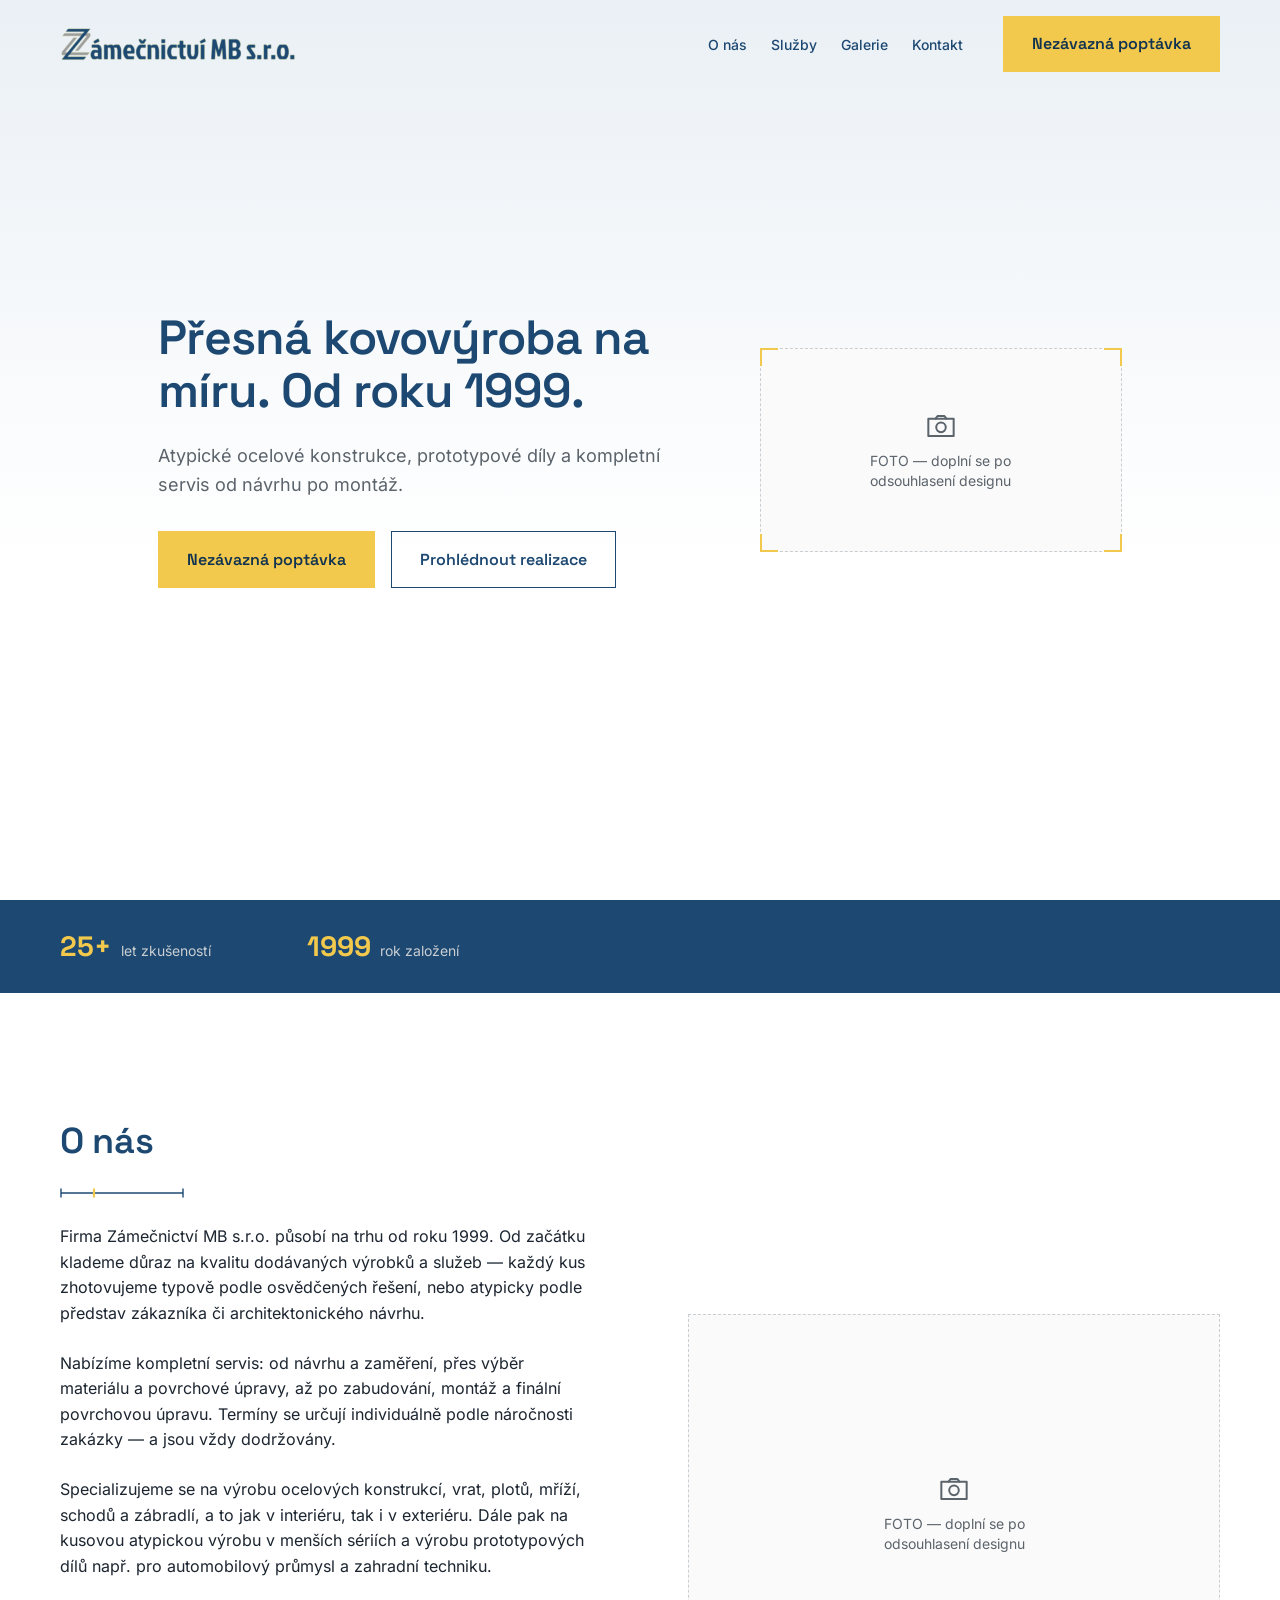
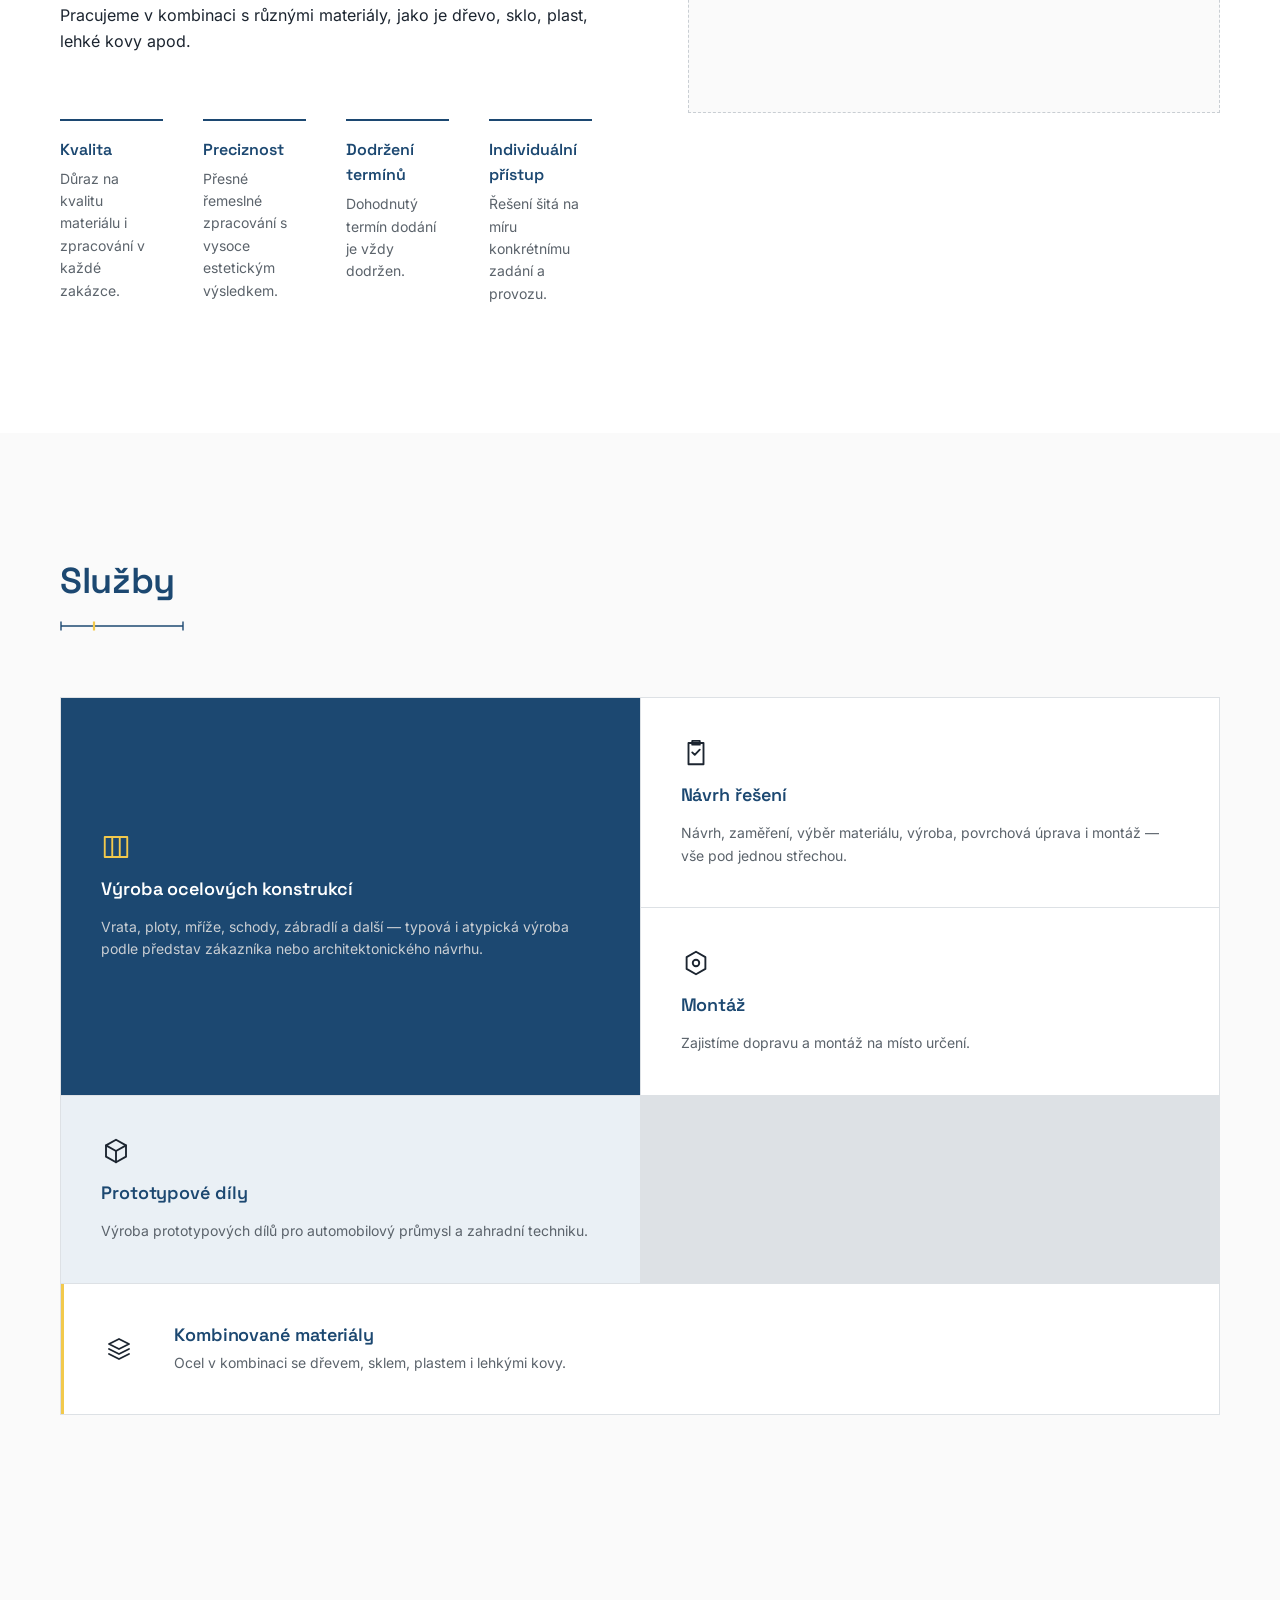
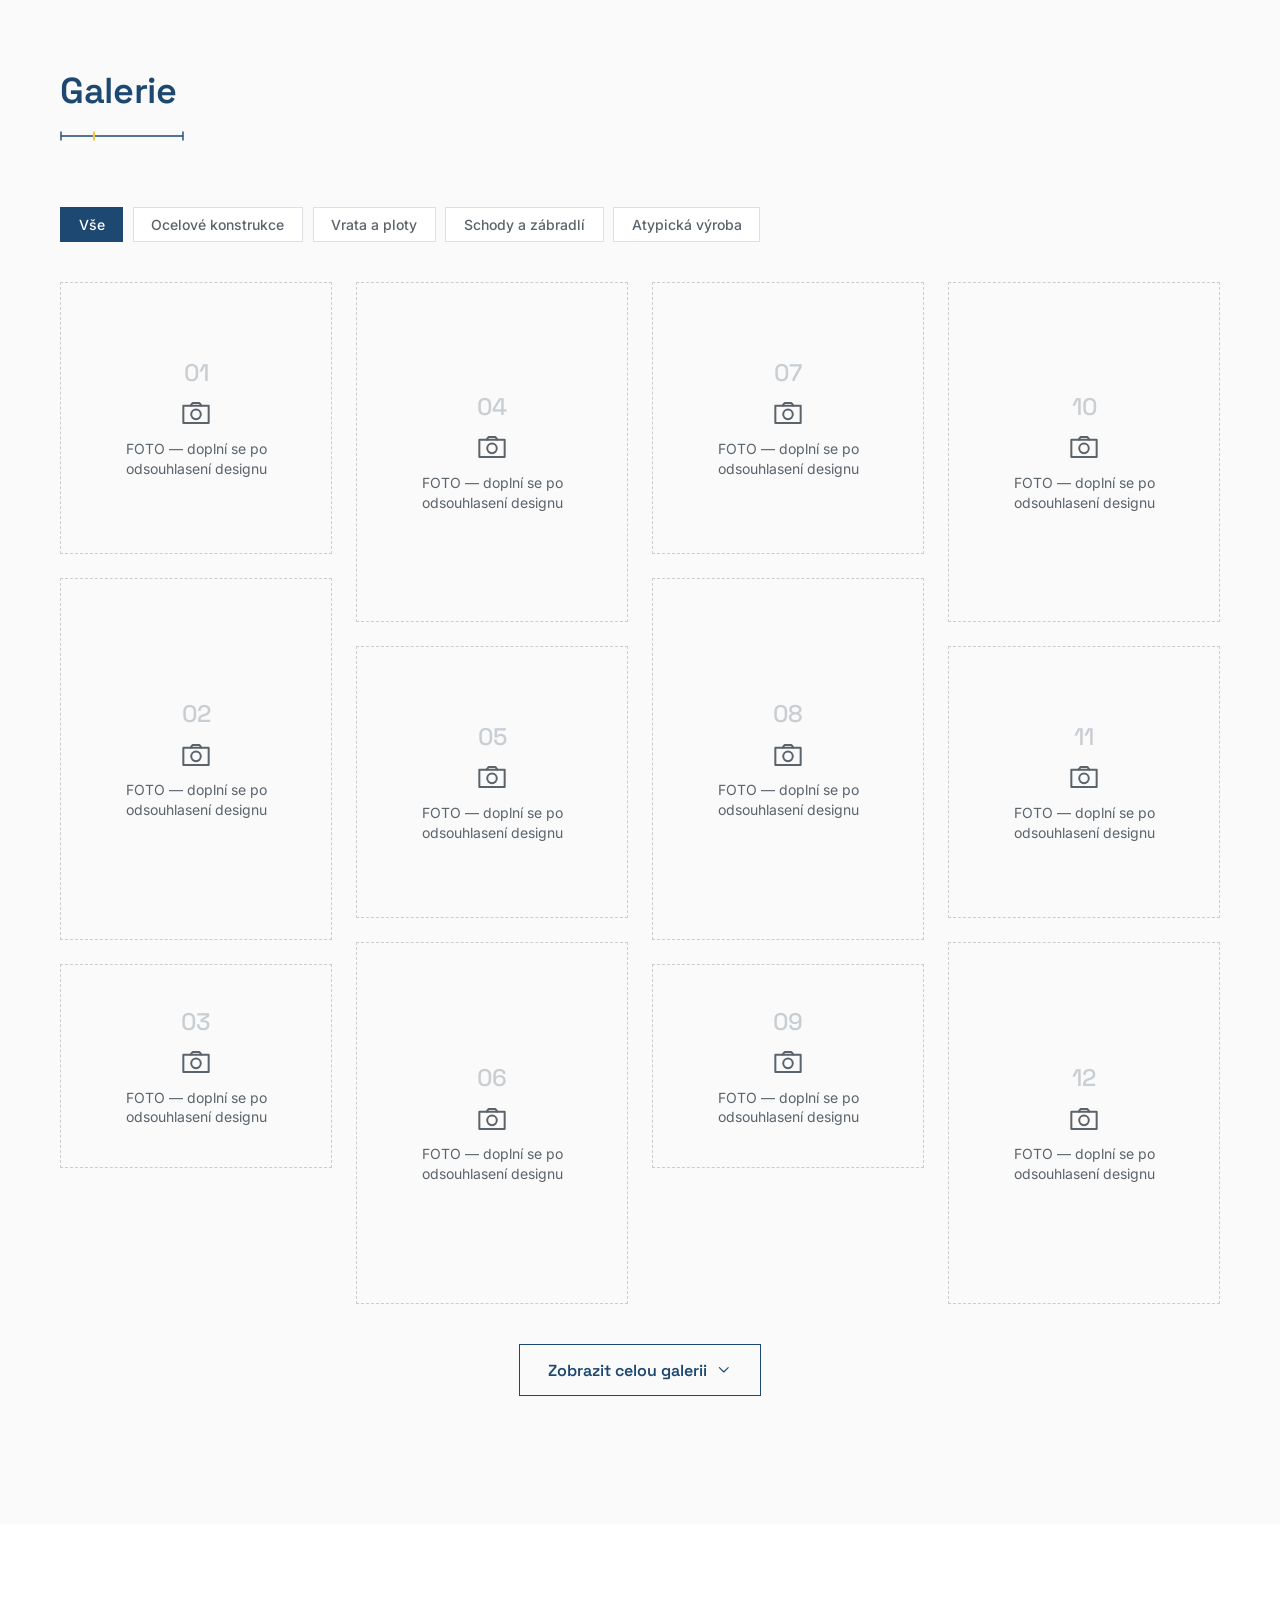
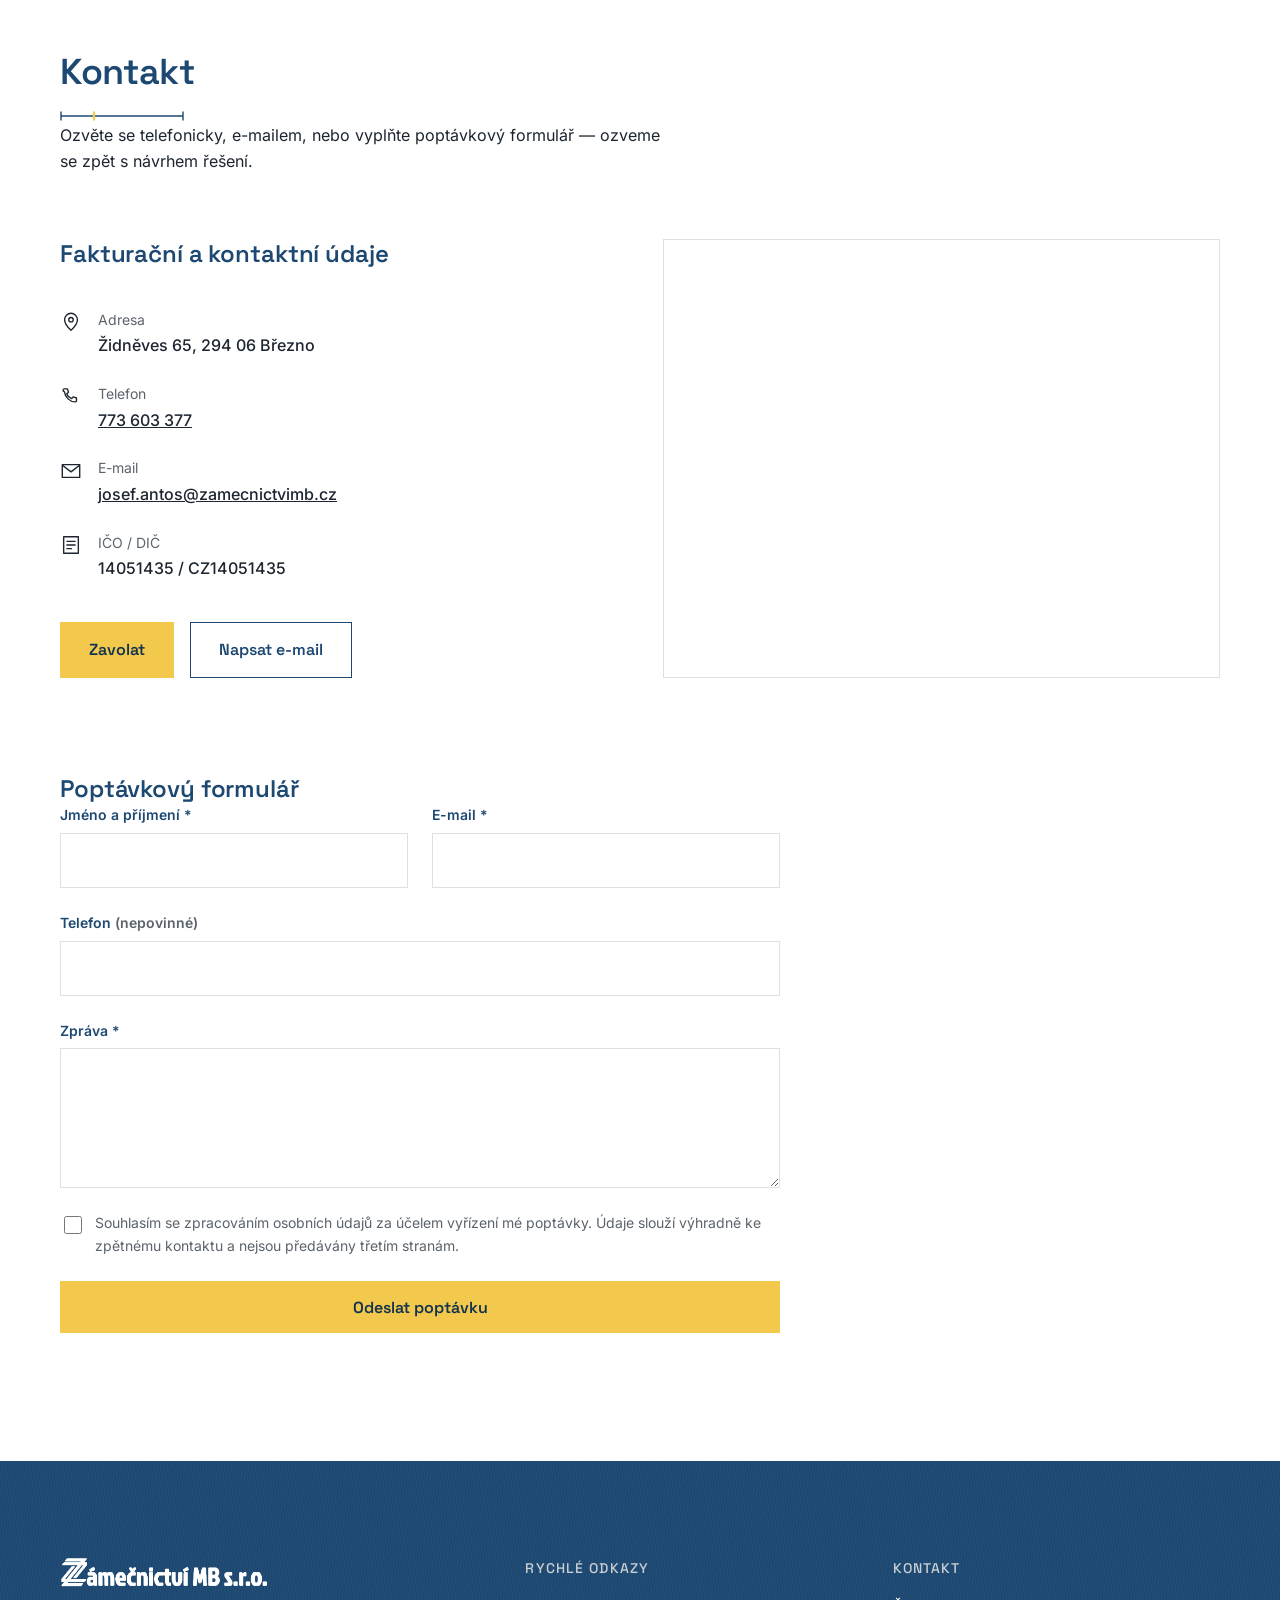
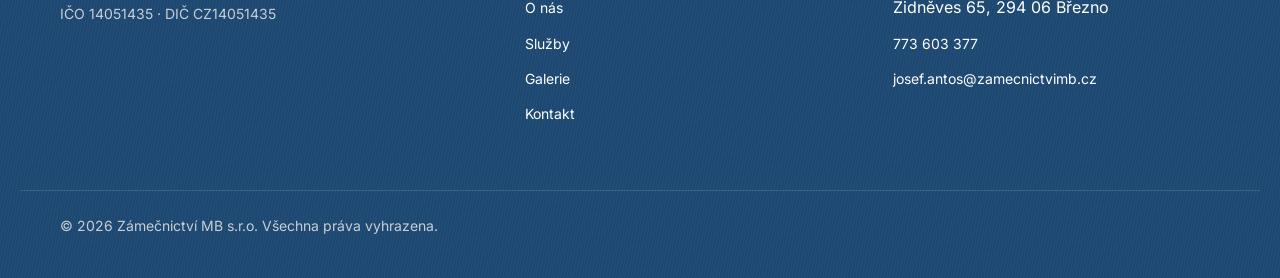
==== index.html @ 4f54739a "Sloučit Realizace do Galerie, zjednodušit kontaktní formulář, přeřadit Služby - Realizace jako samos" ====
<!DOCTYPE html>
<html lang="cs">
<head>
<meta charset="UTF-8" />
<meta name="viewport" content="width=device-width, initial-scale=1" />
<title>Zámečnictví MB s.r.o. — Přesná kovovýroba na míru od roku 1999</title>
<meta name="description" content="Zámečnictví MB s.r.o. — atypická kovovýroba, prototypové díly, ocelové konstrukce, vrata, ploty, schody a zábradlí. Kompletní servis od návrhu po montáž. Na trhu od roku 1999, Březno u Mladé Boleslavi." />
<link rel="canonical" href="https://www.zamecnictvimb.cz/" />

<meta property="og:type" content="website" />
<meta property="og:site_name" content="Zámečnictví MB s.r.o." />
<meta property="og:title" content="Zámečnictví MB s.r.o. — Přesná kovovýroba na míru od roku 1999" />
<meta property="og:description" content="Atypická kovovýroba, prototypové díly a ocelové konstrukce. Kompletní servis od návrhu po montáž — na trhu od roku 1999." />
<meta property="og:url" content="https://www.zamecnictvimb.cz/" />
<meta property="og:locale" content="cs_CZ" />
<meta name="twitter:card" content="summary" />

<link rel="icon" href="/favicon.ico" sizes="any" />
<link rel="icon" href="/favicon-32.png" type="image/png" sizes="32x32" />
<link rel="icon" href="/favicon-16.png" type="image/png" sizes="16x16" />
<link rel="apple-touch-icon" href="/apple-touch-icon.png" />

<link rel="stylesheet" href="/css/tokens.css" />
<link rel="stylesheet" href="/css/base.css" />
<link rel="stylesheet" href="/css/layout.css" />
<link rel="stylesheet" href="/css/components.css" />
<link rel="stylesheet" href="/css/sections.css" />

<script type="application/ld+json">
{
  "@context": "https://schema.org",
  "@type": "LocalBusiness",
  "name": "Zámečnictví MB s.r.o.",
  "image": "https://www.zamecnictvimb.cz/images/logo/logo-transparent.png",
  "telephone": "+420773603377",
  "email": "josef.antos@zamecnictvimb.cz",
  "foundingDate": "1999",
  "address": {
    "@type": "PostalAddress",
    "streetAddress": "Židněves 65",
    "postalCode": "294 06",
    "addressLocality": "Březno",
    "addressCountry": "CZ"
  },
  "vatID": "CZ14051435",
  "taxID": "14051435",
  "url": "https://www.zamecnictvimb.cz/"
}
</script>
</head>
<body>
<a class="skip-link" href="#hlavni-obsah">Přeskočit na obsah</a>

<!-- ==========================================================================
     SVG sprite — jednotný lineární ikonový set, definován jednou, použit přes <use>.
     Žádná ikonová knihovna není v no-build vanilla projektu dostupná, proto
     jednoduché ručně kreslené geometrické značky (odůvodněno v plánu).
     ========================================================================== -->
<svg xmlns="http://www.w3.org/2000/svg" style="display:none" aria-hidden="true">
  <symbol id="icon-camera" viewBox="0 0 24 24" fill="none" stroke="currentColor" stroke-width="1.5" stroke-linecap="round" stroke-linejoin="round">
    <rect x="2.5" y="6.5" width="19" height="13"/>
    <path d="M8 6.5l1.4-2h5.2l1.4 2"/>
    <circle cx="12" cy="13" r="3.6"/>
  </symbol>
  <symbol id="icon-phone" viewBox="0 0 24 24" fill="none" stroke="currentColor" stroke-width="1.5" stroke-linecap="round" stroke-linejoin="round">
    <path d="M5 4.2h3l1.3 3.6-2 1.7c1 2.6 2.8 4.4 5.4 5.4l1.7-2 3.6 1.3v3a1.2 1.2 0 0 1-1.3 1.2C10.8 18.6 5.4 13.2 4.8 7.3A1.2 1.2 0 0 1 5 4.2z"/>
  </symbol>
  <symbol id="icon-mail" viewBox="0 0 24 24" fill="none" stroke="currentColor" stroke-width="1.5" stroke-linecap="round" stroke-linejoin="round">
    <rect x="2.5" y="5" width="19" height="14"/>
    <path d="M3 6l9 7 9-7"/>
  </symbol>
  <symbol id="icon-pin" viewBox="0 0 24 24" fill="none" stroke="currentColor" stroke-width="1.5" stroke-linecap="round" stroke-linejoin="round">
    <path d="M12 21s7-6.3 7-11.5A7 7 0 0 0 5 9.5C5 14.7 12 21 12 21z"/>
    <circle cx="12" cy="9.5" r="2.4"/>
  </symbol>
  <symbol id="icon-doc" viewBox="0 0 24 24" fill="none" stroke="currentColor" stroke-width="1.5" stroke-linecap="round" stroke-linejoin="round">
    <rect x="4" y="3" width="16" height="18"/>
    <path d="M7.5 8h9M7.5 12h9M7.5 16h5"/>
  </symbol>
  <symbol id="icon-hex" viewBox="0 0 24 24" fill="none" stroke="currentColor" stroke-width="1.5" stroke-linecap="round" stroke-linejoin="round">
    <path d="M12 3l7.5 4.3v9.4L12 21l-7.5-4.3V7.3z"/>
    <circle cx="12" cy="12" r="2.6"/>
  </symbol>
  <symbol id="icon-cube" viewBox="0 0 24 24" fill="none" stroke="currentColor" stroke-width="1.5" stroke-linecap="round" stroke-linejoin="round">
    <path d="M12 3l8 4.5v9L12 21l-8-4.5v-9z"/>
    <path d="M4 7.5l8 4.5 8-4.5M12 12v9"/>
  </symbol>
  <symbol id="icon-gate" viewBox="0 0 24 24" fill="none" stroke="currentColor" stroke-width="1.5" stroke-linecap="round" stroke-linejoin="round">
    <rect x="3" y="4" width="18" height="16"/>
    <path d="M9 4v16M15 4v16"/>
  </symbol>
  <symbol id="icon-layers" viewBox="0 0 24 24" fill="none" stroke="currentColor" stroke-width="1.5" stroke-linecap="round" stroke-linejoin="round">
    <path d="M12 4l8 4-8 4-8-4z"/>
    <path d="M4 12l8 4 8-4"/>
    <path d="M4 16l8 4 8-4"/>
  </symbol>
  <symbol id="icon-clipboard" viewBox="0 0 24 24" fill="none" stroke="currentColor" stroke-width="1.5" stroke-linecap="round" stroke-linejoin="round">
    <rect x="6" y="4" width="12" height="17"/>
    <rect x="9" y="2.3" width="6" height="3"/>
    <path d="M9 11.5l2 2 4-4.2"/>
  </symbol>
  <symbol id="icon-close" viewBox="0 0 24 24" fill="none" stroke="currentColor" stroke-width="1.5" stroke-linecap="round">
    <path d="M5 5l14 14M19 5L5 19"/>
  </symbol>
  <symbol id="icon-chevron-down" viewBox="0 0 24 24" fill="none" stroke="currentColor" stroke-width="1.5" stroke-linecap="round" stroke-linejoin="round">
    <path d="M6 9l6 6 6-6"/>
  </symbol>
  <symbol id="motif-dim-rule" viewBox="0 0 124 14" fill="none">
    <line x1="1" y1="7" x2="123" y2="7" stroke="currentColor" stroke-width="1.4"/>
    <line x1="1" y1="2.5" x2="1" y2="11.5" stroke="currentColor" stroke-width="1.4"/>
    <line x1="123" y1="2.5" x2="123" y2="11.5" stroke="currentColor" stroke-width="1.4"/>
    <line x1="34" y1="2.5" x2="34" y2="11.5" style="stroke:var(--color-yellow)" stroke-width="2.2"/>
  </symbol>
</svg>

<!-- ============================== HEADER ============================== -->
<header class="header" id="header" data-header>
  <div class="container header__inner">
    <a class="header__logo" href="#hero" aria-label="Zámečnictví MB s.r.o. — úvod">
      <img src="/images/logo/logo-transparent.png" alt="Zámečnictví MB s.r.o." width="238" height="34" />
    </a>

    <nav class="header__nav" aria-label="Hlavní navigace">
      <ul class="header__nav-list">
        <li><a class="header__nav-link" data-nav-link href="#o-nas">O nás</a></li>
        <li><a class="header__nav-link" data-nav-link href="#sluzby">Služby</a></li>
        <li><a class="header__nav-link" data-nav-link href="#galerie">Galerie</a></li>
        <li><a class="header__nav-link" data-nav-link href="#kontakt">Kontakt</a></li>
      </ul>
      <a class="btn btn--primary header__cta" href="#kontakt">Nezávazná poptávka</a>
    </nav>

    <button class="header__burger" id="burger" aria-expanded="false" aria-controls="mobile-nav" aria-label="Otevřít menu">
      <span class="header__burger-bars"><span></span><span></span><span></span></span>
    </button>
  </div>
</header>

<div class="mobile-nav" id="mobile-nav">
  <ul class="mobile-nav__list">
    <li><a class="mobile-nav__link" data-nav-link href="#o-nas">O nás</a></li>
    <li><a class="mobile-nav__link" data-nav-link href="#sluzby">Služby</a></li>
    <li><a class="mobile-nav__link" data-nav-link href="#galerie">Galerie</a></li>
    <li><a class="mobile-nav__link" data-nav-link href="#kontakt">Kontakt</a></li>
  </ul>
  <a class="btn btn--primary mobile-nav__cta" href="#kontakt">Nezávazná poptávka</a>
</div>

<main id="hlavni-obsah">

<!-- ==============================================================
     HERO
     Alternativní varianty hlavního nadpisu pro schválení klientem:
     B: "Atypická kovovýroba. Přesně podle zadání."
        "Navrhneme, vyrobíme a namontujeme ocelové konstrukce i
        prototypové díly na míru vašemu provozu."
     C: "Ocel na míru. Termíny podle plánu."
        "Atypická výroba, prototypové díly a ocelové konstrukce —
        kompletní servis od návrhu po montáž."
     ============================================================== -->
<section class="hero" id="hero">
  <div class="container hero__inner">
    <div class="hero__content">
      <h1 class="hero__headline">Přesná kovovýroba na míru. Od roku 1999.</h1>
      <p class="hero__sub">Atypické ocelové konstrukce, prototypové díly a kompletní servis od návrhu po montáž.</p>
      <div class="hero__ctas">
        <a class="btn btn--primary" href="#kontakt">Nezávazná poptávka</a>
        <a class="btn btn--secondary" href="#galerie">Prohlédnout realizace</a>
      </div>
    </div>

    <div class="hero__visual reg-frame">
      <figure class="photo-frame" style="--ar:16/9">
        <div class="photo-frame__inner">
          <svg class="photo-frame__icon"><use href="#icon-camera"/></svg>
          <p class="photo-frame__label">FOTO — doplní se po odsouhlasení designu</p>
        </div>
      </figure>
    </div>
  </div>
</section>

<div class="stat-strip">
  <div class="container stat-strip__inner">
    <div class="stat">
      <span class="stat__value">25+</span>
      <span class="stat__label">let zkušeností</span>
    </div>
    <div class="stat">
      <span class="stat__value">1999</span>
      <span class="stat__label">rok založení</span>
    </div>
  </div>
</div>

<!-- ============================== O NÁS ============================== -->
<section class="section" id="o-nas">
  <div class="container about__grid">
    <div class="about__text" data-reveal>
      <h2>O nás</h2>
      <svg class="dim-rule"><use href="#motif-dim-rule"/></svg>
      <p>Firma Zámečnictví MB s.r.o. působí na trhu od roku 1999. Od začátku klademe důraz na kvalitu dodávaných výrobků a služeb — každý kus zhotovujeme typově podle osvědčených řešení, nebo atypicky podle představ zákazníka či architektonického návrhu.</p>
      <p>Nabízíme kompletní servis: od návrhu a zaměření, přes výběr materiálu a povrchové úpravy, až po zabudování, montáž a finální povrchovou úpravu. Termíny se určují individuálně podle náročnosti zakázky — a jsou vždy dodržovány.</p>
      <p>Specializujeme se na výrobu ocelových konstrukcí, vrat, plotů, mříží, schodů a zábradlí, a to jak v interiéru, tak i v exteriéru. Dále pak na kusovou atypickou výrobu v menších sériích a výrobu prototypových dílů např. pro automobilový průmysl a zahradní techniku.</p>
      <p>Pracujeme v kombinaci s různými materiály, jako je dřevo, sklo, plast, lehké kovy apod.</p>

      <div class="about__values">
        <div class="value-block">
          <p class="value-block__title">Kvalita</p>
          <p class="value-block__text">Důraz na kvalitu materiálu i zpracování v každé zakázce.</p>
        </div>
        <div class="value-block">
          <p class="value-block__title">Preciznost</p>
          <p class="value-block__text">Přesné řemeslné zpracování s vysoce estetickým výsledkem.</p>
        </div>
        <div class="value-block">
          <p class="value-block__title">Dodržení termínů</p>
          <p class="value-block__text">Dohodnutý termín dodání je vždy dodržen.</p>
        </div>
        <div class="value-block">
          <p class="value-block__title">Individuální přístup</p>
          <p class="value-block__text">Řešení šitá na míru konkrétnímu zadání a provozu.</p>
        </div>
      </div>
    </div>

    <div class="about__visual">
      <figure class="photo-frame" style="--ar:4/3">
        <div class="photo-frame__inner">
          <svg class="photo-frame__icon"><use href="#icon-camera"/></svg>
          <p class="photo-frame__label">FOTO — doplní se po odsouhlasení designu</p>
        </div>
      </figure>
    </div>
  </div>
</section>

<!-- ============================== SLUŽBY ============================== -->
<section class="section section--offwhite" id="sluzby">
  <div class="container">
    <div class="section__head" data-reveal>
      <h2>Služby</h2>
      <svg class="dim-rule"><use href="#motif-dim-rule"/></svg>
    </div>

    <div class="services__grid">
      <article class="service-tile service-tile--anchor" data-reveal>
        <svg class="service-tile__icon"><use href="#icon-gate"/></svg>
        <h3 class="service-tile__title">Výroba ocelových konstrukcí</h3>
        <p class="service-tile__text">Vrata, ploty, mříže, schody, zábradlí a další — typová i atypická výroba podle představ zákazníka nebo architektonického návrhu.</p>
      </article>

      <article class="service-tile" data-reveal>
        <svg class="service-tile__icon"><use href="#icon-clipboard"/></svg>
        <h3 class="service-tile__title">Návrh řešení</h3>
        <p class="service-tile__text">Návrh, zaměření, výběr materiálu, výroba, povrchová úprava i montáž — vše pod jednou střechou.</p>
      </article>

      <article class="service-tile" data-reveal>
        <svg class="service-tile__icon"><use href="#icon-hex"/></svg>
        <h3 class="service-tile__title">Montáž</h3>
        <p class="service-tile__text">Zajistíme dopravu a montáž na místo určení.</p>
      </article>

      <article class="service-tile service-tile--tint" data-reveal>
        <svg class="service-tile__icon"><use href="#icon-cube"/></svg>
        <h3 class="service-tile__title">Prototypové díly</h3>
        <p class="service-tile__text">Výroba prototypových dílů pro automobilový průmysl a zahradní techniku.</p>
      </article>

      <article class="service-tile service-tile--wide" data-reveal>
        <svg class="service-tile__icon"><use href="#icon-layers"/></svg>
        <div class="service-tile__body">
          <h3 class="service-tile__title">Kombinované materiály</h3>
          <p class="service-tile__text">Ocel v kombinaci se dřevem, sklem, plastem i lehkými kovy.</p>
        </div>
      </article>
    </div>
  </div>
</section>

<!-- ============================== GALERIE ============================== -->
<section class="section section--offwhite" id="galerie">
  <div class="container">
    <div class="section__head section__head--wide">
      <h2>Galerie</h2>
      <svg class="dim-rule"><use href="#motif-dim-rule"/></svg>
    </div>

    <div class="gallery__filters" role="group" aria-label="Filtr kategorií galerie">
      <button class="gallery__filter is-active" data-filter="vse">Vše</button>
      <button class="gallery__filter" data-filter="ocelove-konstrukce">Ocelové konstrukce</button>
      <button class="gallery__filter" data-filter="vrata-a-ploty">Vrata a ploty</button>
      <button class="gallery__filter" data-filter="schody-a-zabradli">Schody a zábradlí</button>
      <button class="gallery__filter" data-filter="atypicka-vyroba">Atypická výroba</button>
    </div>

    <div class="gallery__grid" id="gallery-grid">
      <!-- 20 očíslovaných placeholderů, rozdělených do 4 kategorií, smíšené poměry stran pro masonry rytmus -->
    </div>

    <div class="gallery__toggle-wrap">
      <button type="button" class="btn btn--secondary gallery__toggle" id="gallery-toggle" aria-expanded="false" aria-controls="gallery-grid">
        <span class="gallery__toggle-label">Zobrazit celou galerii</span>
        <svg class="gallery__toggle-icon"><use href="#icon-chevron-down"/></svg>
      </button>
    </div>
  </div>
</section>

<!-- ============================== KONTAKT ============================== -->
<section class="section" id="kontakt">
  <div class="container">
    <div class="section__head">
      <h2>Kontakt</h2>
      <svg class="dim-rule"><use href="#motif-dim-rule"/></svg>
      <p>Ozvěte se telefonicky, e-mailem, nebo vyplňte poptávkový formulář — ozveme se zpět s návrhem řešení.</p>
    </div>

    <div class="contact__top">
      <div class="contact-info">
        <h3>Fakturační a kontaktní údaje</h3>
        <div class="contact-info__list">
          <div class="contact-info__row">
            <svg class="contact-info__icon"><use href="#icon-pin"/></svg>
            <div>
              <p class="contact-info__label">Adresa</p>
              <p class="contact-info__value">Židněves 65, 294 06 Březno</p>
            </div>
          </div>
          <div class="contact-info__row">
            <svg class="contact-info__icon"><use href="#icon-phone"/></svg>
            <div>
              <p class="contact-info__label">Telefon</p>
              <p class="contact-info__value"><a href="tel:+420773603377">773 603 377</a></p>
            </div>
          </div>
          <div class="contact-info__row">
            <svg class="contact-info__icon"><use href="#icon-mail"/></svg>
            <div>
              <p class="contact-info__label">E-mail</p>
              <p class="contact-info__value"><a href="mailto:josef.antos@zamecnictvimb.cz">josef.antos@zamecnictvimb.cz</a></p>
            </div>
          </div>
          <div class="contact-info__row">
            <svg class="contact-info__icon"><use href="#icon-doc"/></svg>
            <div>
              <p class="contact-info__label">IČO / DIČ</p>
              <p class="contact-info__value">14051435 / CZ14051435</p>
            </div>
          </div>
        </div>

        <div class="contact-info__actions">
          <a class="btn btn--primary" href="tel:+420773603377">Zavolat</a>
          <a class="btn btn--secondary" href="mailto:josef.antos@zamecnictvimb.cz">Napsat e-mail</a>
        </div>
      </div>

      <div class="contact-map">
        <iframe
          src="https://www.google.com/maps?q=%C5%BDidn%C4%9Bves+65%2C+294+06+B%C5%99ezno&output=embed"
          title="Mapa — Zámečnictví MB s.r.o., Židněves 65, 294 06 Březno"
          loading="lazy"
          referrerpolicy="no-referrer-when-downgrade"
        ></iframe>
      </div>
    </div>

    <form class="contact-form" id="contact-form" novalidate>
      <h3>Poptávkový formulář</h3>

      <div class="contact-form__row contact-form__row--split">
        <div class="form-field">
          <label for="cf-name">Jméno a příjmení *</label>
          <input type="text" id="cf-name" name="name" autocomplete="name" required minlength="2" maxlength="100" />
          <span class="form-field__error">Zadejte prosím jméno (alespoň 2 znaky).</span>
        </div>
        <div class="form-field">
          <label for="cf-email">E-mail *</label>
          <input type="email" id="cf-email" name="email" autocomplete="email" required />
          <span class="form-field__error">Zadejte platnou e-mailovou adresu.</span>
        </div>
      </div>

      <div class="form-field">
        <label for="cf-phone">Telefon <span class="form-hint">(nepovinné)</span></label>
        <input type="tel" id="cf-phone" name="phone" autocomplete="tel" />
      </div>

      <div class="form-field">
        <label for="cf-message">Zpráva *</label>
        <textarea id="cf-message" name="message" required minlength="10" maxlength="5000"></textarea>
        <span class="form-field__error">Popište prosím vaši poptávku (alespoň 10 znaků).</span>
      </div>

      <!-- Honeypot — skryté pole proti spamu, reálný uživatel jej nikdy nevyplní -->
      <div class="form-honeypot" aria-hidden="true">
        <label for="cf-website">Nevyplňujte toto pole</label>
        <input type="text" id="cf-website" name="website" tabindex="-1" autocomplete="off" />
      </div>

      <label class="form-checkbox">
        <input type="checkbox" name="gdprConsent" required />
        <span>Souhlasím se zpracováním osobních údajů za účelem vyřízení mé poptávky. Údaje slouží výhradně ke zpětnému kontaktu a nejsou předávány třetím stranám.</span>
      </label>

      <button class="btn btn--primary btn--block" type="submit" id="cf-submit" style="margin-top: var(--space-md)">
        Odeslat poptávku
      </button>
      <div class="form-progress"><span></span></div>

      <div class="form-status" id="cf-status" role="status" aria-live="polite"></div>
    </form>
  </div>
</section>

</main>

<!-- ============================== FOOTER ============================== -->
<footer class="footer">
  <div class="container footer__grid">
    <div class="footer__logo">
      <img src="/images/logo/logo-transparent.png" alt="Zámečnictví MB s.r.o." width="180" height="26" />
      <p class="footer__ico">IČO 14051435 · DIČ CZ14051435</p>
    </div>

    <div>
      <p class="footer__heading">Rychlé odkazy</p>
      <ul class="footer__list">
        <li><a href="#o-nas">O nás</a></li>
        <li><a href="#sluzby">Služby</a></li>
        <li><a href="#galerie">Galerie</a></li>
        <li><a href="#kontakt">Kontakt</a></li>
      </ul>
    </div>

    <div>
      <p class="footer__heading">Kontakt</p>
      <ul class="footer__list">
        <li>Židněves 65, 294 06 Březno</li>
        <li><a href="tel:+420773603377">773 603 377</a></li>
        <li><a href="mailto:josef.antos@zamecnictvimb.cz">josef.antos@zamecnictvimb.cz</a></li>
      </ul>
    </div>
  </div>

  <div class="container footer__bottom">
    <span>© <span id="footer-year">2026</span> Zámečnictví MB s.r.o. Všechna práva vyhrazena.</span>
  </div>
</footer>

<!-- ============================== LIGHTBOX ============================== -->
<dialog class="lightbox" id="lightbox" aria-label="Náhled fotografie">
  <div class="lightbox__frame">
    <figure class="photo-frame reg-frame" id="lightbox-frame" style="--ar:4/3">
      <div class="photo-frame__inner">
        <svg class="photo-frame__icon"><use href="#icon-camera"/></svg>
        <p class="photo-frame__label" id="lightbox-label">FOTO — doplní se po odsouhlasení designu</p>
      </div>
    </figure>
  </div>
  <div class="lightbox__meta">
    <span id="lightbox-caption" class="form-hint"></span>
    <button class="lightbox__close" id="lightbox-close" aria-label="Zavřít náhled">
      <svg width="18" height="18"><use href="#icon-close"/></svg>
    </button>
  </div>
</dialog>

<script defer src="/js/nav.js"></script>
<script defer src="/js/reveal.js"></script>
<script defer src="/js/gallery.js"></script>
<script defer src="/js/contact-form.js"></script>
</body>
</html>
---- css/tokens.css ----
/* ==========================================================================
   Design tokens — Zámečnictví MB s.r.o.
   Barvy měřeny z reálného loga firmy (navy #1C4871, šedá #9B9D9F).
   Jeden akcent (žlutá), jeden radius systém (0 — ostré hrany), jedno téma.
   ========================================================================== */

:root {
  /* Brand */
  --color-navy: #1c4871;
  --color-navy-dark: #123350;
  --color-navy-tint: #eaf0f5;

  --color-grey: #8b939b;
  --color-grey-light: #c9ced3;
  --color-grey-dark: #5b636b;

  --color-yellow: #f2c94c;
  --color-yellow-dark: #d6ae33;

  --color-white: #ffffff;
  --color-offwhite: #fafafa;
  --color-ink: #1c2530;
  --color-border: #dde1e5;

  --color-success: #2e7d46;
  --color-success-bg: #eaf6ee;
  --color-error: #c1352b;
  --color-error-bg: #fceceb;

  /* Shape — jeden radius systém napříč celým webem */
  --radius: 0px;

  /* Typografie */
  --font-heading: "Space Grotesk", -apple-system, "Segoe UI", sans-serif;
  --font-body: "Inter", -apple-system, "Segoe UI", Roboto, Helvetica, Arial, sans-serif;

  --text-h1: clamp(2rem, 4vw + 1rem, 3rem);
  --text-h2: clamp(1.75rem, 2.5vw + 1rem, 2.25rem);
  --text-h3: 1.5rem;
  --text-body-lg: 1.125rem;
  --text-body: 1rem;
  --text-small: 0.875rem;
  --text-label: 0.8125rem;

  /* Rozestupy */
  --space-xs: 0.5rem;
  --space-sm: 1rem;
  --space-md: 1.5rem;
  --space-lg: 2.5rem;
  --space-xl: 4rem;
  --space-2xl: 6rem;
  --space-3xl: 8rem;

  /* Layout */
  --container-max: 1240px;
  --container-pad: clamp(1.25rem, 4vw, 2.5rem);

  /* Stíny — jemné, laděné do navy, nikdy čistě černé */
  --shadow-sm: 0 1px 2px rgba(28, 72, 113, 0.08);
  --shadow-md: 0 8px 24px rgba(28, 72, 113, 0.12);
  --shadow-header: 0 2px 12px rgba(28, 72, 113, 0.08);

  /* Motion — restrained, jeden rytmus */
  --ease-standard: cubic-bezier(0.16, 1, 0.3, 1);
  --duration-fast: 180ms;
  --duration-base: 420ms;
}
---- css/base.css ----
/* ==========================================================================
   Base — reset, fonty, typografie, přístupnost
   ========================================================================== */

@font-face {
  font-family: "Space Grotesk";
  font-style: normal;
  font-weight: 500 700;
  font-display: swap;
  src: url("/fonts/space-grotesk/space-grotesk-latin.woff2") format("woff2");
  unicode-range: U+0000-00FF, U+0131, U+0152-0153, U+2000-206F, U+20AC, U+2122;
}
@font-face {
  font-family: "Space Grotesk";
  font-style: normal;
  font-weight: 500 700;
  font-display: swap;
  src: url("/fonts/space-grotesk/space-grotesk-latin-ext.woff2") format("woff2");
  unicode-range: U+0100-024F, U+0300-0304, U+0308, U+1E00-1EFF;
}
@font-face {
  font-family: "Inter";
  font-style: normal;
  font-weight: 400 600;
  font-display: swap;
  src: url("/fonts/inter/inter-latin.woff2") format("woff2");
  unicode-range: U+0000-00FF, U+0131, U+0152-0153, U+2000-206F, U+20AC, U+2122;
}
@font-face {
  font-family: "Inter";
  font-style: normal;
  font-weight: 400 600;
  font-display: swap;
  src: url("/fonts/inter/inter-latin-ext.woff2") format("woff2");
  unicode-range: U+0100-024F, U+0300-0304, U+0308, U+1E00-1EFF;
}

*,
*::before,
*::after {
  box-sizing: border-box;
}

html {
  scroll-behavior: smooth;
  scroll-padding-top: 84px;
}

body {
  margin: 0;
  font-family: var(--font-body);
  font-size: var(--text-body);
  line-height: 1.6;
  color: var(--color-ink);
  background: var(--color-white);
  -webkit-font-smoothing: antialiased;
}

h1,
h2,
h3,
h4 {
  font-family: var(--font-heading);
  color: var(--color-navy);
  margin: 0;
  font-weight: 600;
}

h1 {
  font-size: var(--text-h1);
  line-height: 1.1;
  letter-spacing: -0.02em;
}

h2 {
  font-size: var(--text-h2);
  line-height: 1.15;
  letter-spacing: -0.01em;
}

h3 {
  font-size: var(--text-h3);
  line-height: 1.25;
  letter-spacing: -0.005em;
}

p {
  margin: 0;
  max-width: 65ch;
}

a {
  color: inherit;
}

img,
svg {
  max-width: 100%;
  display: block;
}

ul {
  margin: 0;
  padding: 0;
  list-style: none;
}

button {
  font-family: inherit;
  cursor: pointer;
}

.container {
  max-width: var(--container-max);
  margin-inline: auto;
  padding-inline: var(--container-pad);
}

:focus-visible {
  outline: 2px solid var(--color-yellow-dark);
  outline-offset: 2px;
}

.visually-hidden {
  position: absolute;
  width: 1px;
  height: 1px;
  padding: 0;
  margin: -1px;
  overflow: hidden;
  clip: rect(0, 0, 0, 0);
  white-space: nowrap;
  border: 0;
}

.skip-link {
  position: absolute;
  left: var(--space-sm);
  top: -100px;
  background: var(--color-navy);
  color: var(--color-white);
  padding: 0.75rem 1.25rem;
  z-index: 200;
  transition: top var(--duration-fast) var(--ease-standard);
}

.skip-link:focus {
  top: var(--space-sm);
}

@media (prefers-reduced-motion: reduce) {
  html {
    scroll-behavior: auto;
  }

  *,
  *::before,
  *::after {
    animation-duration: 0.001ms !important;
    animation-iteration-count: 1 !important;
    transition-duration: 0.001ms !important;
    scroll-behavior: auto !important;
  }
}
---- css/layout.css ----
/* ==========================================================================
   Layout — header, navigace, footer
   ========================================================================== */

/* ---- Header ---- */
.header {
  position: fixed;
  top: 0;
  left: 0;
  right: 0;
  z-index: 100;
  padding-block: var(--space-sm);
  background: transparent;
  transition: background var(--duration-base) var(--ease-standard),
    box-shadow var(--duration-base) var(--ease-standard),
    padding-block var(--duration-base) var(--ease-standard);
}

.header.is-scrolled {
  background: var(--color-white);
  box-shadow: var(--shadow-header);
  padding-block: 0.625rem;
}

.header__inner {
  display: flex;
  align-items: center;
  justify-content: space-between;
  gap: var(--space-md);
}

.header__logo {
  display: flex;
  align-items: center;
}

.header__logo img {
  height: 34px;
  width: auto;
  transition: filter var(--duration-fast) var(--ease-standard);
}

/* Mobilní overlay je na stejné navy ploše jako logo — invertovat, aby zůstalo čitelné */
.header.is-nav-open .header__logo img {
  filter: brightness(0) invert(1);
}

.header.is-nav-open .header__burger {
  border-color: var(--color-white);
}

.header.is-nav-open .header__burger-bars span {
  background: var(--color-white);
}

.header__nav {
  display: none;
}

@media (min-width: 900px) {
  .header__nav {
    display: flex;
    align-items: center;
    gap: var(--space-lg);
  }

  .header__nav-list {
    display: flex;
    gap: var(--space-md);
  }

  .header__nav-link {
    font-size: var(--text-small);
    font-weight: 500;
    text-decoration: none;
    color: var(--color-navy);
    position: relative;
    padding-block: 0.35rem;
  }

  .header__nav-link::after {
    content: "";
    position: absolute;
    left: 0;
    right: 100%;
    bottom: 0;
    height: 2px;
    background: var(--color-yellow);
    transition: right var(--duration-fast) var(--ease-standard);
  }

  .header__nav-link:hover::after,
  .header__nav-link.is-active::after {
    right: 0;
  }
}

.header__cta {
  display: none;
}

@media (min-width: 900px) {
  .header__cta {
    display: inline-flex;
  }
}

.header__burger {
  display: inline-flex;
  align-items: center;
  justify-content: center;
  width: 44px;
  height: 44px;
  border: 1px solid var(--color-navy);
  background: none;
  padding: 0;
}

@media (min-width: 900px) {
  .header__burger {
    display: none;
  }
}

.header__burger-bars {
  position: relative;
  width: 20px;
  height: 14px;
}

.header__burger-bars span {
  position: absolute;
  left: 0;
  right: 0;
  height: 2px;
  background: var(--color-navy);
  transition: transform var(--duration-fast) var(--ease-standard),
    opacity var(--duration-fast) var(--ease-standard);
}

.header__burger-bars span:nth-child(1) {
  top: 0;
}

.header__burger-bars span:nth-child(2) {
  top: 6px;
}

.header__burger-bars span:nth-child(3) {
  top: 12px;
}

.header__burger[aria-expanded="true"] .header__burger-bars span:nth-child(1) {
  transform: translateY(6px) rotate(45deg);
}

.header__burger[aria-expanded="true"] .header__burger-bars span:nth-child(2) {
  opacity: 0;
}

.header__burger[aria-expanded="true"] .header__burger-bars span:nth-child(3) {
  transform: translateY(-6px) rotate(-45deg);
}

/* ---- Mobile overlay ---- */
.mobile-nav {
  position: fixed;
  inset: 0;
  z-index: 90;
  background: var(--color-navy);
  display: flex;
  flex-direction: column;
  align-items: flex-start;
  justify-content: center;
  gap: var(--space-lg);
  padding: var(--container-pad);
  transform: translateY(-100%);
  transition: transform var(--duration-base) var(--ease-standard);
}

.mobile-nav.is-open {
  transform: translateY(0);
}

.mobile-nav__list {
  display: flex;
  flex-direction: column;
  gap: var(--space-md);
}

.mobile-nav__link {
  font-family: var(--font-heading);
  font-size: 1.75rem;
  color: var(--color-white);
  text-decoration: none;
}

.mobile-nav__cta {
  margin-top: var(--space-sm);
}

@media (min-width: 900px) {
  .mobile-nav {
    display: none;
  }
}

/* ---- Footer ---- */
.footer {
  background-color: var(--color-navy);
  background-image: repeating-linear-gradient(
    100deg,
    rgba(255, 255, 255, 0.035) 0 1px,
    transparent 1px 3px
  );
  color: var(--color-white);
  padding-block: var(--space-2xl) var(--space-lg);
}

.footer__grid {
  display: grid;
  gap: var(--space-lg);
  grid-template-columns: 1fr;
}

@media (min-width: 700px) {
  .footer__grid {
    grid-template-columns: 1.3fr 1fr 1fr;
  }
}

.footer__logo img {
  height: 30px;
  width: auto;
  filter: brightness(0) invert(1);
}

.footer__ico {
  margin-top: var(--space-sm);
  font-size: var(--text-small);
  color: var(--color-grey-light);
}

.footer__heading {
  font-family: var(--font-heading);
  font-size: var(--text-small);
  text-transform: uppercase;
  letter-spacing: 0.08em;
  color: var(--color-grey-light);
  margin-bottom: var(--space-sm);
}

.footer__list {
  display: flex;
  flex-direction: column;
  gap: 0.6rem;
}

.footer__list a {
  color: var(--color-white);
  text-decoration: none;
  font-size: var(--text-small);
}

.footer__list a:hover {
  color: var(--color-yellow);
}

.footer__bottom {
  margin-top: var(--space-xl);
  padding-top: var(--space-md);
  border-top: 1px solid rgba(255, 255, 255, 0.12);
  display: flex;
  flex-wrap: wrap;
  gap: var(--space-sm);
  justify-content: space-between;
  font-size: var(--text-small);
  color: var(--color-grey-light);
}
---- css/components.css ----
/* ==========================================================================
   Komponenty — tlačítka, formulář, placeholder fotky, signature motiv
   ========================================================================== */

/* ---- Tlačítka ---- */
.btn {
  display: inline-flex;
  align-items: center;
  justify-content: center;
  gap: 0.5rem;
  padding: 0.9rem 1.75rem;
  font-family: var(--font-heading);
  font-size: var(--text-body);
  font-weight: 600;
  text-decoration: none;
  border: 1.5px solid transparent;
  border-radius: var(--radius);
  white-space: nowrap;
  transition: transform var(--duration-fast) var(--ease-standard),
    background var(--duration-fast) var(--ease-standard),
    border-color var(--duration-fast) var(--ease-standard),
    box-shadow var(--duration-fast) var(--ease-standard);
}

.btn:active {
  transform: translateY(1px);
}

.btn--primary {
  background: var(--color-yellow);
  color: var(--color-navy-dark);
  border-color: var(--color-yellow);
}

.btn--primary:hover {
  background: var(--color-yellow-dark);
  border-color: var(--color-yellow-dark);
}

.btn--secondary {
  background: transparent;
  color: var(--color-navy);
  border-color: var(--color-navy);
}

.btn--secondary:hover {
  background: var(--color-navy);
  color: var(--color-white);
}

.btn--on-dark {
  color: var(--color-white);
  border-color: rgba(255, 255, 255, 0.5);
}

.btn--on-dark:hover {
  background: rgba(255, 255, 255, 0.1);
  border-color: var(--color-white);
}

.btn--block {
  width: 100%;
}

.btn[disabled] {
  opacity: 0.6;
  cursor: not-allowed;
  transform: none;
}

/* ---- Rohové registrační značky (signature motiv A) ---- */
.reg-frame {
  position: relative;
}

.reg-frame::before {
  content: "";
  position: absolute;
  inset: 0;
  pointer-events: none;
  --m: 18px;
  --mw: 2px;
  background-image: linear-gradient(var(--color-yellow), var(--color-yellow)),
    linear-gradient(var(--color-yellow), var(--color-yellow)),
    linear-gradient(var(--color-yellow), var(--color-yellow)),
    linear-gradient(var(--color-yellow), var(--color-yellow)),
    linear-gradient(var(--color-yellow), var(--color-yellow)),
    linear-gradient(var(--color-yellow), var(--color-yellow)),
    linear-gradient(var(--color-yellow), var(--color-yellow)),
    linear-gradient(var(--color-yellow), var(--color-yellow));
  background-repeat: no-repeat;
  background-size: var(--m) var(--mw), var(--mw) var(--m), var(--m) var(--mw),
    var(--mw) var(--m), var(--m) var(--mw), var(--mw) var(--m), var(--m) var(--mw),
    var(--mw) var(--m);
  background-position: top 0 left 0, top 0 left 0, top 0 right 0, top 0 right 0,
    bottom 0 left 0, bottom 0 left 0, bottom 0 right 0, bottom 0 right 0;
  opacity: 1;
}

.reg-frame--hover::before {
  opacity: 0;
  transition: opacity var(--duration-fast) var(--ease-standard);
}

.reg-frame--hover:hover::before,
.reg-frame--hover:focus-within::before {
  opacity: 1;
}

/* ---- Kótovací linka (signature motiv B) ---- */
.dim-rule {
  display: block;
  width: 124px;
  height: 14px;
  margin-block: var(--space-sm) 0;
  color: var(--color-navy);
}

.dim-rule--light {
  color: var(--color-white);
}

/* ---- Placeholder fotky ---- */
.photo-frame {
  aspect-ratio: var(--ar, 4/3);
  border: 1px dashed var(--color-grey-light);
  background: var(--color-offwhite);
  display: grid;
  place-items: center;
  margin: 0;
}

.photo-frame__inner {
  display: flex;
  flex-direction: column;
  align-items: center;
  gap: 0.6rem;
  color: var(--color-grey-dark);
  text-align: center;
  padding: 1rem;
}

.photo-frame__icon {
  width: 32px;
  height: 32px;
  fill: none;
  stroke: currentColor;
  stroke-width: 1.5;
}

.photo-frame__label {
  font-size: var(--text-small);
  max-width: 22ch;
  line-height: 1.4;
}

/* ---- Formulář ---- */
.form-field {
  display: flex;
  flex-direction: column;
  gap: 0.4rem;
  margin-bottom: var(--space-md);
}

.form-field label {
  font-size: var(--text-small);
  font-weight: 600;
  color: var(--color-navy);
}

.form-field .form-hint {
  font-size: var(--text-small);
  color: var(--color-grey-dark);
}

.form-field input,
.form-field select,
.form-field textarea {
  font: inherit;
  font-size: var(--text-body);
  padding: 0.85rem 1rem;
  border: 1.5px solid var(--color-border);
  border-radius: var(--radius);
  background: var(--color-white);
  color: var(--color-ink);
}

.form-field input::placeholder,
.form-field textarea::placeholder {
  color: var(--color-grey-dark);
}

.form-field input:focus,
.form-field select:focus,
.form-field textarea:focus {
  border-color: var(--color-navy);
  outline: none;
  box-shadow: 0 0 0 3px var(--color-navy-tint);
}

.form-field textarea {
  resize: vertical;
  min-height: 140px;
}

.form-field.has-error input,
.form-field.has-error select,
.form-field.has-error textarea {
  border-color: var(--color-error);
}

.form-field__error {
  font-size: var(--text-small);
  color: var(--color-error);
  display: none;
}

.form-field.has-error .form-field__error {
  display: block;
}

.form-checkbox {
  display: flex;
  align-items: flex-start;
  gap: 0.65rem;
  font-size: var(--text-small);
  color: var(--color-grey-dark);
}

.form-checkbox input {
  margin-top: 0.2rem;
  width: 18px;
  height: 18px;
  accent-color: var(--color-navy);
  flex-shrink: 0;
}

.form-checkbox a {
  color: var(--color-navy);
  font-weight: 600;
}

/* honeypot — skryté vizuálně i pro AT, reálný uživatel se k němu nikdy nedostane */
.form-honeypot {
  position: absolute;
  left: -9999px;
  width: 1px;
  height: 1px;
  overflow: hidden;
}

.form-status {
  margin-top: var(--space-sm);
  padding: 0.9rem 1.1rem;
  font-size: var(--text-small);
  display: none;
}

.form-status--success {
  display: block;
  background: var(--color-success-bg);
  color: var(--color-success);
  border: 1px solid var(--color-success);
}

.form-status--error {
  display: block;
  background: var(--color-error-bg);
  color: var(--color-error);
  border: 1px solid var(--color-error);
}

.form-progress {
  height: 2px;
  background: var(--color-border);
  overflow: hidden;
  margin-top: var(--space-xs);
  display: none;
}

.form-progress span {
  display: block;
  height: 100%;
  width: 40%;
  background: var(--color-yellow-dark);
  animation: form-progress-slide 1.1s ease-in-out infinite;
}

.is-submitting .form-progress {
  display: block;
}

@keyframes form-progress-slide {
  0% {
    transform: translateX(-100%);
  }
  100% {
    transform: translateX(350%);
  }
}

/* ---- Scroll reveal ---- */
[data-reveal] {
  opacity: 0;
  transform: translateY(24px);
  transition: opacity var(--duration-base) var(--ease-standard),
    transform var(--duration-base) var(--ease-standard);
}

[data-reveal].is-visible {
  opacity: 1;
  transform: translateY(0);
}

@media (prefers-reduced-motion: reduce) {
  [data-reveal] {
    opacity: 1;
    transform: none;
  }
}
---- css/sections.css ----
/* ==========================================================================
   Sekce — každá s vlastní kompoziční logikou (viz plán)
   ========================================================================== */

.section {
  padding-block: var(--space-3xl);
}

.section--offwhite {
  background: var(--color-offwhite);
}

.section__head {
  margin-bottom: var(--space-xl);
  max-width: 60ch;
}

.section__head--wide {
  max-width: 80ch;
}

/* ---- Hero ---- */
.hero {
  position: relative;
  padding-block: 6rem var(--space-2xl);
  min-height: 100dvh;
  display: flex;
  align-items: center;
  background: linear-gradient(180deg, var(--color-navy-tint) 0%, var(--color-white) 62%);
}

.hero__inner {
  display: grid;
  gap: var(--space-xl);
  align-items: center;
  grid-template-columns: 1fr;
}

@media (min-width: 900px) {
  .hero__inner {
    grid-template-columns: 1.4fr 1fr;
    gap: var(--space-2xl);
  }
}

.hero__content {
  display: flex;
  flex-direction: column;
  align-items: flex-start;
  gap: var(--space-md);
}

.hero__headline {
  max-width: 16ch;
}

.hero__sub {
  font-size: var(--text-body-lg);
  color: var(--color-grey-dark);
  max-width: 46ch;
}

.hero__ctas {
  display: flex;
  flex-wrap: wrap;
  gap: var(--space-sm);
  margin-top: var(--space-xs);
}

.hero__visual {
  width: 100%;
}

/* ---- Číselný pruh (fakta, jen reálná čísla) ---- */
.stat-strip {
  background: var(--color-navy);
  color: var(--color-white);
}

.stat-strip__inner {
  display: flex;
  flex-wrap: wrap;
  gap: var(--space-lg) var(--space-2xl);
  padding-block: var(--space-md);
}

.stat {
  display: flex;
  align-items: baseline;
  gap: 0.6rem;
}

.stat__value {
  font-family: var(--font-heading);
  font-size: 1.75rem;
  font-weight: 700;
  color: var(--color-yellow);
}

.stat__label {
  font-size: var(--text-small);
  color: var(--color-grey-light);
}

/* ---- O nás — zigzag (jediné použití tohoto layoutu) ---- */
.about__grid {
  display: grid;
  gap: var(--space-xl);
  align-items: center;
  grid-template-columns: 1fr;
}

@media (min-width: 860px) {
  .about__grid {
    grid-template-columns: 1fr 1fr;
    gap: var(--space-2xl);
  }
}

.about__text > * + * {
  margin-top: var(--space-md);
}

.about__values {
  margin-top: var(--space-xl);
  display: grid;
  grid-template-columns: repeat(2, 1fr);
  gap: var(--space-md) var(--space-lg);
}

@media (min-width: 700px) {
  .about__values {
    grid-template-columns: repeat(4, 1fr);
  }
}

.value-block {
  padding-top: var(--space-sm);
  border-top: 2px solid var(--color-navy);
}

.value-block__title {
  font-family: var(--font-heading);
  font-weight: 600;
  color: var(--color-navy);
  margin-bottom: 0.35rem;
}

.value-block__text {
  font-size: var(--text-small);
  color: var(--color-grey-dark);
}

/* ---- Služby — asymetrický bento (5 dlaždic, žádná prázdná) ---- */
.services__grid {
  display: grid;
  grid-template-columns: repeat(4, 1fr);
  gap: 1px;
  background: var(--color-border);
  border: 1px solid var(--color-border);
}

.service-tile {
  padding: var(--space-lg);
  background: var(--color-white);
  display: flex;
  flex-direction: column;
  gap: var(--space-sm);
  grid-column: span 4;
}

@media (min-width: 700px) {
  .service-tile {
    grid-column: span 2;
  }

  .service-tile--anchor {
    grid-column: 1 / 3;
    grid-row: span 2;
  }

  .service-tile--wide {
    grid-column: 1 / 5;
  }
}

@media (min-width: 700px) and (max-width: 899px) {
  .service-tile--03,
  .service-tile--04 {
    grid-column: span 2;
  }
}

@media (min-width: 900px) {
  .service-tile--03,
  .service-tile--04 {
    grid-column: span 1;
  }
}

.service-tile--anchor {
  background: var(--color-navy);
  color: var(--color-white);
  justify-content: center;
}

.service-tile--anchor .service-tile__title {
  color: var(--color-white);
}

.service-tile--anchor .service-tile__text {
  color: var(--color-grey-light);
}

.service-tile--anchor .service-tile__icon {
  color: var(--color-yellow);
}

.service-tile--tint {
  background: var(--color-navy-tint);
}

.service-tile--wide {
  flex-direction: row;
  align-items: center;
  gap: var(--space-lg);
  border-left: 3px solid var(--color-yellow);
}

.service-tile--wide .service-tile__body {
  display: flex;
  flex-direction: column;
  gap: 0.35rem;
}

.service-tile__icon {
  width: 30px;
  height: 30px;
  stroke: var(--color-navy);
  fill: none;
  stroke-width: 1.5;
  flex-shrink: 0;
}

.service-tile__title {
  font-family: var(--font-heading);
  font-weight: 600;
  font-size: 1.125rem;
  color: var(--color-navy);
}

.service-tile__text {
  font-size: var(--text-small);
  color: var(--color-grey-dark);
}

/* ---- Galerie — masonry + filtr ---- */
.gallery__filters {
  display: flex;
  flex-wrap: wrap;
  gap: 0.6rem;
  margin-bottom: var(--space-lg);
}

.gallery__filter {
  padding: 0.5rem 1.1rem;
  font-size: var(--text-small);
  font-weight: 500;
  border: 1.5px solid var(--color-border);
  background: var(--color-white);
  color: var(--color-grey-dark);
  border-radius: var(--radius);
  transition: border-color var(--duration-fast) var(--ease-standard),
    color var(--duration-fast) var(--ease-standard),
    background var(--duration-fast) var(--ease-standard);
}

.gallery__filter:hover {
  border-color: var(--color-navy);
  color: var(--color-navy);
}

.gallery__filter.is-active {
  background: var(--color-navy);
  border-color: var(--color-navy);
  color: var(--color-white);
}

.gallery__grid {
  columns: 2;
  column-gap: var(--space-md);
}

@media (min-width: 700px) {
  .gallery__grid {
    columns: 3;
  }
}

@media (min-width: 1100px) {
  .gallery__grid {
    columns: 4;
  }
}

.gallery__item {
  break-inside: avoid;
  margin-bottom: var(--space-md);
  border: 0;
  background: none;
  padding: 0;
  width: 100%;
  display: block;
  transition: opacity var(--duration-fast) var(--ease-standard);
}

.gallery__item .photo-frame {
  transition: box-shadow var(--duration-fast) var(--ease-standard);
}

.gallery__item:hover .photo-frame {
  box-shadow: 0 0 0 2px var(--color-navy);
}

.gallery__item.is-hidden,
.gallery__item.is-collapsed {
  display: none;
}

.gallery__item-number {
  font-family: var(--font-heading);
  font-size: 1.5rem;
  color: var(--color-grey-light);
}

.gallery__toggle-wrap {
  display: flex;
  justify-content: center;
  margin-top: var(--space-lg);
}

.gallery__toggle-icon {
  width: 1.1rem;
  height: 1.1rem;
  transition: transform var(--duration-fast) var(--ease-standard);
}

.gallery__toggle.is-expanded .gallery__toggle-icon {
  transform: rotate(180deg);
}

/* ---- Lightbox ---- */
.lightbox {
  border: none;
  padding: 0;
  max-width: min(90vw, 900px);
  width: 100%;
  background: var(--color-white);
}

.lightbox::backdrop {
  background: rgba(28, 37, 48, 0.82);
}

.lightbox__frame {
  padding: var(--space-md);
}

.lightbox__meta {
  display: flex;
  align-items: center;
  justify-content: space-between;
  padding: 0 var(--space-md) var(--space-md);
}

.lightbox__close {
  background: none;
  border: 1.5px solid var(--color-border);
  width: 40px;
  height: 40px;
  display: inline-flex;
  align-items: center;
  justify-content: center;
  color: var(--color-navy);
}

.lightbox__close:hover {
  border-color: var(--color-navy);
}

/* ---- Kontakt — dva sloupce + formulář na celou šířku ---- */
.contact__top {
  display: grid;
  gap: var(--space-xl);
  grid-template-columns: 1fr;
  margin-bottom: var(--space-2xl);
}

@media (min-width: 860px) {
  .contact__top {
    grid-template-columns: 1fr 1.1fr;
    gap: var(--space-2xl);
  }
}

.contact-info__list {
  margin-top: var(--space-lg);
  display: flex;
  flex-direction: column;
  gap: var(--space-md);
}

.contact-info__row {
  display: flex;
  gap: var(--space-sm);
  align-items: flex-start;
}

.contact-info__icon {
  width: 22px;
  height: 22px;
  stroke: var(--color-navy);
  fill: none;
  stroke-width: 1.5;
  flex-shrink: 0;
  margin-top: 0.15rem;
}

.contact-info__label {
  font-size: var(--text-small);
  color: var(--color-grey-dark);
  margin-bottom: 0.15rem;
}

.contact-info__value {
  font-weight: 500;
}

.contact-info__actions {
  display: flex;
  flex-wrap: wrap;
  gap: var(--space-sm);
  margin-top: var(--space-lg);
}

.contact-map {
  min-height: 320px;
  border: 1px solid var(--color-border);
}

.contact-map iframe {
  width: 100%;
  height: 100%;
  min-height: 320px;
  border: 0;
  display: block;
}

.contact-form {
  max-width: 720px;
}

.contact-form__row {
  display: grid;
  gap: var(--space-md);
}

@media (min-width: 600px) {
  .contact-form__row--split {
    grid-template-columns: 1fr 1fr;
  }
}

/* ---- GDPR poznámka ---- */
.gdpr-note {
  font-size: var(--text-small);
  color: var(--color-grey-dark);
  margin-top: var(--space-lg);
  max-width: 60ch;
}
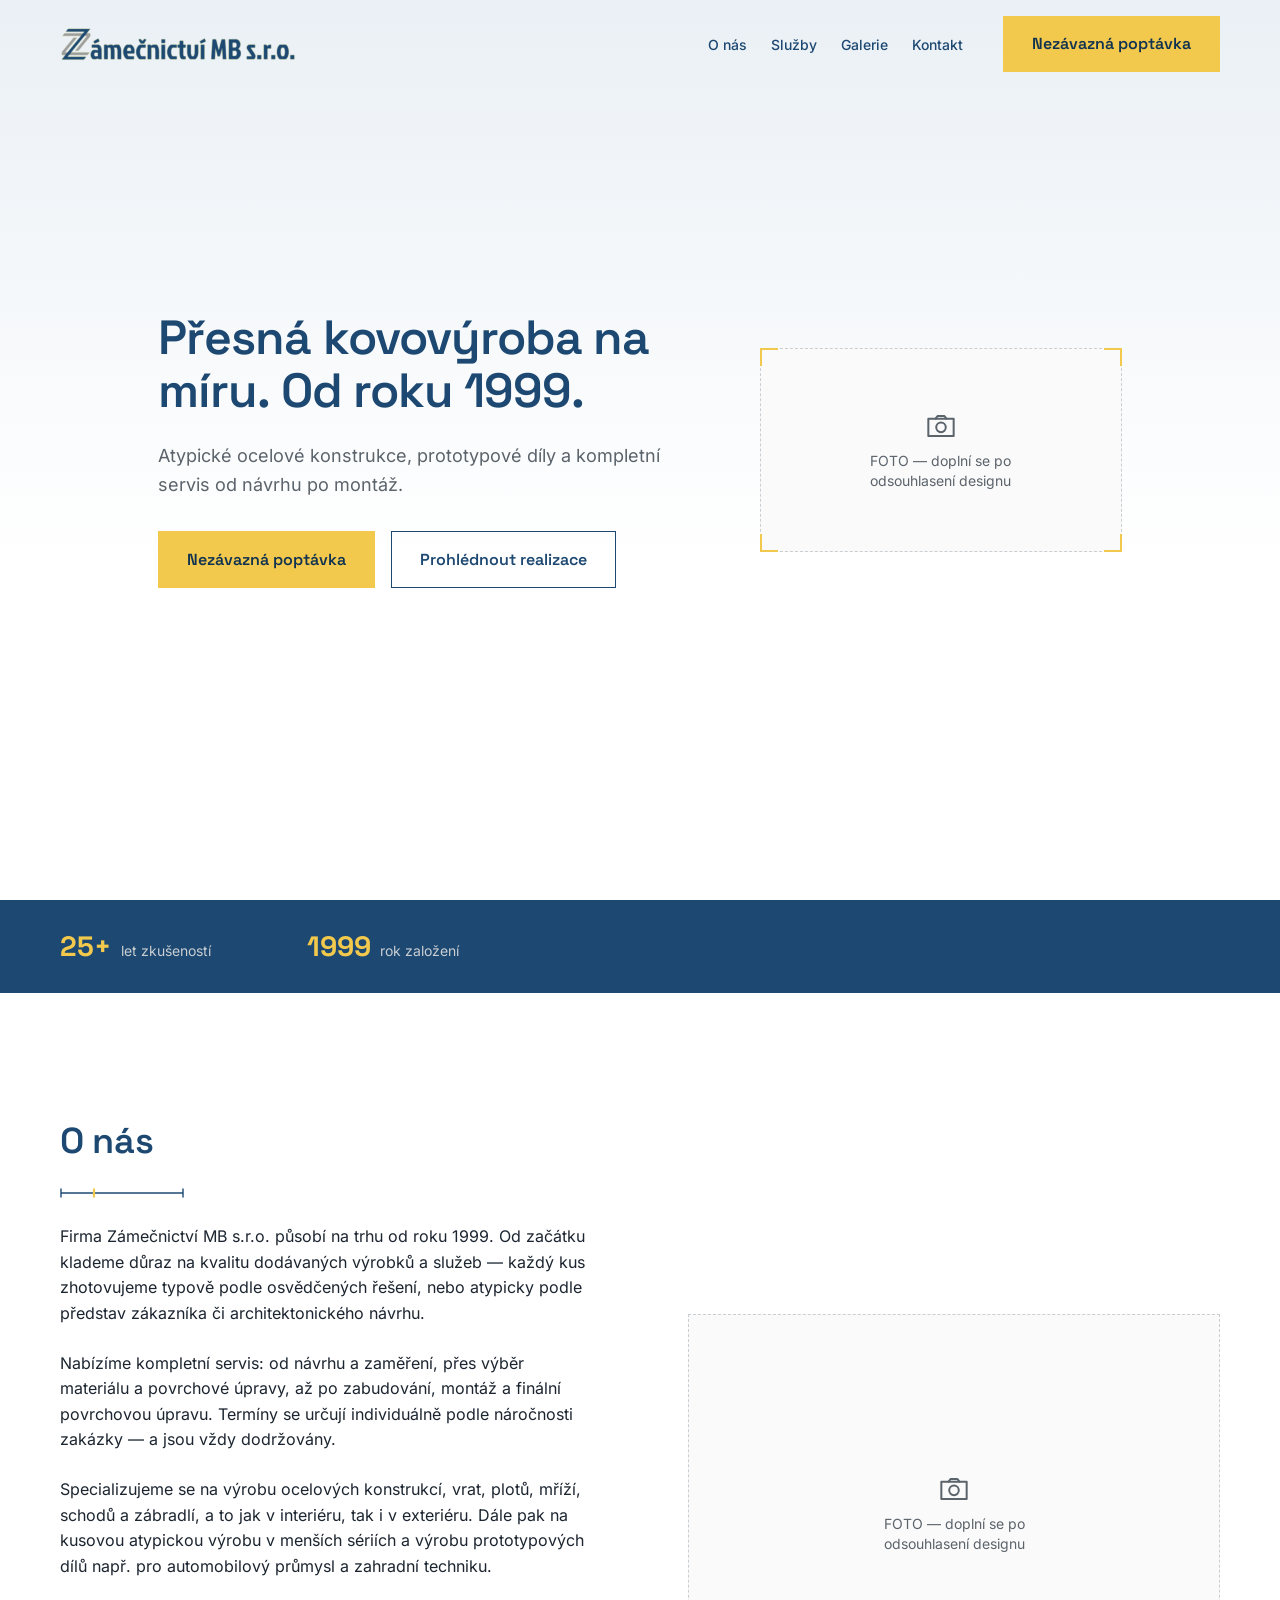
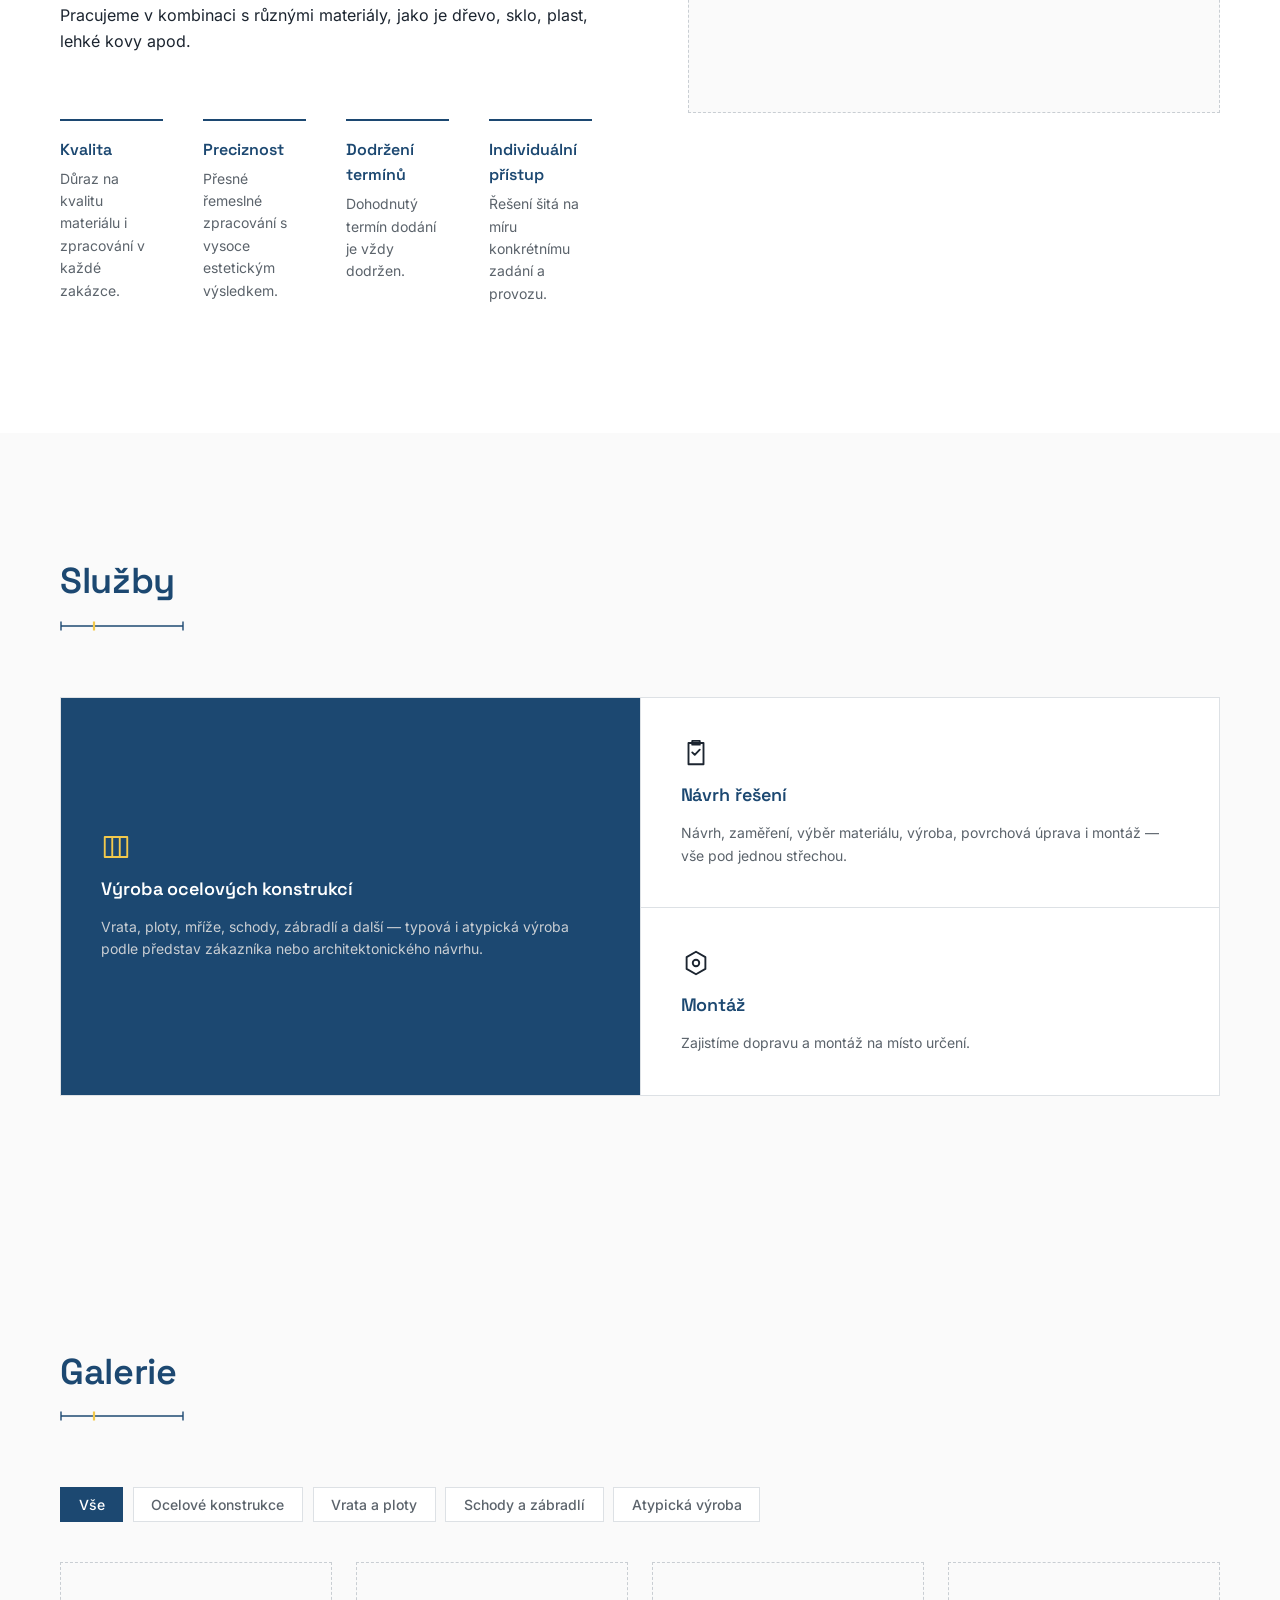
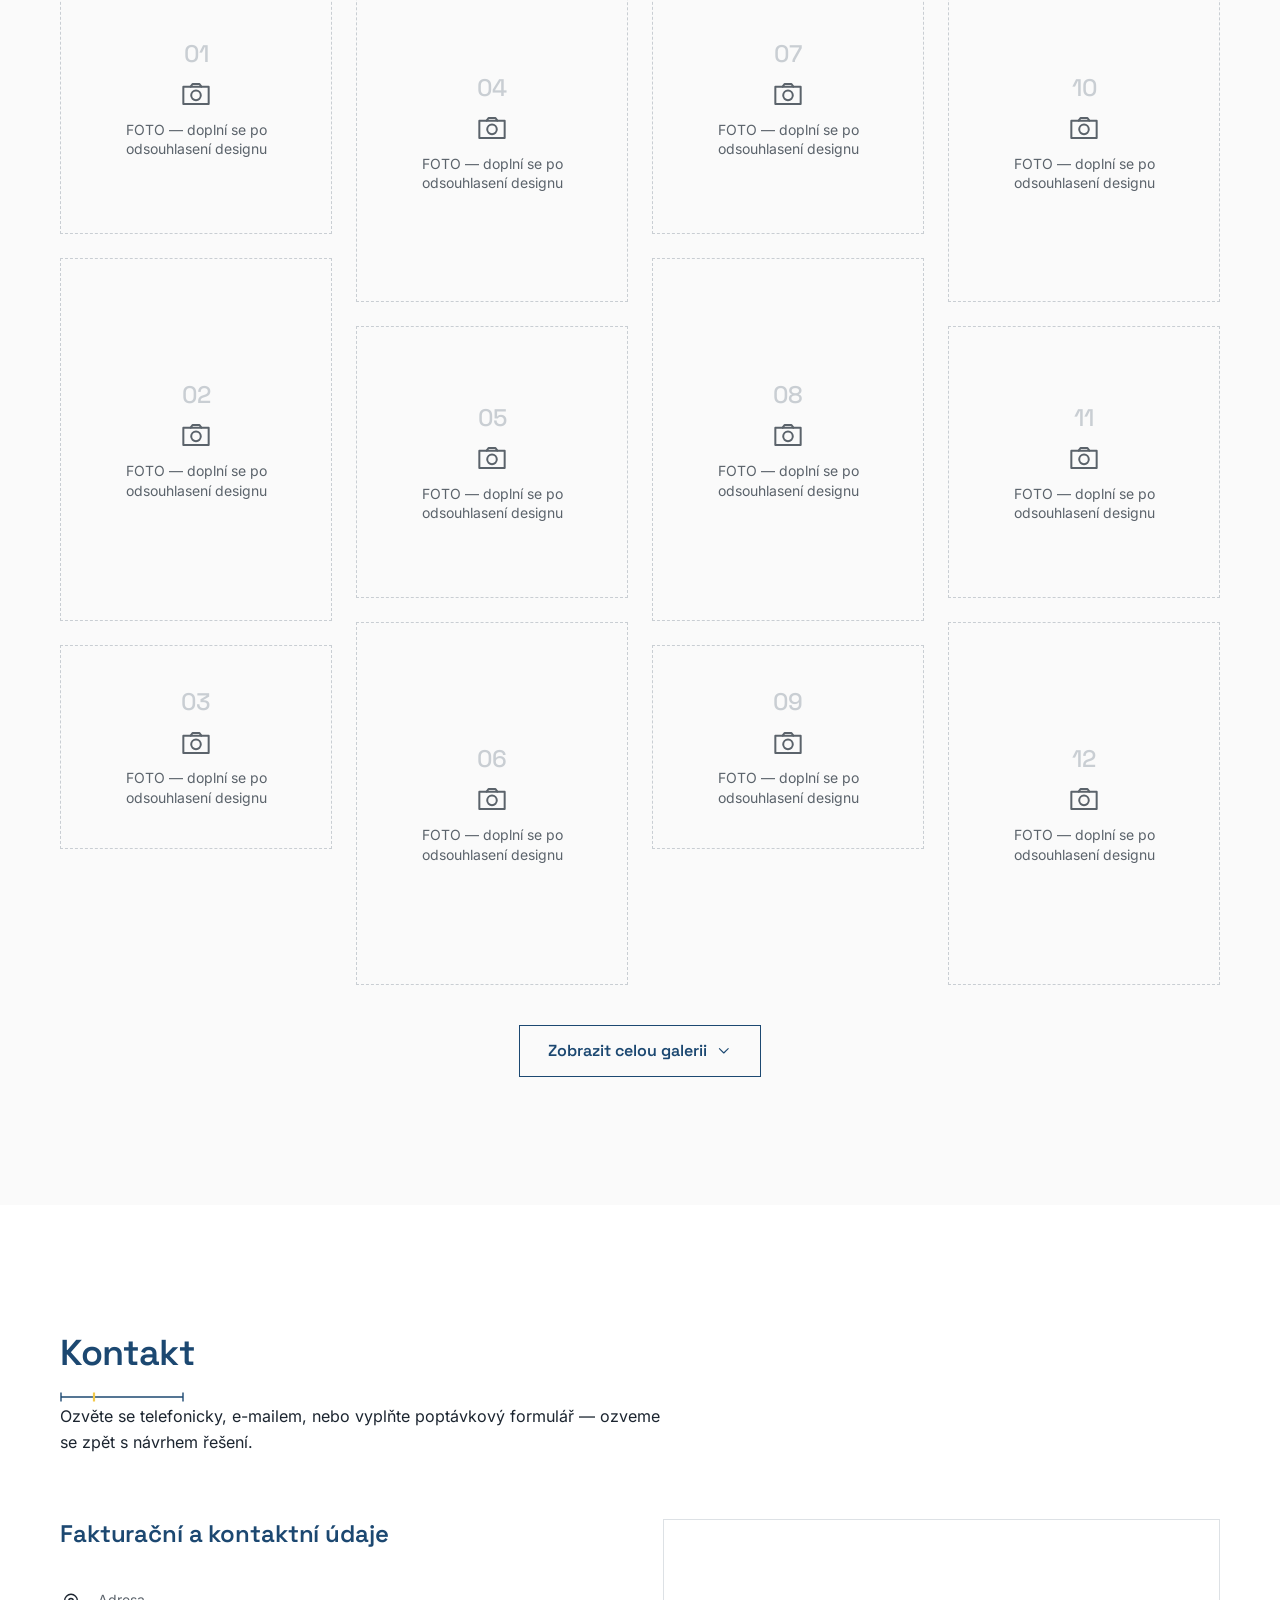
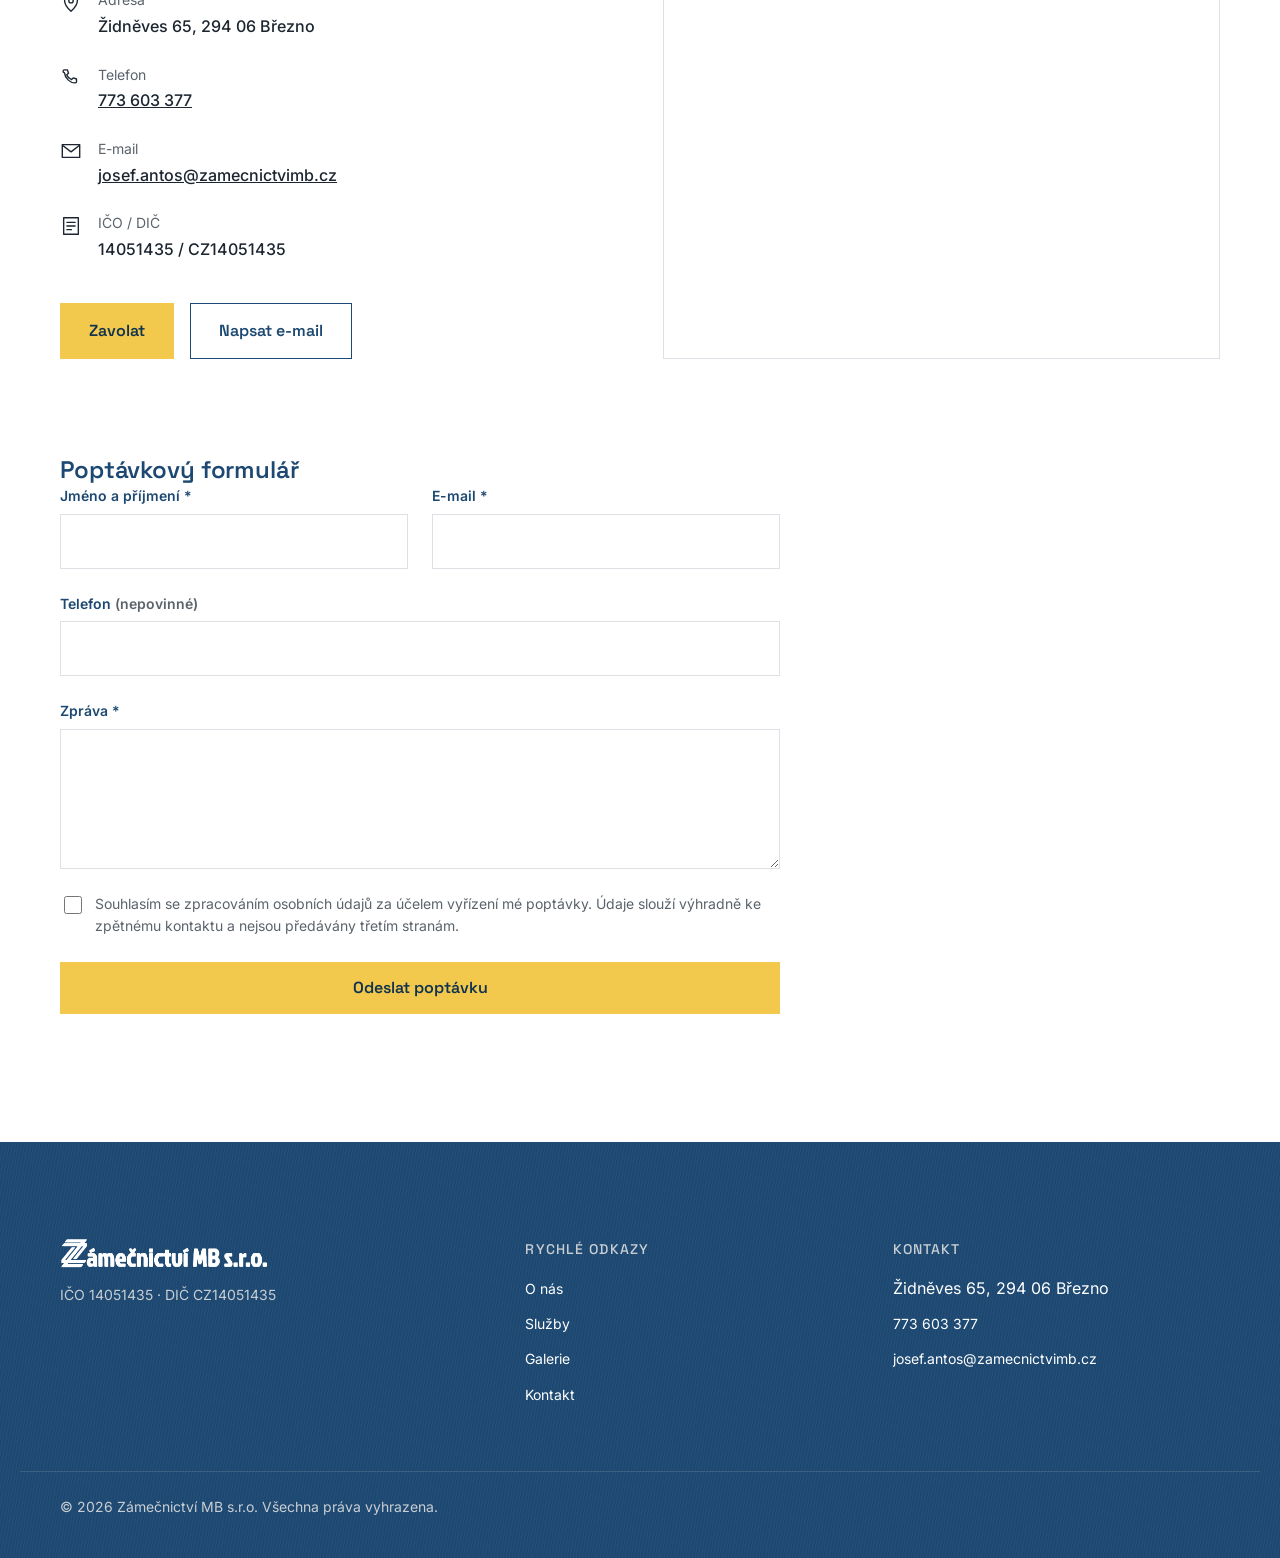
==== commit 35638ab1: "Odebrat dlaždice Prototypové díly a Kombinované materiály ze Služeb, skrýt prázdný wrap tlačítka gal" ====
--- a/index.html
+++ b/index.html
@@ -81,18 +81,9 @@
     <path d="M12 3l7.5 4.3v9.4L12 21l-7.5-4.3V7.3z"/>
     <circle cx="12" cy="12" r="2.6"/>
   </symbol>
-  <symbol id="icon-cube" viewBox="0 0 24 24" fill="none" stroke="currentColor" stroke-width="1.5" stroke-linecap="round" stroke-linejoin="round">
-    <path d="M12 3l8 4.5v9L12 21l-8-4.5v-9z"/>
-    <path d="M4 7.5l8 4.5 8-4.5M12 12v9"/>
-  </symbol>
   <symbol id="icon-gate" viewBox="0 0 24 24" fill="none" stroke="currentColor" stroke-width="1.5" stroke-linecap="round" stroke-linejoin="round">
     <rect x="3" y="4" width="18" height="16"/>
     <path d="M9 4v16M15 4v16"/>
-  </symbol>
-  <symbol id="icon-layers" viewBox="0 0 24 24" fill="none" stroke="currentColor" stroke-width="1.5" stroke-linecap="round" stroke-linejoin="round">
-    <path d="M12 4l8 4-8 4-8-4z"/>
-    <path d="M4 12l8 4 8-4"/>
-    <path d="M4 16l8 4 8-4"/>
   </symbol>
   <symbol id="icon-clipboard" viewBox="0 0 24 24" fill="none" stroke="currentColor" stroke-width="1.5" stroke-linecap="round" stroke-linejoin="round">
     <rect x="6" y="4" width="12" height="17"/>
@@ -260,20 +251,6 @@
         <svg class="service-tile__icon"><use href="#icon-hex"/></svg>
         <h3 class="service-tile__title">Montáž</h3>
         <p class="service-tile__text">Zajistíme dopravu a montáž na místo určení.</p>
-      </article>
-
-      <article class="service-tile service-tile--tint" data-reveal>
-        <svg class="service-tile__icon"><use href="#icon-cube"/></svg>
-        <h3 class="service-tile__title">Prototypové díly</h3>
-        <p class="service-tile__text">Výroba prototypových dílů pro automobilový průmysl a zahradní techniku.</p>
-      </article>
-
-      <article class="service-tile service-tile--wide" data-reveal>
-        <svg class="service-tile__icon"><use href="#icon-layers"/></svg>
-        <div class="service-tile__body">
-          <h3 class="service-tile__title">Kombinované materiály</h3>
-          <p class="service-tile__text">Ocel v kombinaci se dřevem, sklem, plastem i lehkými kovy.</p>
-        </div>
       </article>
     </div>
   </div>
--- a/css/sections.css
+++ b/css/sections.css
@@ -151,7 +151,7 @@
   color: var(--color-grey-dark);
 }
 
-/* ---- Služby — asymetrický bento (5 dlaždic, žádná prázdná) ---- */
+/* ---- Služby — asymetrický bento (3 dlaždice, žádná prázdná) ---- */
 .services__grid {
   display: grid;
   grid-template-columns: repeat(4, 1fr);
@@ -178,24 +178,6 @@
     grid-column: 1 / 3;
     grid-row: span 2;
   }
-
-  .service-tile--wide {
-    grid-column: 1 / 5;
-  }
-}
-
-@media (min-width: 700px) and (max-width: 899px) {
-  .service-tile--03,
-  .service-tile--04 {
-    grid-column: span 2;
-  }
-}
-
-@media (min-width: 900px) {
-  .service-tile--03,
-  .service-tile--04 {
-    grid-column: span 1;
-  }
 }
 
 .service-tile--anchor {
@@ -214,23 +196,6 @@
 
 .service-tile--anchor .service-tile__icon {
   color: var(--color-yellow);
-}
-
-.service-tile--tint {
-  background: var(--color-navy-tint);
-}
-
-.service-tile--wide {
-  flex-direction: row;
-  align-items: center;
-  gap: var(--space-lg);
-  border-left: 3px solid var(--color-yellow);
-}
-
-.service-tile--wide .service-tile__body {
-  display: flex;
-  flex-direction: column;
-  gap: 0.35rem;
 }
 
 .service-tile__icon {
@@ -339,6 +304,10 @@
   margin-top: var(--space-lg);
 }
 
+.gallery__toggle-wrap.is-hidden {
+  display: none;
+}
+
 .gallery__toggle-icon {
   width: 1.1rem;
   height: 1.1rem;
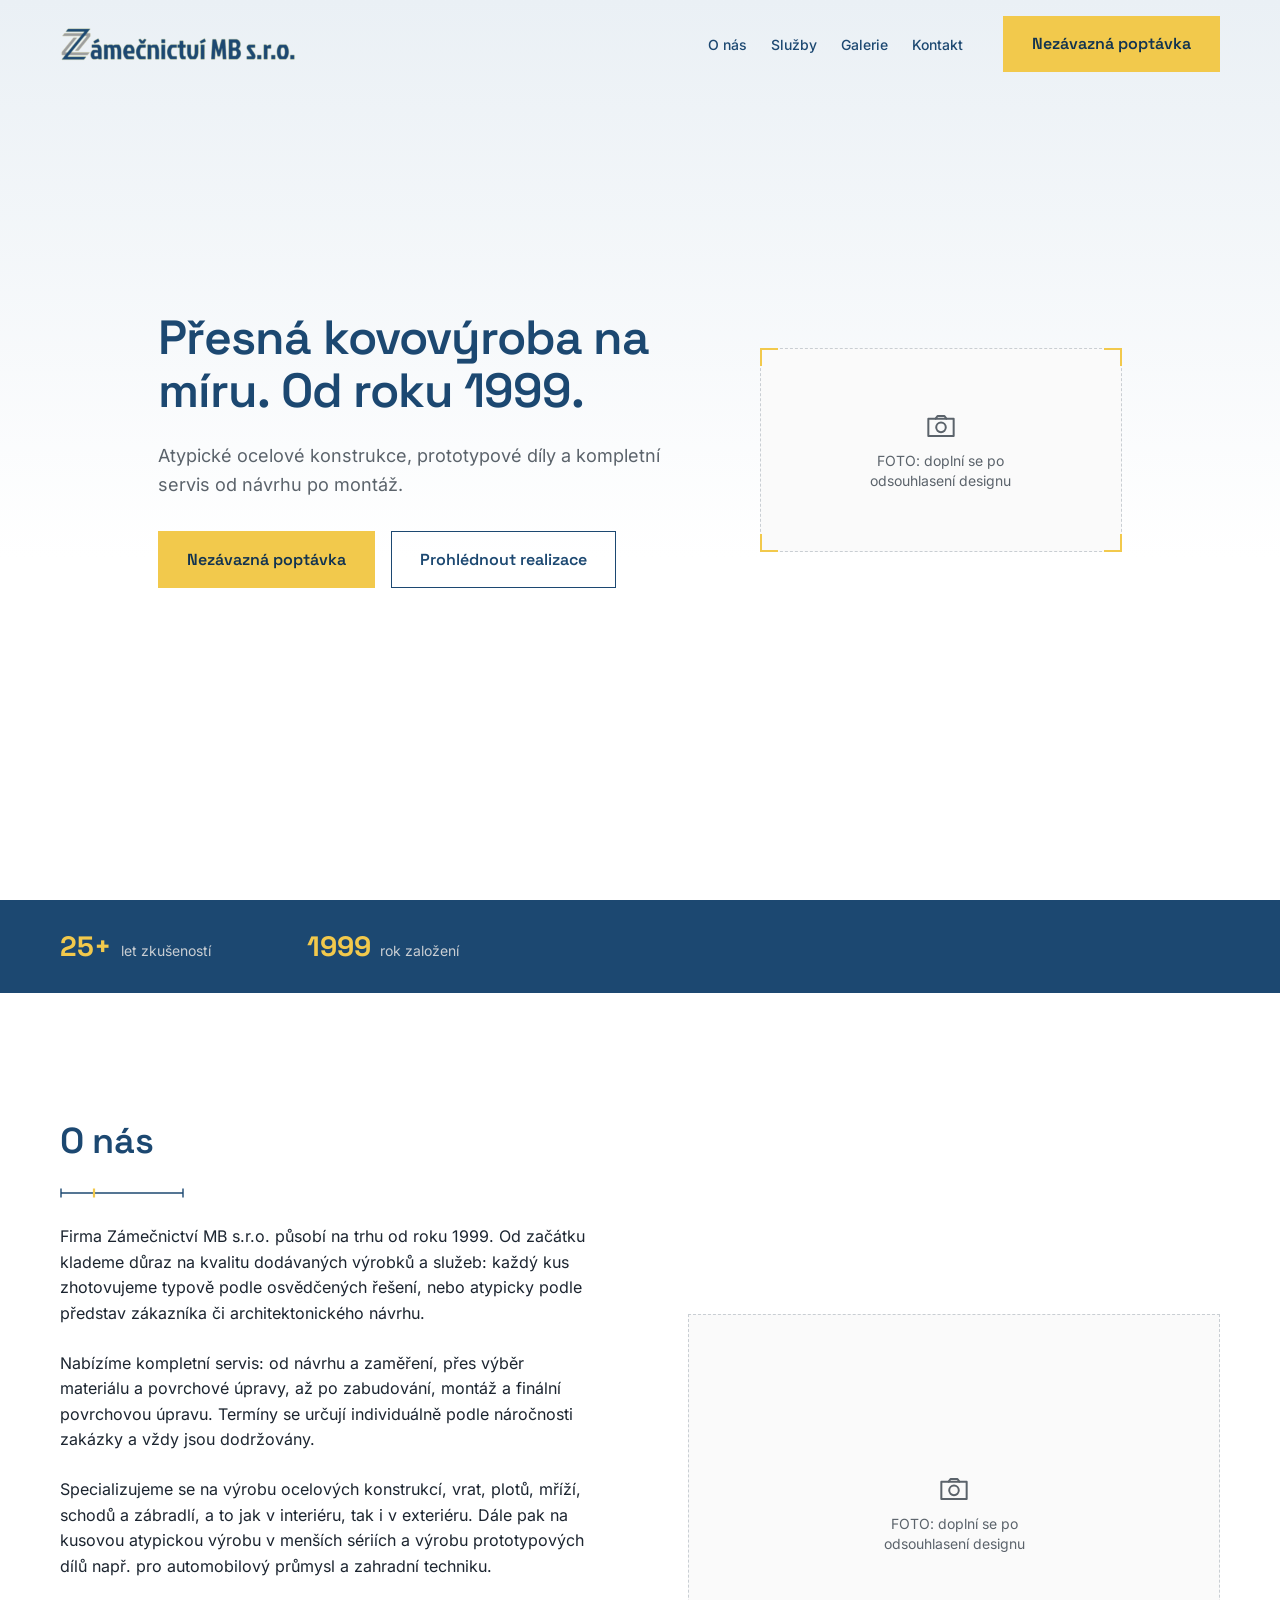
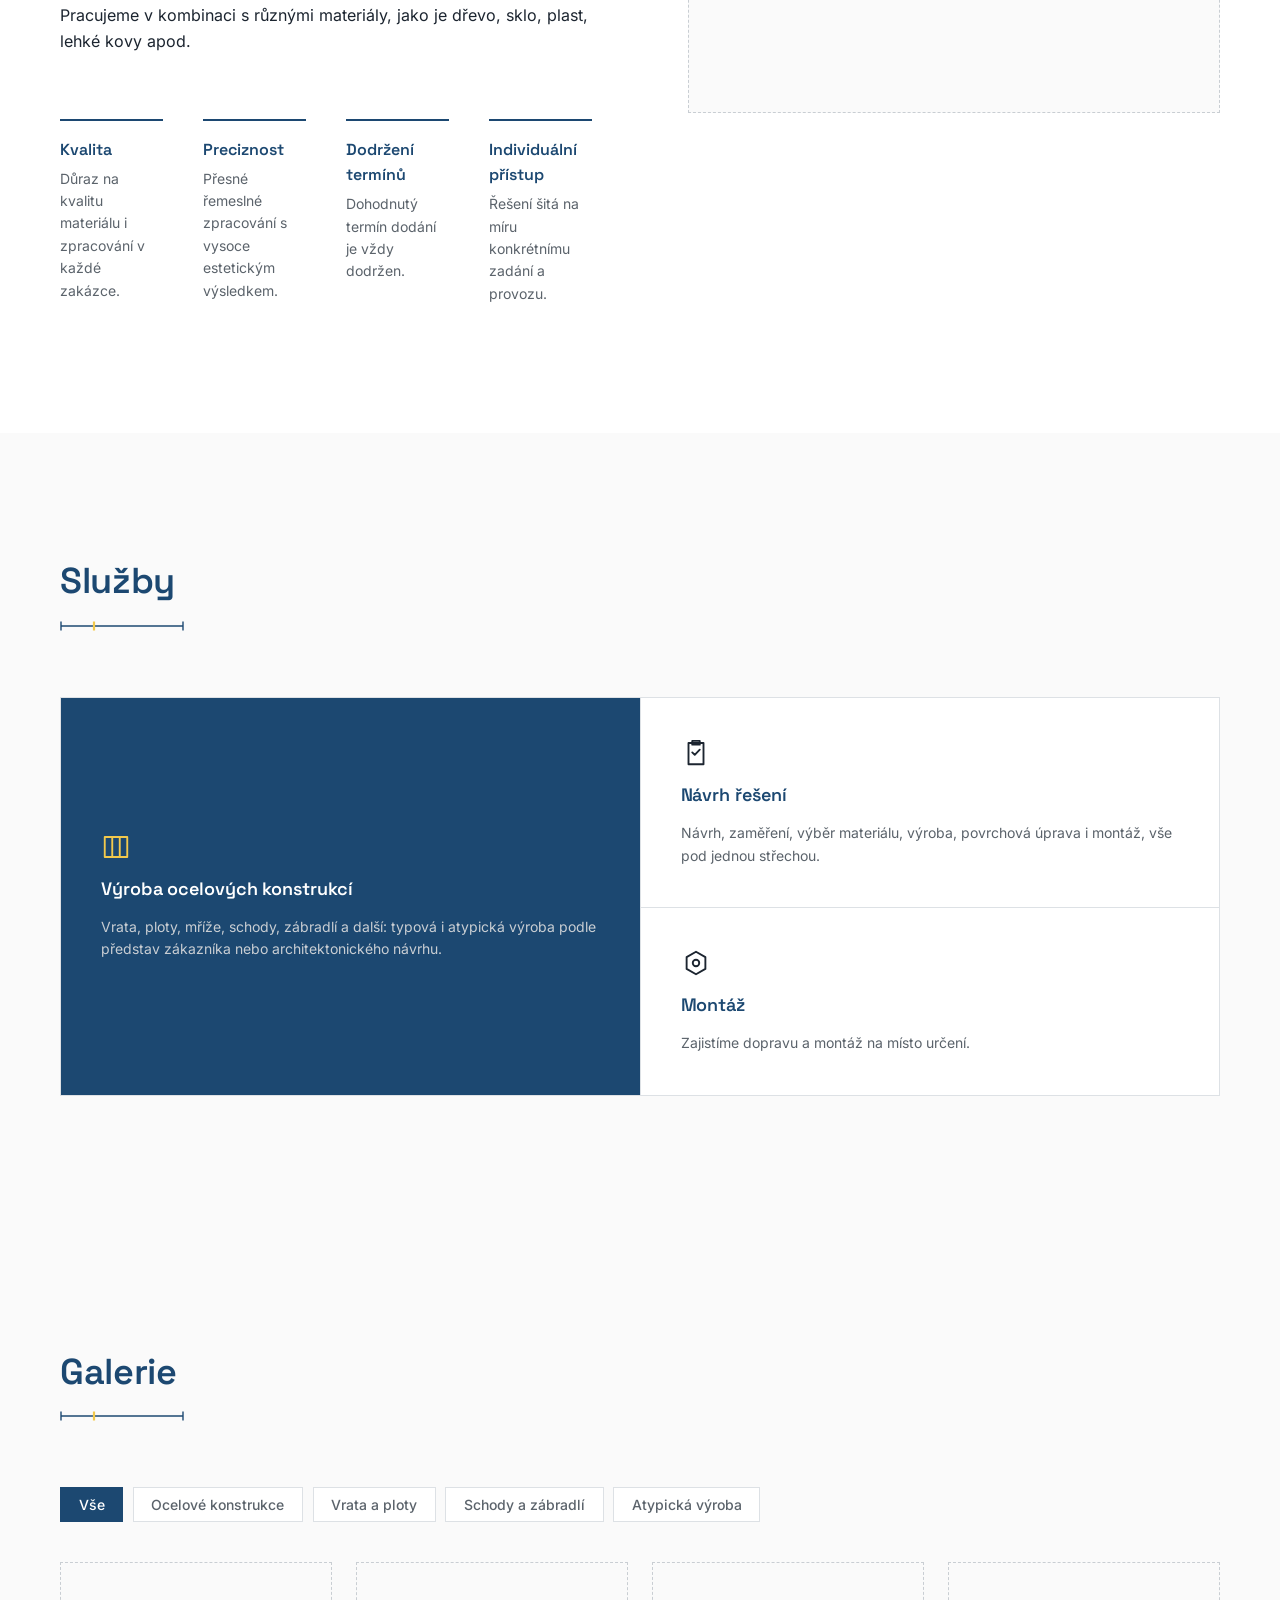
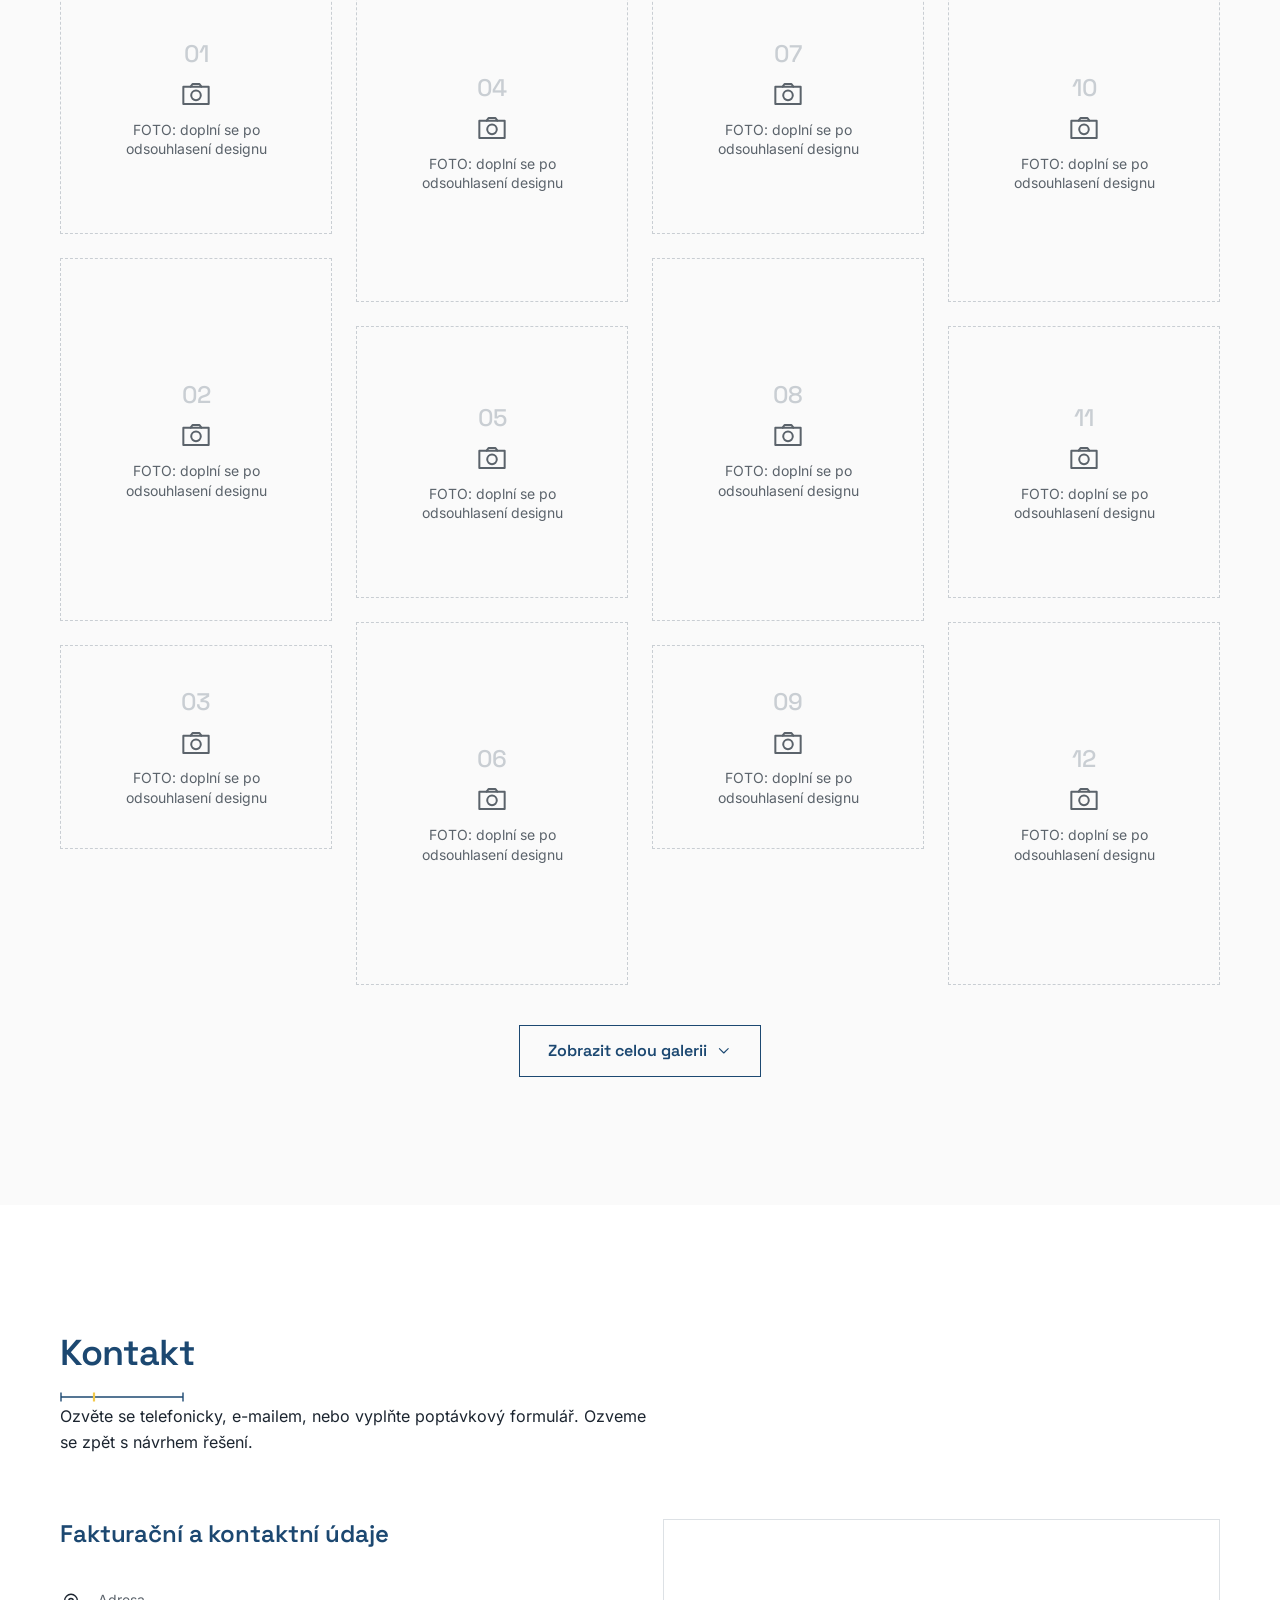
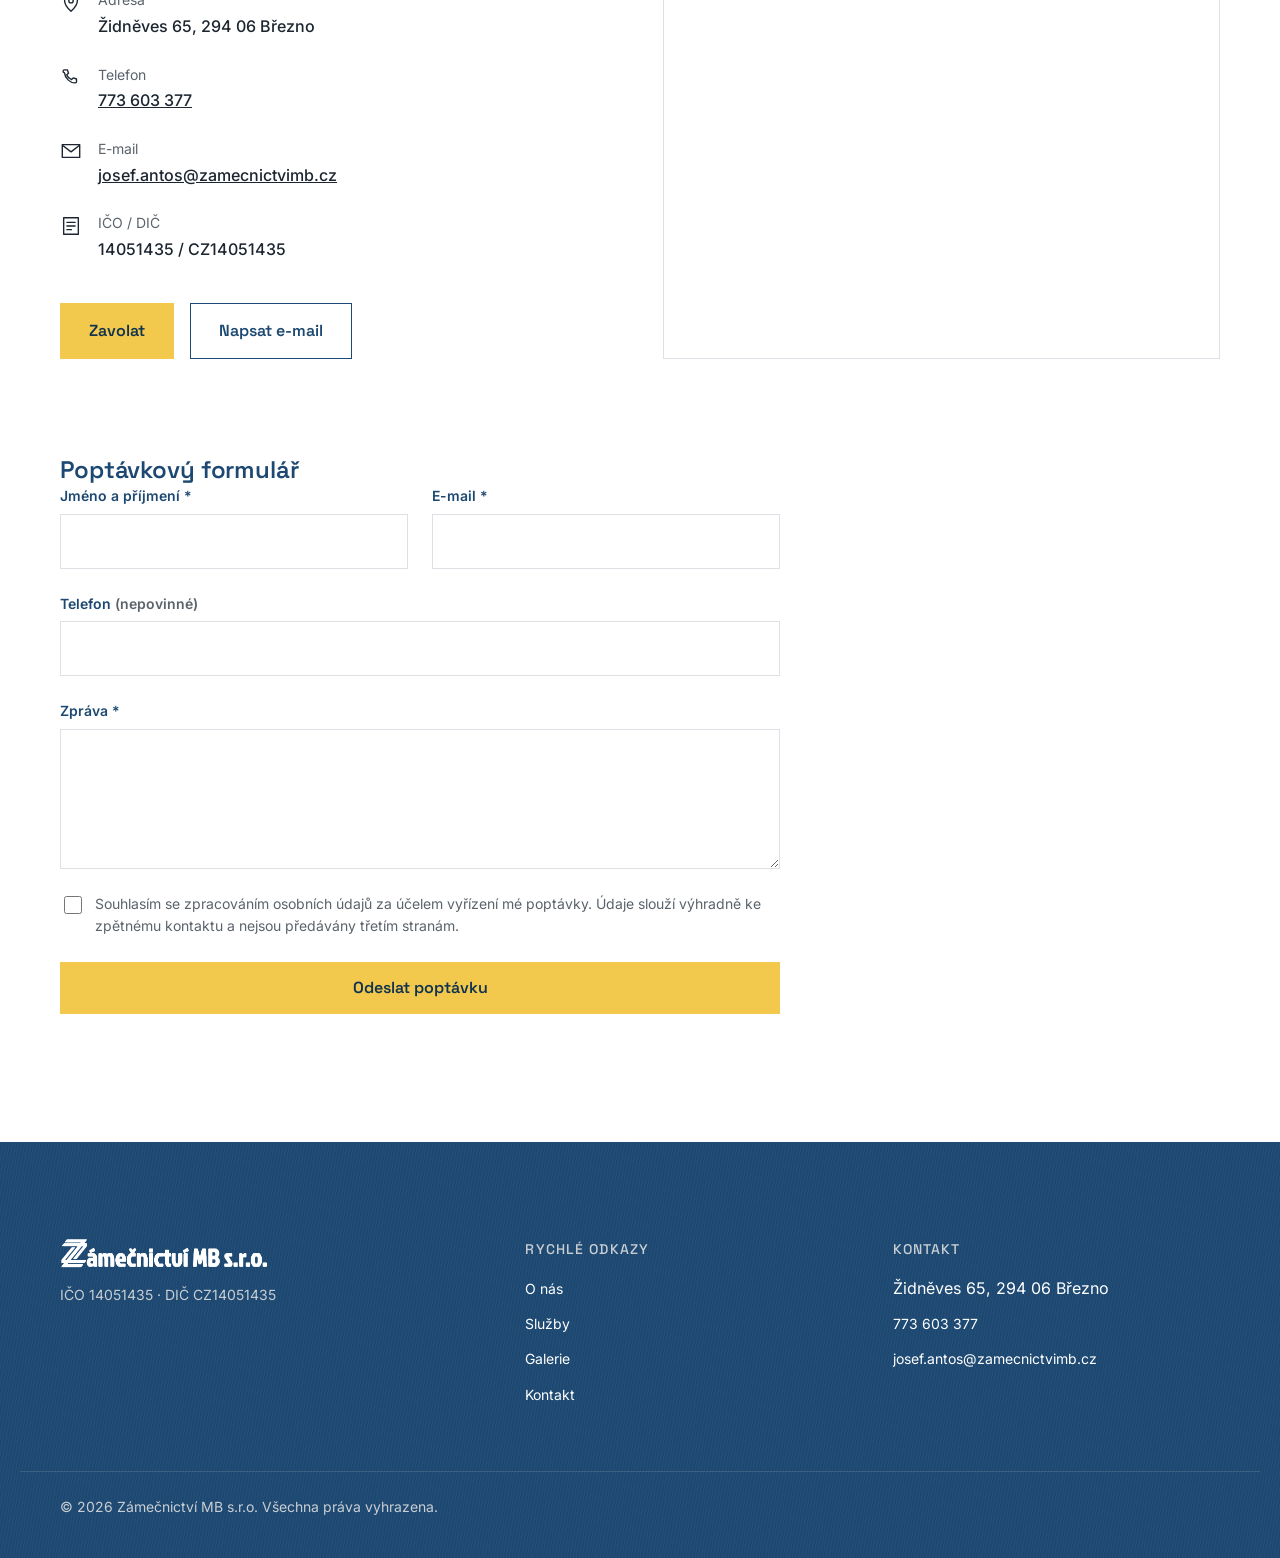
==== commit 41fdd0df: "Nahradit em dash přirozenou interpunkcí napříč webem Sjednocuje styl textu (title/meta, obsah, komen" ====
--- a/index.html
+++ b/index.html
@@ -3,14 +3,14 @@
 <head>
 <meta charset="UTF-8" />
 <meta name="viewport" content="width=device-width, initial-scale=1" />
-<title>Zámečnictví MB s.r.o. — Přesná kovovýroba na míru od roku 1999</title>
-<meta name="description" content="Zámečnictví MB s.r.o. — atypická kovovýroba, prototypové díly, ocelové konstrukce, vrata, ploty, schody a zábradlí. Kompletní servis od návrhu po montáž. Na trhu od roku 1999, Březno u Mladé Boleslavi." />
+<title>Zámečnictví MB s.r.o. - přesná kovovýroba na míru od roku 1999</title>
+<meta name="description" content="Zámečnictví MB s.r.o., atypická kovovýroba, prototypové díly, ocelové konstrukce, vrata, ploty, schody a zábradlí. Kompletní servis od návrhu po montáž. Na trhu od roku 1999, Březno u Mladé Boleslavi." />
 <link rel="canonical" href="https://www.zamecnictvimb.cz/" />
 
 <meta property="og:type" content="website" />
 <meta property="og:site_name" content="Zámečnictví MB s.r.o." />
-<meta property="og:title" content="Zámečnictví MB s.r.o. — Přesná kovovýroba na míru od roku 1999" />
-<meta property="og:description" content="Atypická kovovýroba, prototypové díly a ocelové konstrukce. Kompletní servis od návrhu po montáž — na trhu od roku 1999." />
+<meta property="og:title" content="Zámečnictví MB s.r.o. - přesná kovovýroba na míru od roku 1999" />
+<meta property="og:description" content="Atypická kovovýroba, prototypové díly a ocelové konstrukce. Kompletní servis od návrhu po montáž. Na trhu od roku 1999." />
 <meta property="og:url" content="https://www.zamecnictvimb.cz/" />
 <meta property="og:locale" content="cs_CZ" />
 <meta name="twitter:card" content="summary" />
@@ -52,7 +52,7 @@
 <a class="skip-link" href="#hlavni-obsah">Přeskočit na obsah</a>
 
 <!-- ==========================================================================
-     SVG sprite — jednotný lineární ikonový set, definován jednou, použit přes <use>.
+     SVG sprite: jednotný lineární ikonový set, definován jednou, použit přes <use>.
      Žádná ikonová knihovna není v no-build vanilla projektu dostupná, proto
      jednoduché ručně kreslené geometrické značky (odůvodněno v plánu).
      ========================================================================== -->
@@ -107,7 +107,7 @@
 <!-- ============================== HEADER ============================== -->
 <header class="header" id="header" data-header>
   <div class="container header__inner">
-    <a class="header__logo" href="#hero" aria-label="Zámečnictví MB s.r.o. — úvod">
+    <a class="header__logo" href="#hero" aria-label="Zámečnictví MB s.r.o., úvod">
       <img src="/images/logo/logo-transparent.png" alt="Zámečnictví MB s.r.o." width="238" height="34" />
     </a>
 
@@ -146,7 +146,7 @@
         "Navrhneme, vyrobíme a namontujeme ocelové konstrukce i
         prototypové díly na míru vašemu provozu."
      C: "Ocel na míru. Termíny podle plánu."
-        "Atypická výroba, prototypové díly a ocelové konstrukce —
+        "Atypická výroba, prototypové díly a ocelové konstrukce –
         kompletní servis od návrhu po montáž."
      ============================================================== -->
 <section class="hero" id="hero">
@@ -164,7 +164,7 @@
       <figure class="photo-frame" style="--ar:16/9">
         <div class="photo-frame__inner">
           <svg class="photo-frame__icon"><use href="#icon-camera"/></svg>
-          <p class="photo-frame__label">FOTO — doplní se po odsouhlasení designu</p>
+          <p class="photo-frame__label">FOTO: doplní se po odsouhlasení designu</p>
         </div>
       </figure>
     </div>
@@ -190,8 +190,8 @@
     <div class="about__text" data-reveal>
       <h2>O nás</h2>
       <svg class="dim-rule"><use href="#motif-dim-rule"/></svg>
-      <p>Firma Zámečnictví MB s.r.o. působí na trhu od roku 1999. Od začátku klademe důraz na kvalitu dodávaných výrobků a služeb — každý kus zhotovujeme typově podle osvědčených řešení, nebo atypicky podle představ zákazníka či architektonického návrhu.</p>
-      <p>Nabízíme kompletní servis: od návrhu a zaměření, přes výběr materiálu a povrchové úpravy, až po zabudování, montáž a finální povrchovou úpravu. Termíny se určují individuálně podle náročnosti zakázky — a jsou vždy dodržovány.</p>
+      <p>Firma Zámečnictví MB s.r.o. působí na trhu od roku 1999. Od začátku klademe důraz na kvalitu dodávaných výrobků a služeb: každý kus zhotovujeme typově podle osvědčených řešení, nebo atypicky podle představ zákazníka či architektonického návrhu.</p>
+      <p>Nabízíme kompletní servis: od návrhu a zaměření, přes výběr materiálu a povrchové úpravy, až po zabudování, montáž a finální povrchovou úpravu. Termíny se určují individuálně podle náročnosti zakázky a vždy jsou dodržovány.</p>
       <p>Specializujeme se na výrobu ocelových konstrukcí, vrat, plotů, mříží, schodů a zábradlí, a to jak v interiéru, tak i v exteriéru. Dále pak na kusovou atypickou výrobu v menších sériích a výrobu prototypových dílů např. pro automobilový průmysl a zahradní techniku.</p>
       <p>Pracujeme v kombinaci s různými materiály, jako je dřevo, sklo, plast, lehké kovy apod.</p>
 
@@ -219,7 +219,7 @@
       <figure class="photo-frame" style="--ar:4/3">
         <div class="photo-frame__inner">
           <svg class="photo-frame__icon"><use href="#icon-camera"/></svg>
-          <p class="photo-frame__label">FOTO — doplní se po odsouhlasení designu</p>
+          <p class="photo-frame__label">FOTO: doplní se po odsouhlasení designu</p>
         </div>
       </figure>
     </div>
@@ -238,13 +238,13 @@
       <article class="service-tile service-tile--anchor" data-reveal>
         <svg class="service-tile__icon"><use href="#icon-gate"/></svg>
         <h3 class="service-tile__title">Výroba ocelových konstrukcí</h3>
-        <p class="service-tile__text">Vrata, ploty, mříže, schody, zábradlí a další — typová i atypická výroba podle představ zákazníka nebo architektonického návrhu.</p>
+        <p class="service-tile__text">Vrata, ploty, mříže, schody, zábradlí a další: typová i atypická výroba podle představ zákazníka nebo architektonického návrhu.</p>
       </article>
 
       <article class="service-tile" data-reveal>
         <svg class="service-tile__icon"><use href="#icon-clipboard"/></svg>
         <h3 class="service-tile__title">Návrh řešení</h3>
-        <p class="service-tile__text">Návrh, zaměření, výběr materiálu, výroba, povrchová úprava i montáž — vše pod jednou střechou.</p>
+        <p class="service-tile__text">Návrh, zaměření, výběr materiálu, výroba, povrchová úprava i montáž, vše pod jednou střechou.</p>
       </article>
 
       <article class="service-tile" data-reveal>
@@ -291,7 +291,7 @@
     <div class="section__head">
       <h2>Kontakt</h2>
       <svg class="dim-rule"><use href="#motif-dim-rule"/></svg>
-      <p>Ozvěte se telefonicky, e-mailem, nebo vyplňte poptávkový formulář — ozveme se zpět s návrhem řešení.</p>
+      <p>Ozvěte se telefonicky, e-mailem, nebo vyplňte poptávkový formulář. Ozveme se zpět s návrhem řešení.</p>
     </div>
 
     <div class="contact__top">
@@ -337,7 +337,7 @@
       <div class="contact-map">
         <iframe
           src="https://www.google.com/maps?q=%C5%BDidn%C4%9Bves+65%2C+294+06+B%C5%99ezno&output=embed"
-          title="Mapa — Zámečnictví MB s.r.o., Židněves 65, 294 06 Březno"
+          title="Mapa: Zámečnictví MB s.r.o., Židněves 65, 294 06 Březno"
           loading="lazy"
           referrerpolicy="no-referrer-when-downgrade"
         ></iframe>
@@ -371,7 +371,7 @@
         <span class="form-field__error">Popište prosím vaši poptávku (alespoň 10 znaků).</span>
       </div>
 
-      <!-- Honeypot — skryté pole proti spamu, reálný uživatel jej nikdy nevyplní -->
+      <!-- Honeypot: skryté pole proti spamu, reálný uživatel jej nikdy nevyplní -->
       <div class="form-honeypot" aria-hidden="true">
         <label for="cf-website">Nevyplňujte toto pole</label>
         <input type="text" id="cf-website" name="website" tabindex="-1" autocomplete="off" />
@@ -433,7 +433,7 @@
     <figure class="photo-frame reg-frame" id="lightbox-frame" style="--ar:4/3">
       <div class="photo-frame__inner">
         <svg class="photo-frame__icon"><use href="#icon-camera"/></svg>
-        <p class="photo-frame__label" id="lightbox-label">FOTO — doplní se po odsouhlasení designu</p>
+        <p class="photo-frame__label" id="lightbox-label">FOTO: doplní se po odsouhlasení designu</p>
       </div>
     </figure>
   </div>
--- a/css/tokens.css
+++ b/css/tokens.css
@@ -1,7 +1,7 @@
 /* ==========================================================================
-   Design tokens — Zámečnictví MB s.r.o.
+   Design tokens: Zámečnictví MB s.r.o.
    Barvy měřeny z reálného loga firmy (navy #1C4871, šedá #9B9D9F).
-   Jeden akcent (žlutá), jeden radius systém (0 — ostré hrany), jedno téma.
+   Jeden akcent (žlutá), jeden radius systém (0: ostré hrany), jedno téma.
    ========================================================================== */
 
 :root {
@@ -27,7 +27,7 @@
   --color-error: #c1352b;
   --color-error-bg: #fceceb;
 
-  /* Shape — jeden radius systém napříč celým webem */
+  /* Shape. Jeden radius systém napříč celým webem. */
   --radius: 0px;
 
   /* Typografie */
@@ -55,12 +55,12 @@
   --container-max: 1240px;
   --container-pad: clamp(1.25rem, 4vw, 2.5rem);
 
-  /* Stíny — jemné, laděné do navy, nikdy čistě černé */
+  /* Stíny, jemné, laděné do navy, nikdy čistě černé */
   --shadow-sm: 0 1px 2px rgba(28, 72, 113, 0.08);
   --shadow-md: 0 8px 24px rgba(28, 72, 113, 0.12);
   --shadow-header: 0 2px 12px rgba(28, 72, 113, 0.08);
 
-  /* Motion — restrained, jeden rytmus */
+  /* Motion. Restrained, jeden rytmus. */
   --ease-standard: cubic-bezier(0.16, 1, 0.3, 1);
   --duration-fast: 180ms;
   --duration-base: 420ms;
--- a/css/base.css
+++ b/css/base.css
@@ -1,5 +1,5 @@
 /* ==========================================================================
-   Base — reset, fonty, typografie, přístupnost
+   Base: reset, fonty, typografie, přístupnost
    ========================================================================== */
 
 @font-face {
--- a/css/layout.css
+++ b/css/layout.css
@@ -1,5 +1,5 @@
 /* ==========================================================================
-   Layout — header, navigace, footer
+   Layout: header, navigace, footer
    ========================================================================== */
 
 /* ---- Header ---- */
@@ -40,7 +40,7 @@
   transition: filter var(--duration-fast) var(--ease-standard);
 }
 
-/* Mobilní overlay je na stejné navy ploše jako logo — invertovat, aby zůstalo čitelné */
+/* Mobilní overlay je na stejné navy ploše jako logo, proto ho invertujeme, aby zůstalo čitelné */
 .header.is-nav-open .header__logo img {
   filter: brightness(0) invert(1);
 }
--- a/css/components.css
+++ b/css/components.css
@@ -1,5 +1,5 @@
 /* ==========================================================================
-   Komponenty — tlačítka, formulář, placeholder fotky, signature motiv
+   Komponenty: tlačítka, formulář, placeholder fotky, signature motiv
    ========================================================================== */
 
 /* ---- Tlačítka ---- */
@@ -240,7 +240,7 @@
   font-weight: 600;
 }
 
-/* honeypot — skryté vizuálně i pro AT, reálný uživatel se k němu nikdy nedostane */
+/* honeypot: skryté vizuálně i pro AT. Reálný uživatel se k němu nikdy nedostane. */
 .form-honeypot {
   position: absolute;
   left: -9999px;
--- a/css/sections.css
+++ b/css/sections.css
@@ -1,5 +1,5 @@
 /* ==========================================================================
-   Sekce — každá s vlastní kompoziční logikou (viz plán)
+   Sekce: každá s vlastní kompoziční logikou (viz plán)
    ========================================================================== */
 
 .section {
@@ -102,7 +102,7 @@
   color: var(--color-grey-light);
 }
 
-/* ---- O nás — zigzag (jediné použití tohoto layoutu) ---- */
+/* ---- O nás: zigzag (jediné použití tohoto layoutu) ---- */
 .about__grid {
   display: grid;
   gap: var(--space-xl);
@@ -151,7 +151,7 @@
   color: var(--color-grey-dark);
 }
 
-/* ---- Služby — asymetrický bento (3 dlaždice, žádná prázdná) ---- */
+/* ---- Služby – asymetrický bento (3 dlaždice, žádná prázdná) ---- */
 .services__grid {
   display: grid;
   grid-template-columns: repeat(4, 1fr);
@@ -219,7 +219,7 @@
   color: var(--color-grey-dark);
 }
 
-/* ---- Galerie — masonry + filtr ---- */
+/* ---- Galerie, masonry + filtr ---- */
 .gallery__filters {
   display: flex;
   flex-wrap: wrap;
@@ -357,7 +357,7 @@
   border-color: var(--color-navy);
 }
 
-/* ---- Kontakt — dva sloupce + formulář na celou šířku ---- */
+/* ---- Kontakt: dva sloupce + formulář na celou šířku ---- */
 .contact__top {
   display: grid;
   gap: var(--space-xl);
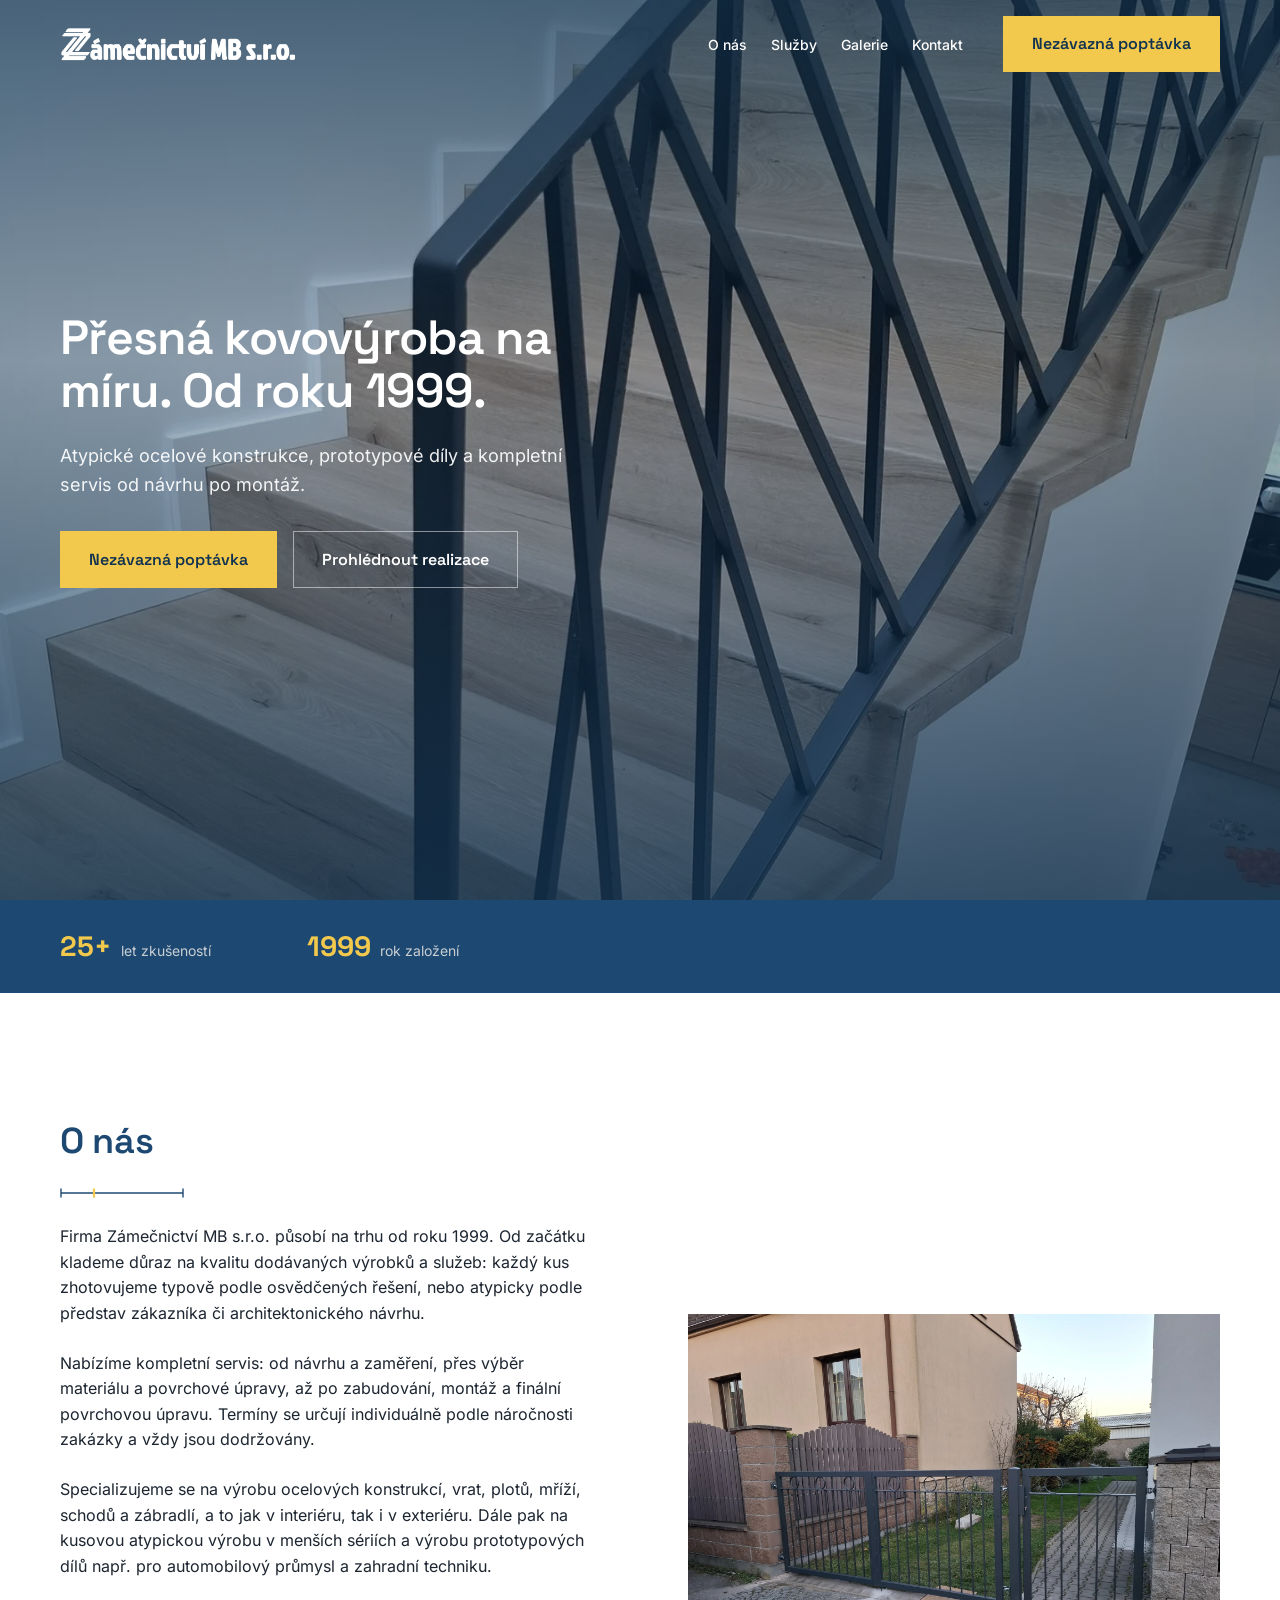
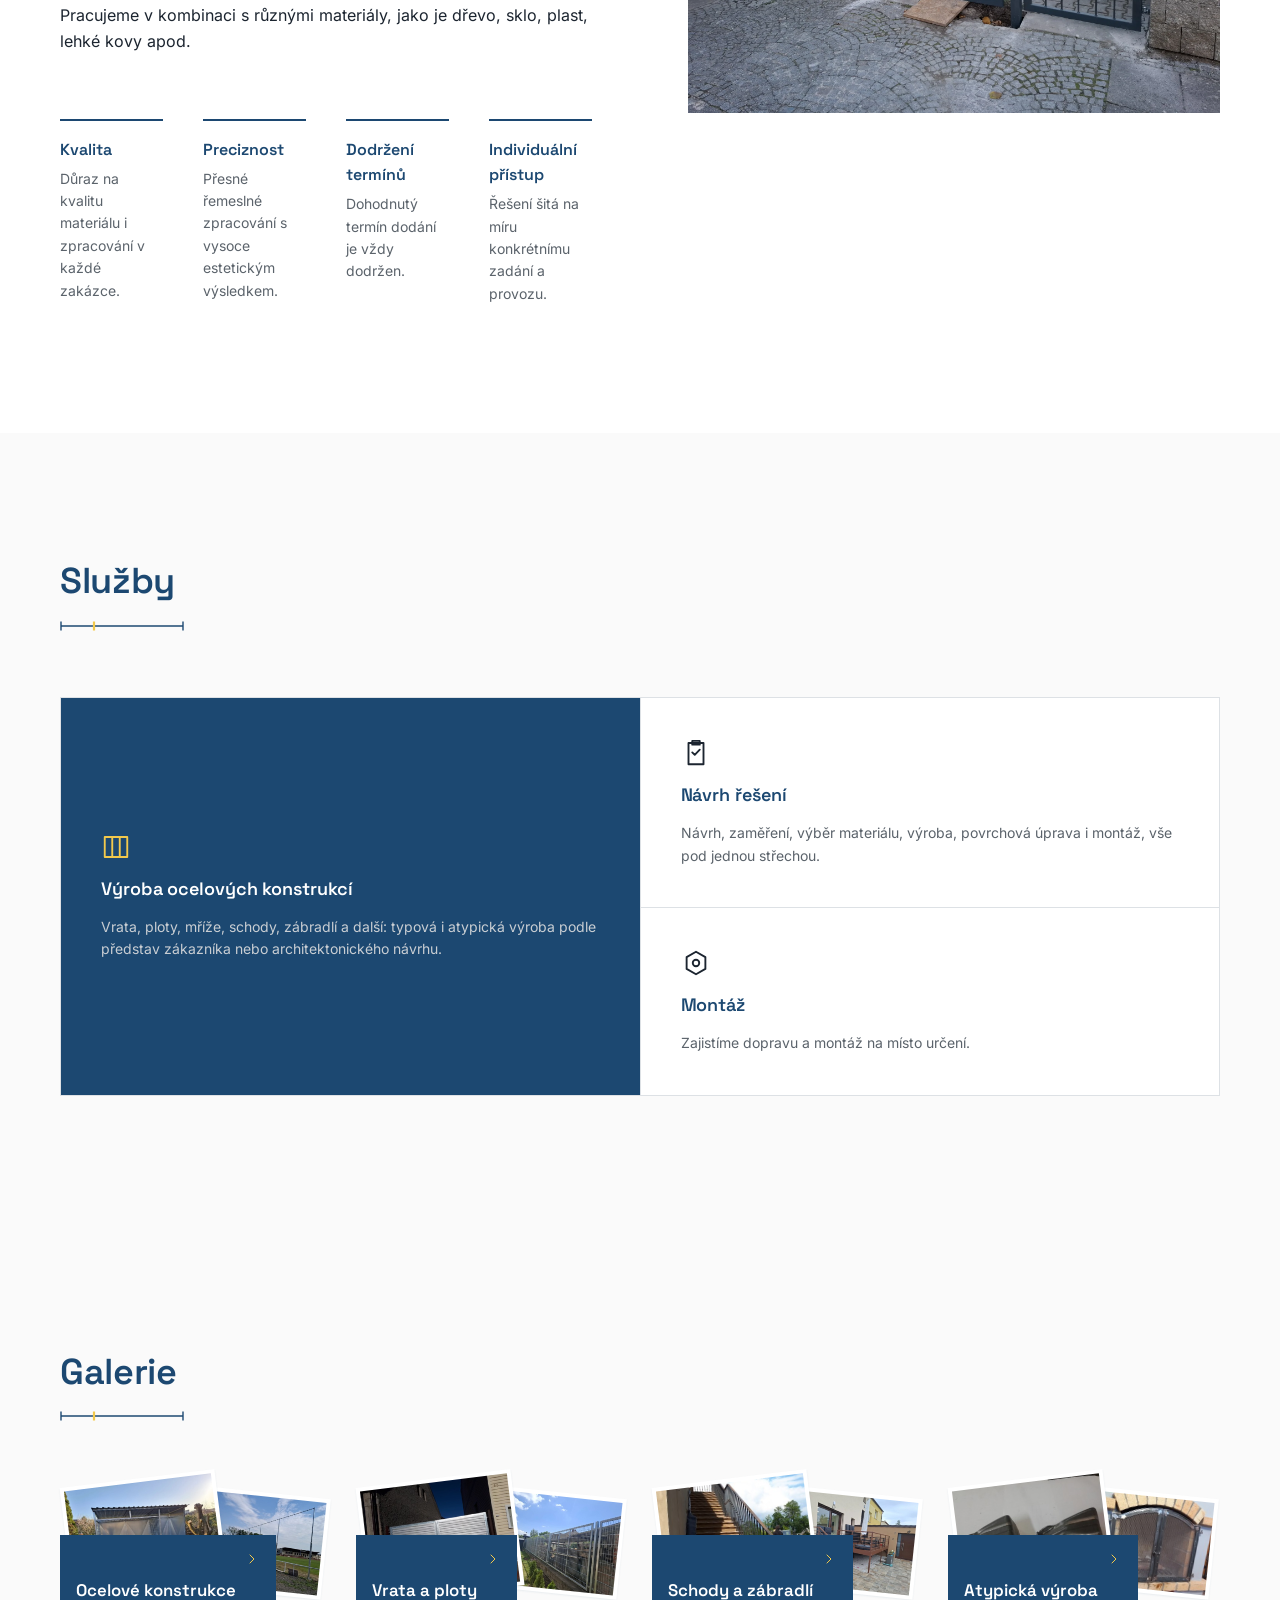
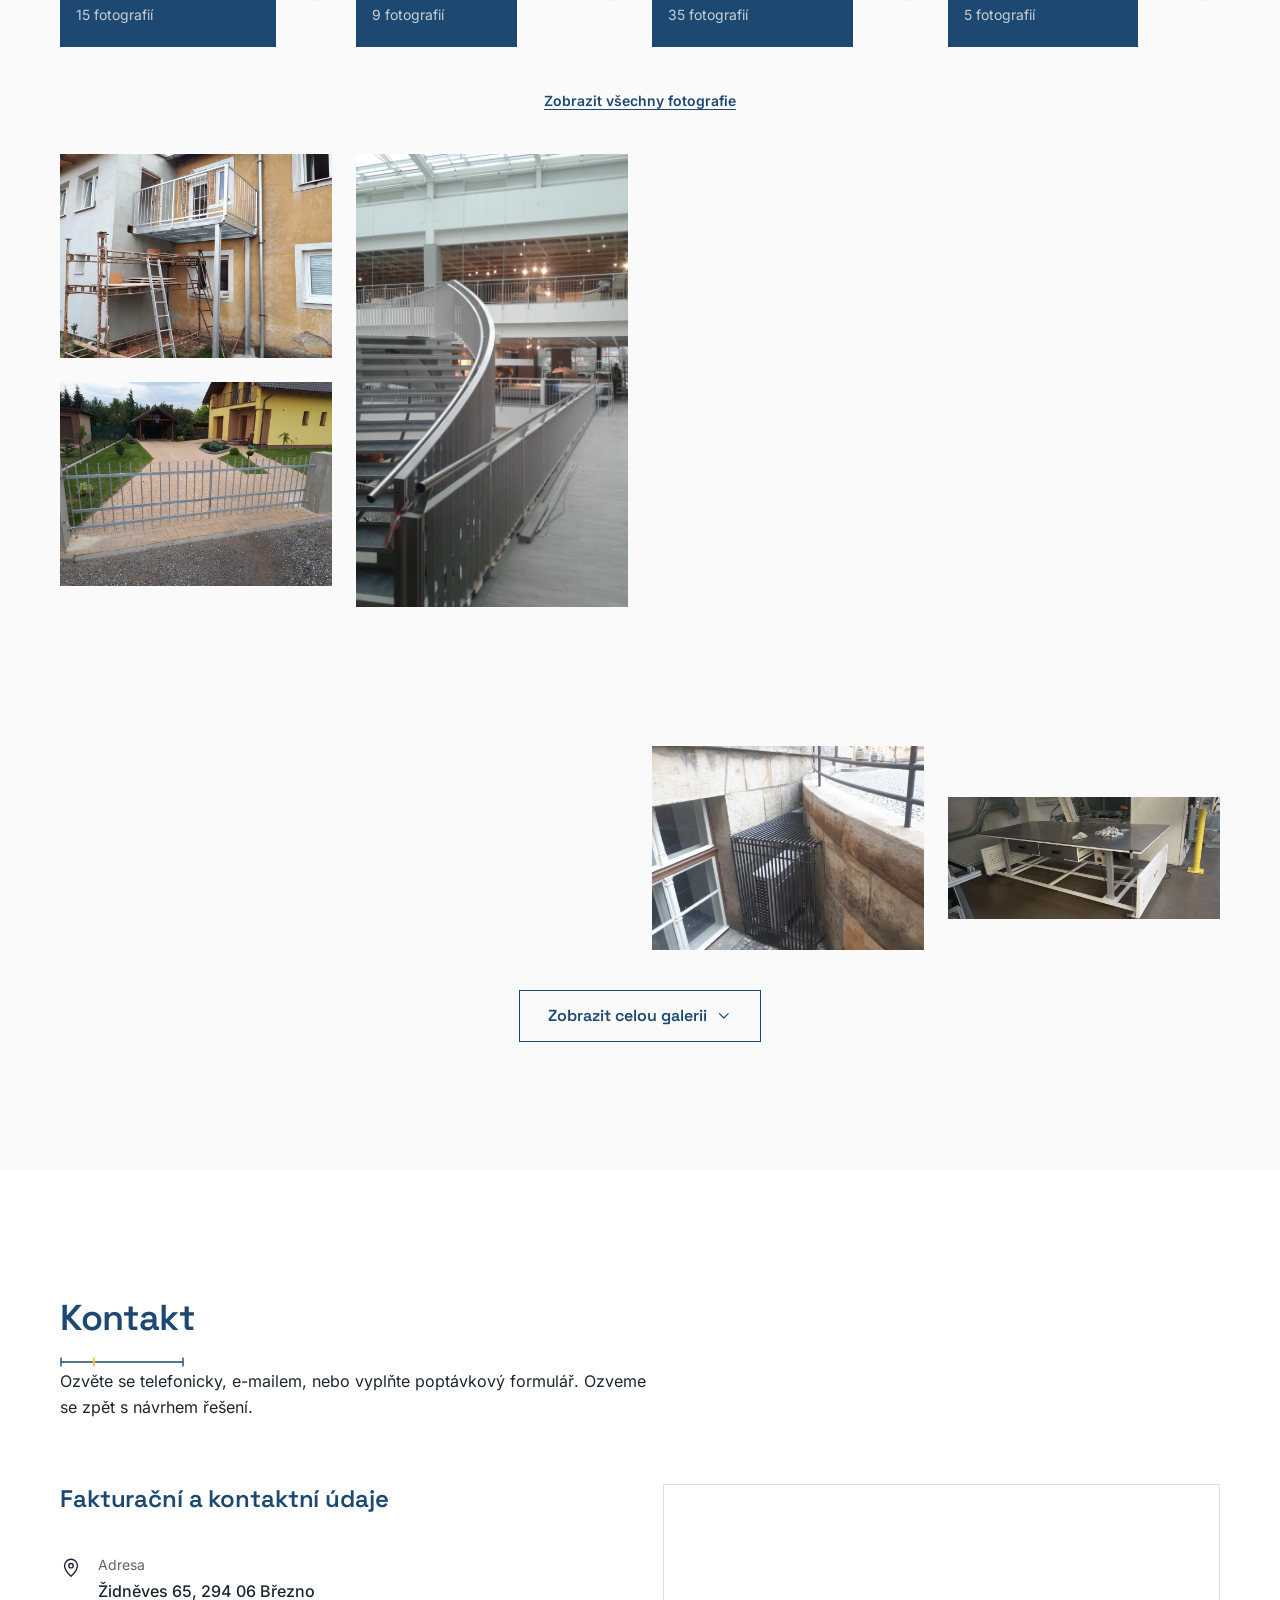
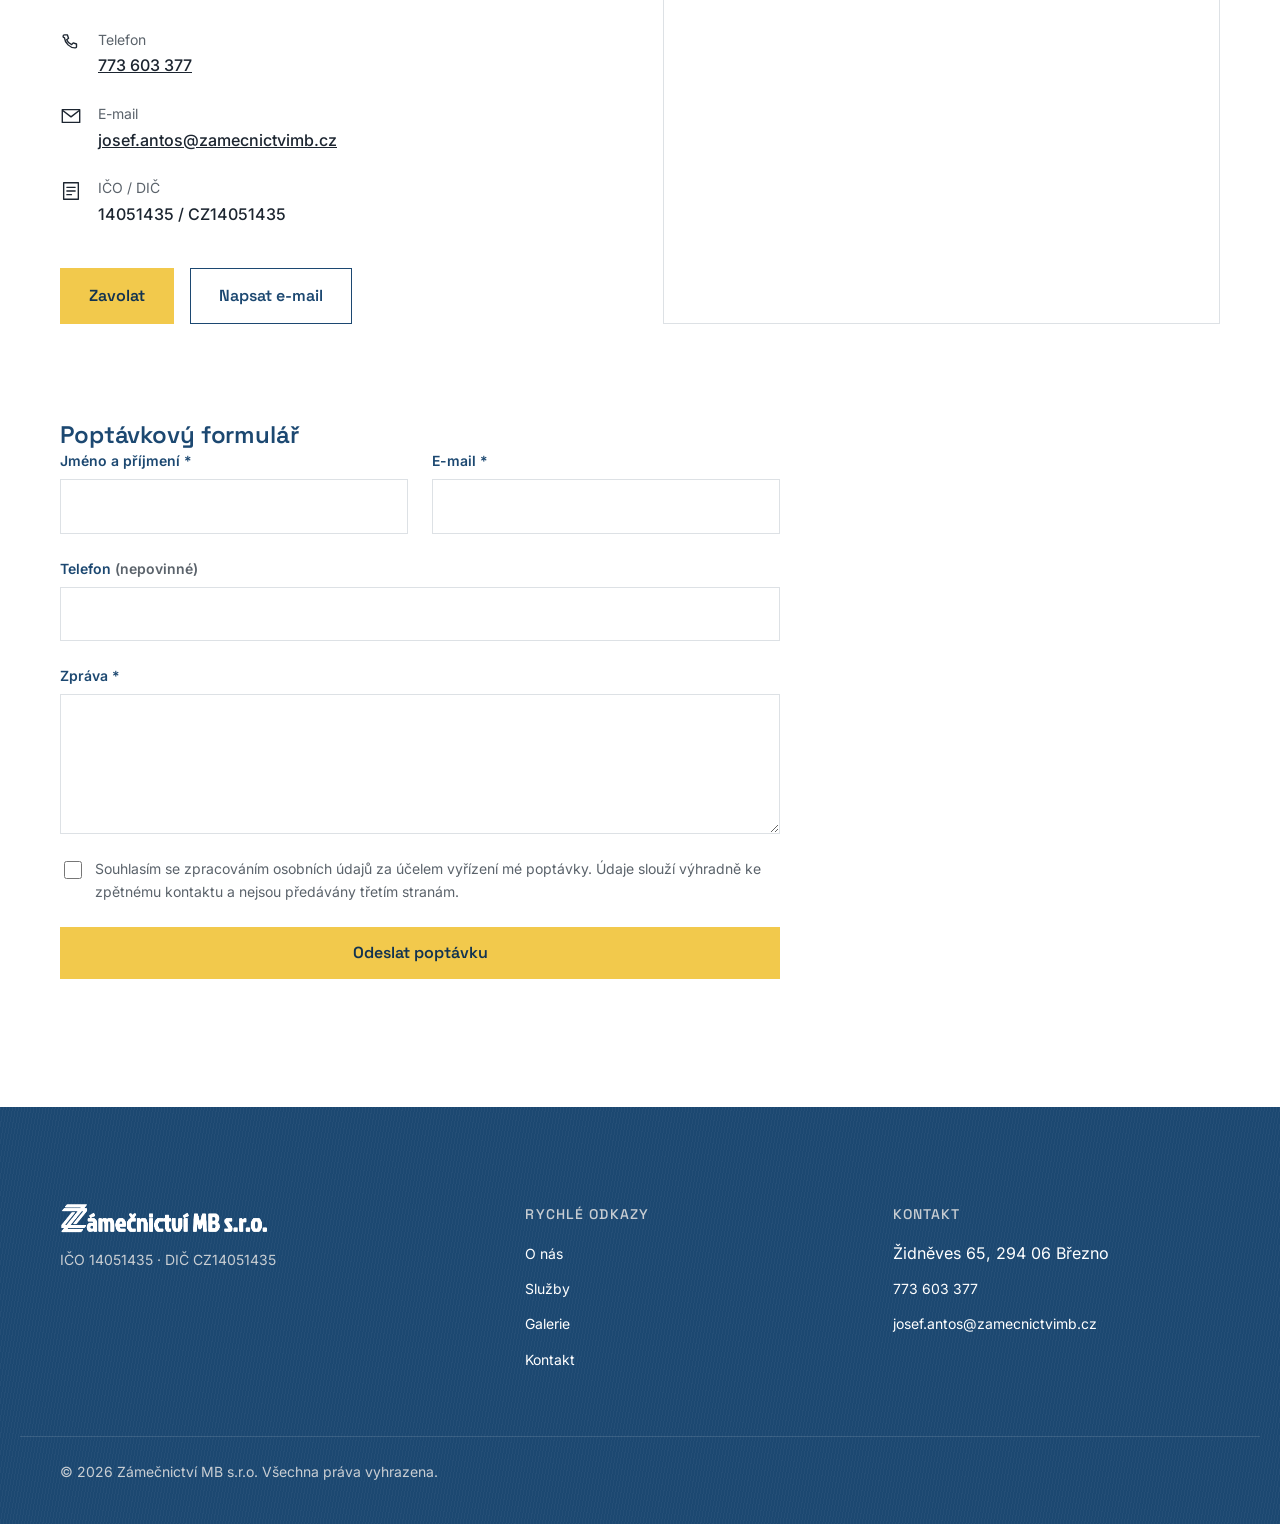
==== commit 4e41b0bc: "Přidat reálné fotky galerie, celoobrazovkové hero a zoom v lightboxu Nahrazuje placeholdery skutečný" ====
--- a/index.html
+++ b/index.html
@@ -150,23 +150,17 @@
         kompletní servis od návrhu po montáž."
      ============================================================== -->
 <section class="hero" id="hero">
+  <figure class="hero__bg">
+    <img src="/images/galerie/schody-a-zabradli/20250710_081203.webp" alt="Ocelové zábradlí se zkříženou výplní u dřevěného schodiště – realizace Zámečnictví MB" width="1437" height="1920" loading="eager" fetchpriority="high" />
+  </figure>
   <div class="container hero__inner">
     <div class="hero__content">
       <h1 class="hero__headline">Přesná kovovýroba na míru. Od roku 1999.</h1>
       <p class="hero__sub">Atypické ocelové konstrukce, prototypové díly a kompletní servis od návrhu po montáž.</p>
       <div class="hero__ctas">
         <a class="btn btn--primary" href="#kontakt">Nezávazná poptávka</a>
-        <a class="btn btn--secondary" href="#galerie">Prohlédnout realizace</a>
-      </div>
-    </div>
-
-    <div class="hero__visual reg-frame">
-      <figure class="photo-frame" style="--ar:16/9">
-        <div class="photo-frame__inner">
-          <svg class="photo-frame__icon"><use href="#icon-camera"/></svg>
-          <p class="photo-frame__label">FOTO: doplní se po odsouhlasení designu</p>
-        </div>
-      </figure>
+        <a class="btn btn--secondary btn--on-dark" href="#galerie">Prohlédnout realizace</a>
+      </div>
     </div>
   </div>
 </section>
@@ -216,11 +210,8 @@
     </div>
 
     <div class="about__visual">
-      <figure class="photo-frame" style="--ar:4/3">
-        <div class="photo-frame__inner">
-          <svg class="photo-frame__icon"><use href="#icon-camera"/></svg>
-          <p class="photo-frame__label">FOTO: doplní se po odsouhlasení designu</p>
-        </div>
+      <figure class="photo-frame photo-frame--filled" style="--ar:4/3">
+        <img src="/images/about/o-nas.webp" alt="Kovaná vrata a plot – ukázka realizace Zámečnictví MB" width="1920" height="1440" loading="lazy" />
       </figure>
     </div>
   </div>
@@ -264,12 +255,76 @@
       <svg class="dim-rule"><use href="#motif-dim-rule"/></svg>
     </div>
 
-    <div class="gallery__filters" role="group" aria-label="Filtr kategorií galerie">
-      <button class="gallery__filter is-active" data-filter="vse">Vše</button>
-      <button class="gallery__filter" data-filter="ocelove-konstrukce">Ocelové konstrukce</button>
-      <button class="gallery__filter" data-filter="vrata-a-ploty">Vrata a ploty</button>
-      <button class="gallery__filter" data-filter="schody-a-zabradli">Schody a zábradlí</button>
-      <button class="gallery__filter" data-filter="atypicka-vyroba">Atypická výroba</button>
+    <!-- 4 oblasti podle reálných složek klienta na Drive – vstupní brána do filtru,
+         fotky vzadu jsou reálné ukázky z dané kategorie. -->
+    <div class="gallery__areas" id="gallery-areas" role="group" aria-label="Oblasti galerie podle kategorie">
+      <button type="button" class="gallery__area gallery__filter-trigger" data-filter="ocelove-konstrukce" data-reveal>
+        <span class="gallery__area-peek" aria-hidden="true">
+          <span class="gallery__area-peek-photo gallery__area-peek-photo--a">
+            <img src="/images/galerie/peek/peek-ocelove-konstrukce-a.jpg" alt="" loading="lazy" />
+          </span>
+          <span class="gallery__area-peek-photo gallery__area-peek-photo--b">
+            <img src="/images/galerie/peek/peek-ocelove-konstrukce-b.jpg" alt="" loading="lazy" />
+          </span>
+        </span>
+        <span class="gallery__area-panel reg-frame--hover">
+          <span class="gallery__area-title">Ocelové konstrukce</span>
+          <span class="gallery__area-count" data-count-for="ocelove-konstrukce"></span>
+          <svg class="gallery__area-arrow"><use href="#icon-chevron-down"/></svg>
+        </span>
+      </button>
+
+      <button type="button" class="gallery__area gallery__filter-trigger" data-filter="vrata-a-ploty" data-reveal>
+        <span class="gallery__area-peek" aria-hidden="true">
+          <span class="gallery__area-peek-photo gallery__area-peek-photo--a">
+            <img src="/images/galerie/peek/peek-vrata-a-ploty-a.jpg" alt="" loading="lazy" />
+          </span>
+          <span class="gallery__area-peek-photo gallery__area-peek-photo--b">
+            <img src="/images/galerie/peek/peek-vrata-a-ploty-b.jpg" alt="" loading="lazy" />
+          </span>
+        </span>
+        <span class="gallery__area-panel reg-frame--hover">
+          <span class="gallery__area-title">Vrata a ploty</span>
+          <span class="gallery__area-count" data-count-for="vrata-a-ploty"></span>
+          <svg class="gallery__area-arrow"><use href="#icon-chevron-down"/></svg>
+        </span>
+      </button>
+
+      <button type="button" class="gallery__area gallery__filter-trigger" data-filter="schody-a-zabradli" data-reveal>
+        <span class="gallery__area-peek" aria-hidden="true">
+          <span class="gallery__area-peek-photo gallery__area-peek-photo--a">
+            <img src="/images/galerie/peek/peek-schody-a-zabradli-a.jpg" alt="" loading="lazy" />
+          </span>
+          <span class="gallery__area-peek-photo gallery__area-peek-photo--b">
+            <img src="/images/galerie/peek/peek-schody-a-zabradli-b.jpg" alt="" loading="lazy" />
+          </span>
+        </span>
+        <span class="gallery__area-panel reg-frame--hover">
+          <span class="gallery__area-title">Schody a zábradlí</span>
+          <span class="gallery__area-count" data-count-for="schody-a-zabradli"></span>
+          <svg class="gallery__area-arrow"><use href="#icon-chevron-down"/></svg>
+        </span>
+      </button>
+
+      <button type="button" class="gallery__area gallery__filter-trigger" data-filter="atypicka-vyroba" data-reveal>
+        <span class="gallery__area-peek" aria-hidden="true">
+          <span class="gallery__area-peek-photo gallery__area-peek-photo--a">
+            <img src="/images/galerie/peek/peek-atypicka-vyroba-a.jpg" alt="" loading="lazy" />
+          </span>
+          <span class="gallery__area-peek-photo gallery__area-peek-photo--b">
+            <img src="/images/galerie/peek/peek-atypicka-vyroba-b.jpg" alt="" loading="lazy" />
+          </span>
+        </span>
+        <span class="gallery__area-panel reg-frame--hover">
+          <span class="gallery__area-title">Atypická výroba</span>
+          <span class="gallery__area-count" data-count-for="atypicka-vyroba"></span>
+          <svg class="gallery__area-arrow"><use href="#icon-chevron-down"/></svg>
+        </span>
+      </button>
+    </div>
+
+    <div class="gallery__areas-reset">
+      <button type="button" class="gallery__reset gallery__filter-trigger is-active" data-filter="vse">Zobrazit všechny fotografie</button>
     </div>
 
     <div class="gallery__grid" id="gallery-grid">
@@ -430,11 +485,8 @@
 <!-- ============================== LIGHTBOX ============================== -->
 <dialog class="lightbox" id="lightbox" aria-label="Náhled fotografie">
   <div class="lightbox__frame">
-    <figure class="photo-frame reg-frame" id="lightbox-frame" style="--ar:4/3">
-      <div class="photo-frame__inner">
-        <svg class="photo-frame__icon"><use href="#icon-camera"/></svg>
-        <p class="photo-frame__label" id="lightbox-label">FOTO: doplní se po odsouhlasení designu</p>
-      </div>
+    <figure class="photo-frame photo-frame--filled reg-frame" id="lightbox-frame" style="--ar:4/3">
+      <img id="lightbox-img" src="" alt="" />
     </figure>
   </div>
   <div class="lightbox__meta">
--- a/css/layout.css
+++ b/css/layout.css
@@ -38,19 +38,12 @@
   height: 34px;
   width: auto;
   transition: filter var(--duration-fast) var(--ease-standard);
-}
-
-/* Mobilní overlay je na stejné navy ploše jako logo, proto ho invertujeme, aby zůstalo čitelné */
-.header.is-nav-open .header__logo img {
+  /* Přes hero fotku je logo bílé (invertované); jakmile header zbělá při scrollu, vrátí se do tmavé verze. */
   filter: brightness(0) invert(1);
 }
 
-.header.is-nav-open .header__burger {
-  border-color: var(--color-white);
-}
-
-.header.is-nav-open .header__burger-bars span {
-  background: var(--color-white);
+.header.is-scrolled .header__logo img {
+  filter: none;
 }
 
 .header__nav {
@@ -73,9 +66,14 @@
     font-size: var(--text-small);
     font-weight: 500;
     text-decoration: none;
-    color: var(--color-navy);
+    color: var(--color-white);
     position: relative;
     padding-block: 0.35rem;
+    transition: color var(--duration-fast) var(--ease-standard);
+  }
+
+  .header.is-scrolled .header__nav-link {
+    color: var(--color-navy);
   }
 
   .header__nav-link::after {
@@ -111,9 +109,14 @@
   justify-content: center;
   width: 44px;
   height: 44px;
-  border: 1px solid var(--color-navy);
+  border: 1px solid var(--color-white);
   background: none;
   padding: 0;
+  transition: border-color var(--duration-fast) var(--ease-standard);
+}
+
+.header.is-scrolled .header__burger {
+  border-color: var(--color-navy);
 }
 
 @media (min-width: 900px) {
@@ -133,9 +136,27 @@
   left: 0;
   right: 0;
   height: 2px;
+  background: var(--color-white);
+  transition: transform var(--duration-fast) var(--ease-standard),
+    opacity var(--duration-fast) var(--ease-standard),
+    background var(--duration-fast) var(--ease-standard);
+}
+
+.header.is-scrolled .header__burger-bars span {
   background: var(--color-navy);
-  transition: transform var(--duration-fast) var(--ease-standard),
-    opacity var(--duration-fast) var(--ease-standard);
+}
+
+/* Mobilní overlay je navy bez ohledu na scroll, logo i burger proto zůstanou bílé */
+.header.is-nav-open .header__logo img {
+  filter: brightness(0) invert(1);
+}
+
+.header.is-nav-open .header__burger {
+  border-color: var(--color-white);
+}
+
+.header.is-nav-open .header__burger-bars span {
+  background: var(--color-white);
 }
 
 .header__burger-bars span:nth-child(1) {
--- a/css/components.css
+++ b/css/components.css
@@ -154,6 +154,21 @@
   line-height: 1.4;
 }
 
+/* ---- Reálná fotka (nahrazuje placeholder, jakmile je podklad k dispozici) ---- */
+.photo-frame--filled {
+  display: block;
+  border: 0;
+  background: none;
+  overflow: hidden;
+}
+
+.photo-frame--filled img {
+  display: block;
+  width: 100%;
+  height: 100%;
+  object-fit: cover;
+}
+
 /* ---- Formulář ---- */
 .form-field {
   display: flex;
--- a/css/sections.css
+++ b/css/sections.css
@@ -26,21 +26,36 @@
   min-height: 100dvh;
   display: flex;
   align-items: center;
-  background: linear-gradient(180deg, var(--color-navy-tint) 0%, var(--color-white) 62%);
+  overflow: hidden;
+  background: var(--color-navy-dark);
+}
+
+.hero__bg {
+  position: absolute;
+  inset: 0;
+  z-index: 0;
+  margin: 0;
+}
+
+.hero__bg::after {
+  content: "";
+  position: absolute;
+  inset: 0;
+  background: linear-gradient(180deg, rgba(18, 51, 80, 0.68) 0%, rgba(18, 51, 80, 0.32) 40%, rgba(18, 51, 80, 0.8) 100%);
+}
+
+.hero__bg img {
+  display: block;
+  width: 100%;
+  height: 100%;
+  object-fit: cover;
+  object-position: 50% 18%;
 }
 
 .hero__inner {
-  display: grid;
-  gap: var(--space-xl);
-  align-items: center;
-  grid-template-columns: 1fr;
-}
-
-@media (min-width: 900px) {
-  .hero__inner {
-    grid-template-columns: 1.4fr 1fr;
-    gap: var(--space-2xl);
-  }
+  position: relative;
+  z-index: 1;
+  width: 100%;
 }
 
 .hero__content {
@@ -52,11 +67,12 @@
 
 .hero__headline {
   max-width: 16ch;
+  color: var(--color-white);
 }
 
 .hero__sub {
   font-size: var(--text-body-lg);
-  color: var(--color-grey-dark);
+  color: rgba(255, 255, 255, 0.92);
   max-width: 46ch;
 }
 
@@ -65,10 +81,6 @@
   flex-wrap: wrap;
   gap: var(--space-sm);
   margin-top: var(--space-xs);
-}
-
-.hero__visual {
-  width: 100%;
 }
 
 /* ---- Číselný pruh (fakta, jen reálná čísla) ---- */
@@ -219,36 +231,160 @@
   color: var(--color-grey-dark);
 }
 
-/* ---- Galerie, masonry + filtr ---- */
-.gallery__filters {
-  display: flex;
-  flex-wrap: wrap;
-  gap: 0.6rem;
-  margin-bottom: var(--space-lg);
-}
-
-.gallery__filter {
-  padding: 0.5rem 1.1rem;
+/* ---- Galerie: 4 oblasti (vstupní brána) ----
+   Karta = fotky vzadu (placeholder, nahradí se reálnými) vyčuhující zpod
+   navy panelu vepředu s názvem a počtem. Klik nastaví filtr a sjede na grid. */
+.gallery__areas {
+  display: grid;
+  grid-template-columns: repeat(2, 1fr);
+  gap: var(--space-2xl) var(--space-md);
+  margin-top: var(--space-sm);
+}
+
+@media (min-width: 640px) {
+  .gallery__areas {
+    grid-template-columns: repeat(4, 1fr);
+    gap: var(--space-lg) var(--space-md);
+  }
+}
+
+.gallery__area {
+  position: relative;
+  display: flex;
+  flex-direction: column;
+  border: 0;
+  background: none;
+  padding: 3rem 0 0;
+  width: 100%;
+  text-align: left;
+  cursor: pointer;
+}
+
+.gallery__area-peek {
+  position: absolute;
+  top: -0.6rem;
+  left: 0.4rem;
+  right: 0.4rem;
+  height: 4.5rem;
+  pointer-events: none;
+}
+
+.gallery__area-peek-photo {
+  position: absolute;
+  width: 60%;
+  aspect-ratio: 4/3;
+  padding: 4px;
+  background: var(--color-white);
+  box-shadow: var(--shadow-sm);
+  transition: transform var(--duration-base) var(--ease-standard);
+}
+
+.gallery__area-peek-photo img {
+  display: block;
+  width: 100%;
+  height: 100%;
+  object-fit: cover;
+}
+
+.gallery__area-peek-photo--a {
+  left: 0;
+  top: 0;
+  z-index: 1;
+  transform: rotate(-7deg);
+}
+
+.gallery__area-peek-photo--b {
+  right: 0;
+  top: 0.9rem;
+  width: 52%;
+  z-index: 0;
+  transform: rotate(6deg);
+}
+
+.gallery__area:hover .gallery__area-peek-photo--a,
+.gallery__area:focus-visible .gallery__area-peek-photo--a {
+  transform: rotate(-11deg) translateY(-3px);
+}
+
+.gallery__area:hover .gallery__area-peek-photo--b,
+.gallery__area:focus-visible .gallery__area-peek-photo--b {
+  transform: rotate(10deg) translateY(-3px);
+}
+
+.gallery__area-panel {
+  position: relative;
+  z-index: 2;
+  flex: 1;
+  display: flex;
+  flex-direction: column;
+  justify-content: flex-end;
+  gap: 0.3rem;
+  min-height: 7rem;
+  padding: var(--space-sm) var(--space-sm) var(--space-md);
+  background: var(--color-navy);
+  color: var(--color-white);
+  transition: background var(--duration-fast) var(--ease-standard),
+    transform var(--duration-fast) var(--ease-standard);
+}
+
+.gallery__area:hover .gallery__area-panel,
+.gallery__area:focus-visible .gallery__area-panel,
+.gallery__area.is-active .gallery__area-panel {
+  background: var(--color-navy-dark);
+  transform: translateY(-3px);
+}
+
+.gallery__area-title {
+  font-family: var(--font-heading);
+  font-weight: 600;
+  font-size: 1.05rem;
+  line-height: 1.25;
+  padding-right: 1.5rem;
+}
+
+.gallery__area-count {
   font-size: var(--text-small);
-  font-weight: 500;
-  border: 1.5px solid var(--color-border);
-  background: var(--color-white);
+  color: var(--color-grey-light);
+}
+
+.gallery__area-arrow {
+  position: absolute;
+  top: var(--space-sm);
+  right: var(--space-sm);
+  width: 1rem;
+  height: 1rem;
+  color: var(--color-yellow);
+  transform: rotate(-90deg);
+  transition: transform var(--duration-fast) var(--ease-standard);
+}
+
+.gallery__area:hover .gallery__area-arrow,
+.gallery__area:focus-visible .gallery__area-arrow {
+  transform: rotate(-90deg) translateX(3px);
+}
+
+.gallery__areas-reset {
+  display: flex;
+  justify-content: center;
+  margin-block: var(--space-lg);
+}
+
+.gallery__reset {
+  border: 0;
+  background: none;
+  padding: 0.3rem 0.1rem;
+  font-size: var(--text-small);
+  font-weight: 600;
   color: var(--color-grey-dark);
-  border-radius: var(--radius);
-  transition: border-color var(--duration-fast) var(--ease-standard),
-    color var(--duration-fast) var(--ease-standard),
-    background var(--duration-fast) var(--ease-standard);
-}
-
-.gallery__filter:hover {
-  border-color: var(--color-navy);
+  text-decoration: underline;
+  text-underline-offset: 3px;
+  cursor: pointer;
+  transition: color var(--duration-fast) var(--ease-standard);
+}
+
+.gallery__reset:hover,
+.gallery__reset.is-active {
   color: var(--color-navy);
-}
-
-.gallery__filter.is-active {
-  background: var(--color-navy);
-  border-color: var(--color-navy);
-  color: var(--color-white);
 }
 
 .gallery__grid {
@@ -279,23 +415,21 @@
   transition: opacity var(--duration-fast) var(--ease-standard);
 }
 
-.gallery__item .photo-frame {
+.gallery__item img {
+  display: block;
+  width: 100%;
+  height: auto;
   transition: box-shadow var(--duration-fast) var(--ease-standard);
 }
 
-.gallery__item:hover .photo-frame {
+.gallery__item:hover img,
+.gallery__item:focus-visible img {
   box-shadow: 0 0 0 2px var(--color-navy);
 }
 
 .gallery__item.is-hidden,
 .gallery__item.is-collapsed {
   display: none;
-}
-
-.gallery__item-number {
-  font-family: var(--font-heading);
-  font-size: 1.5rem;
-  color: var(--color-grey-light);
 }
 
 .gallery__toggle-wrap {
@@ -322,9 +456,15 @@
 .lightbox {
   border: none;
   padding: 0;
-  max-width: min(90vw, 900px);
+  max-width: min(96vw, 1440px);
+  max-height: 92vh;
   width: 100%;
   background: var(--color-white);
+}
+
+.lightbox[open] {
+  display: flex;
+  flex-direction: column;
 }
 
 .lightbox::backdrop {
@@ -333,10 +473,46 @@
 
 .lightbox__frame {
   padding: var(--space-md);
+  display: flex;
+  align-items: flex-start;
+  overflow: auto;
+  min-height: 0;
+}
+
+.lightbox__frame .photo-frame {
+  width: auto;
+  max-width: 100%;
+  max-height: 82vh;
+  margin-inline: auto;
+  cursor: zoom-in;
+}
+
+.lightbox__frame .photo-frame img {
+  cursor: zoom-in;
+}
+
+/* Klik na fotku přepne na skutečné rozlišení; rám přestane fotku ořezávat/zmenšovat
+   a povolí posun (scroll), aby šlo prohlédnout detail nad rámec fit-to-screen náhledu. */
+.lightbox__frame .photo-frame.is-zoomed {
+  flex: none;
+  max-width: none;
+  max-height: none;
+  aspect-ratio: auto;
+  overflow: visible;
+  cursor: zoom-out;
+}
+
+.lightbox__frame .photo-frame.is-zoomed img {
+  width: auto;
+  height: auto;
+  max-width: none;
+  object-fit: none;
+  cursor: zoom-out;
 }
 
 .lightbox__meta {
   display: flex;
+  flex: none;
   align-items: center;
   justify-content: space-between;
   padding: 0 var(--space-md) var(--space-md);
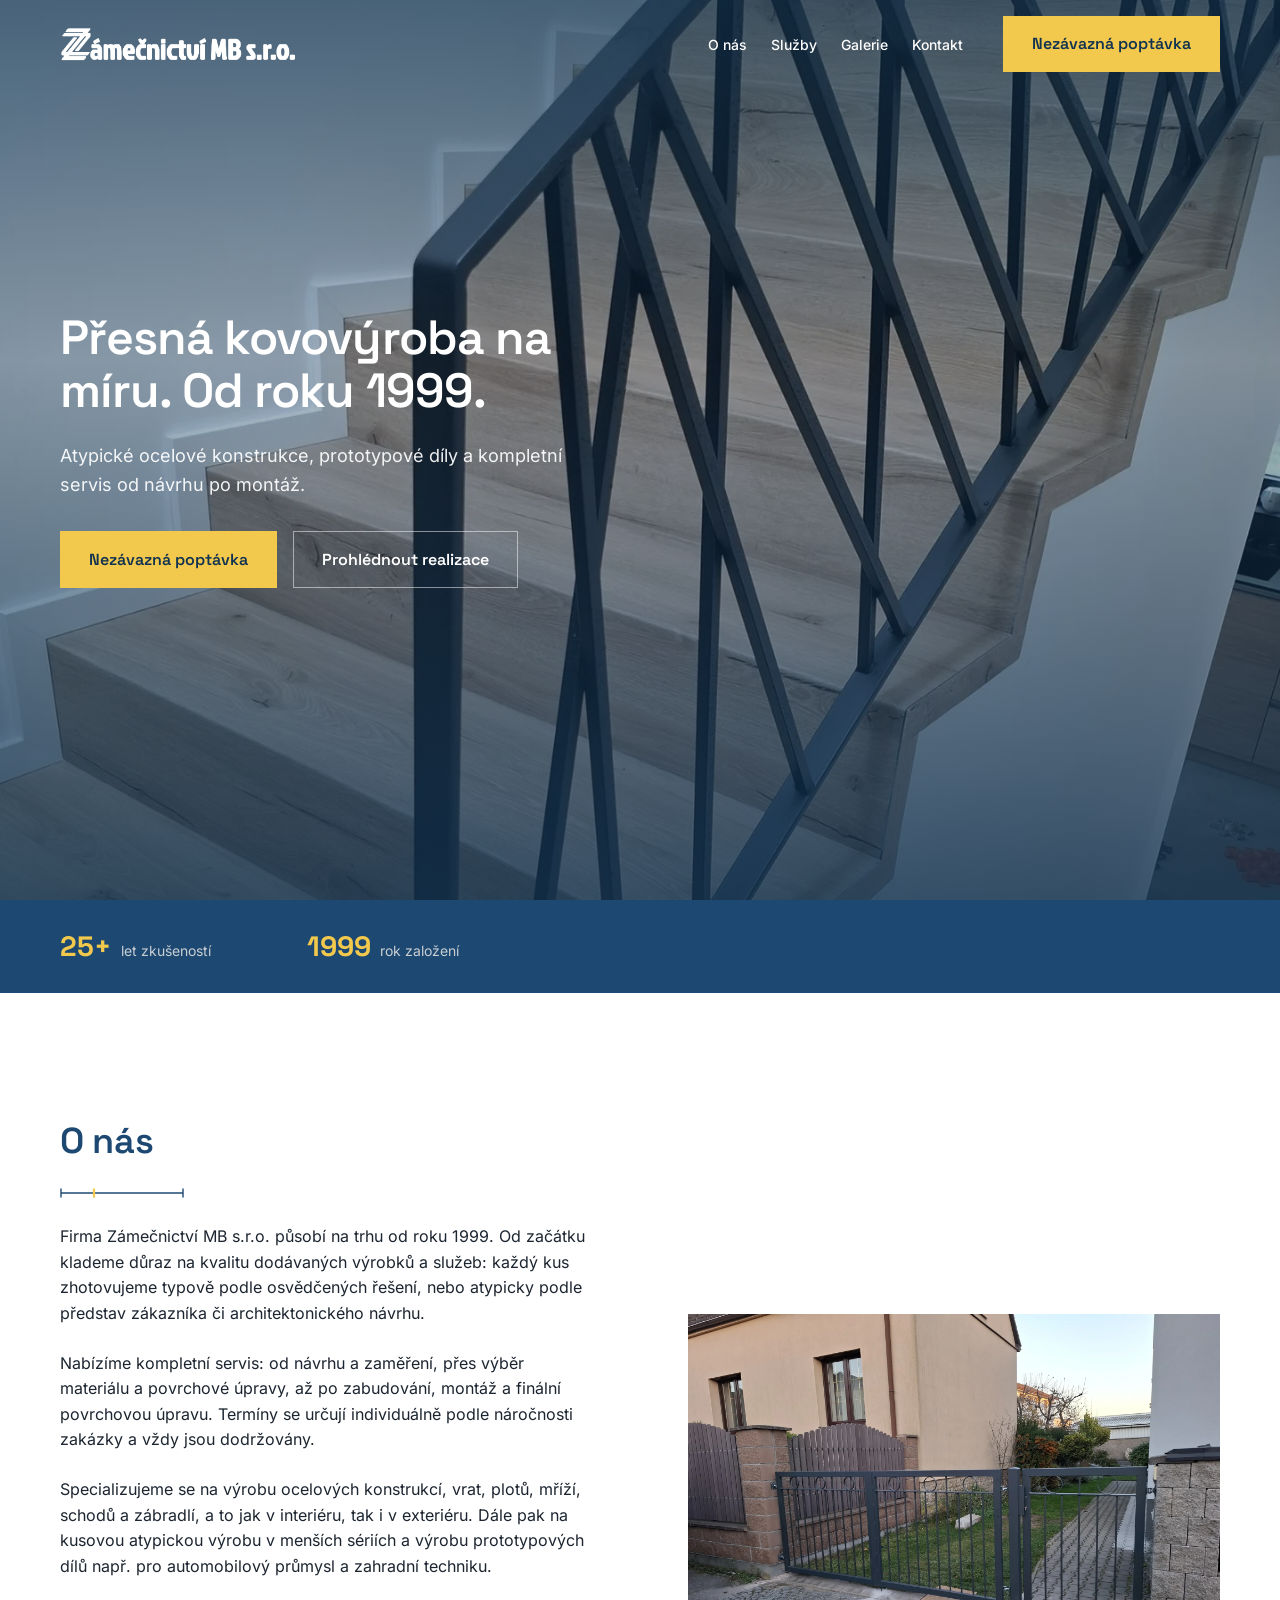
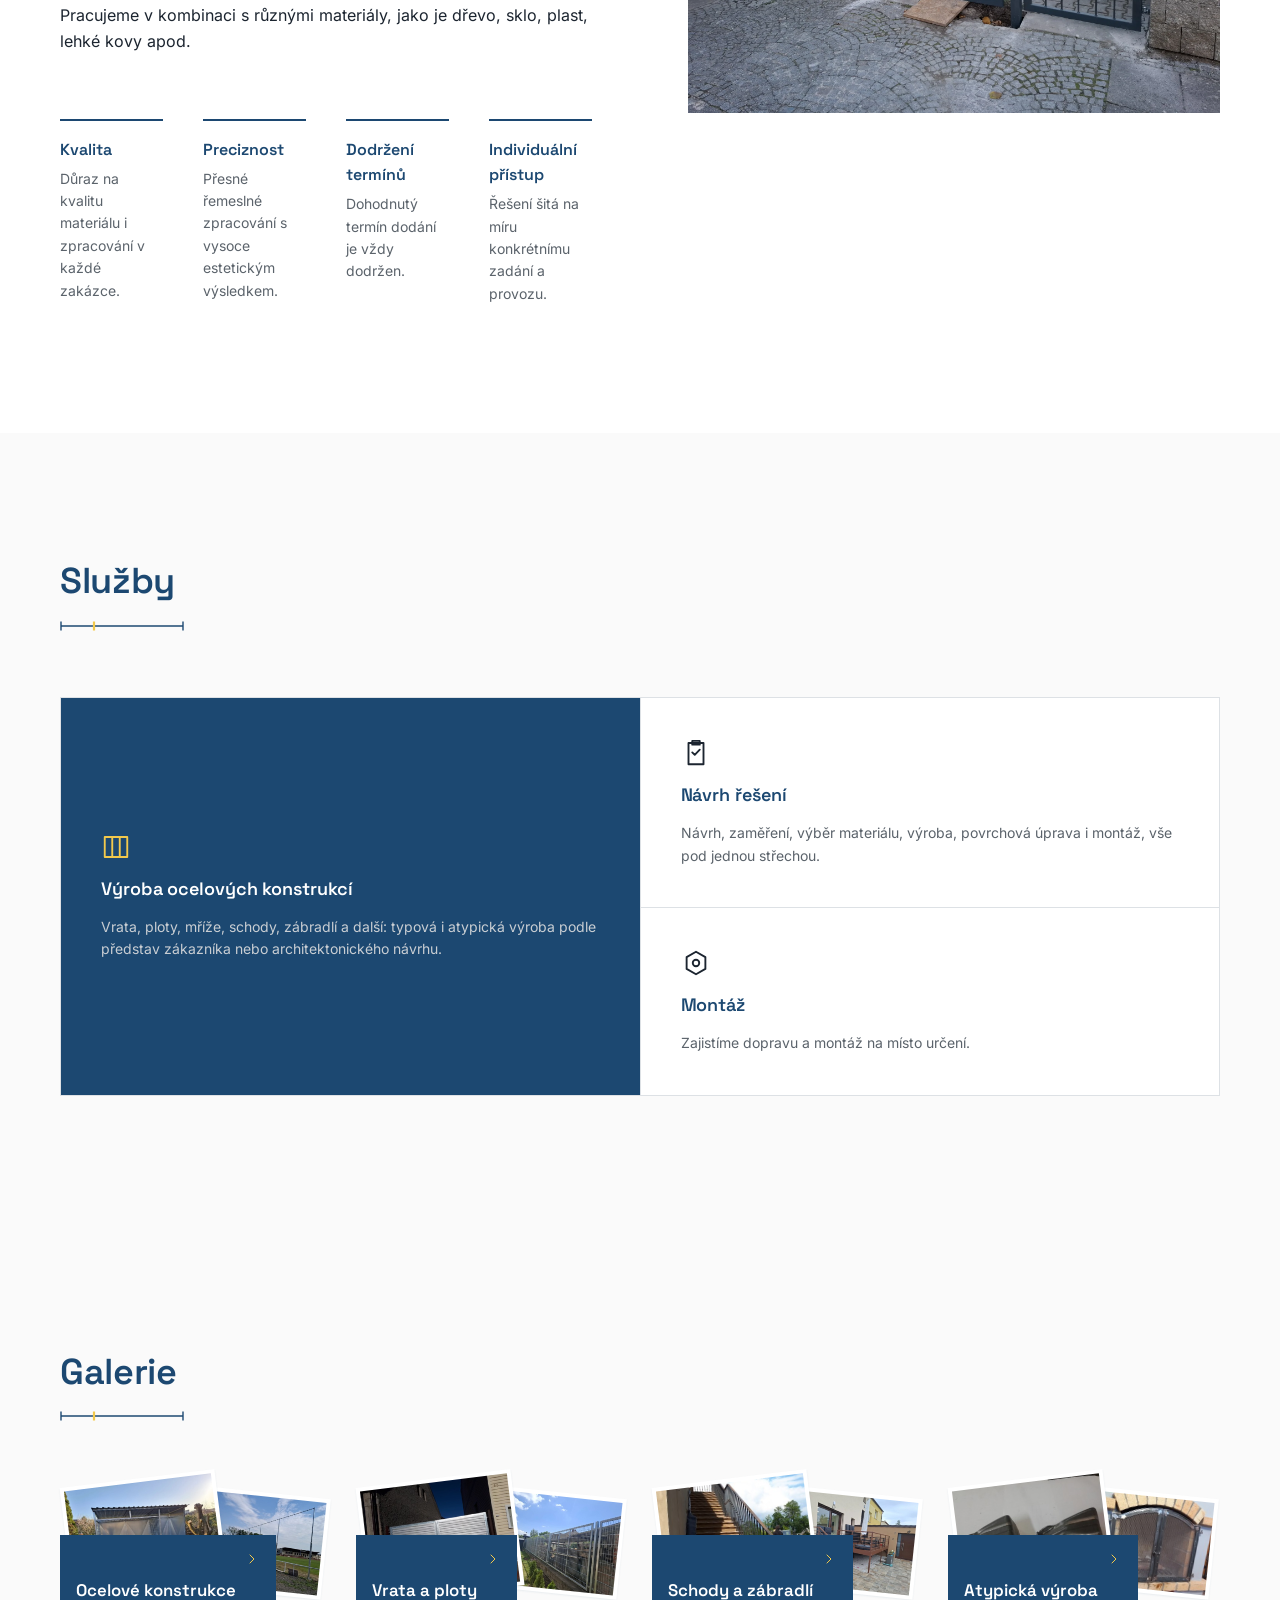
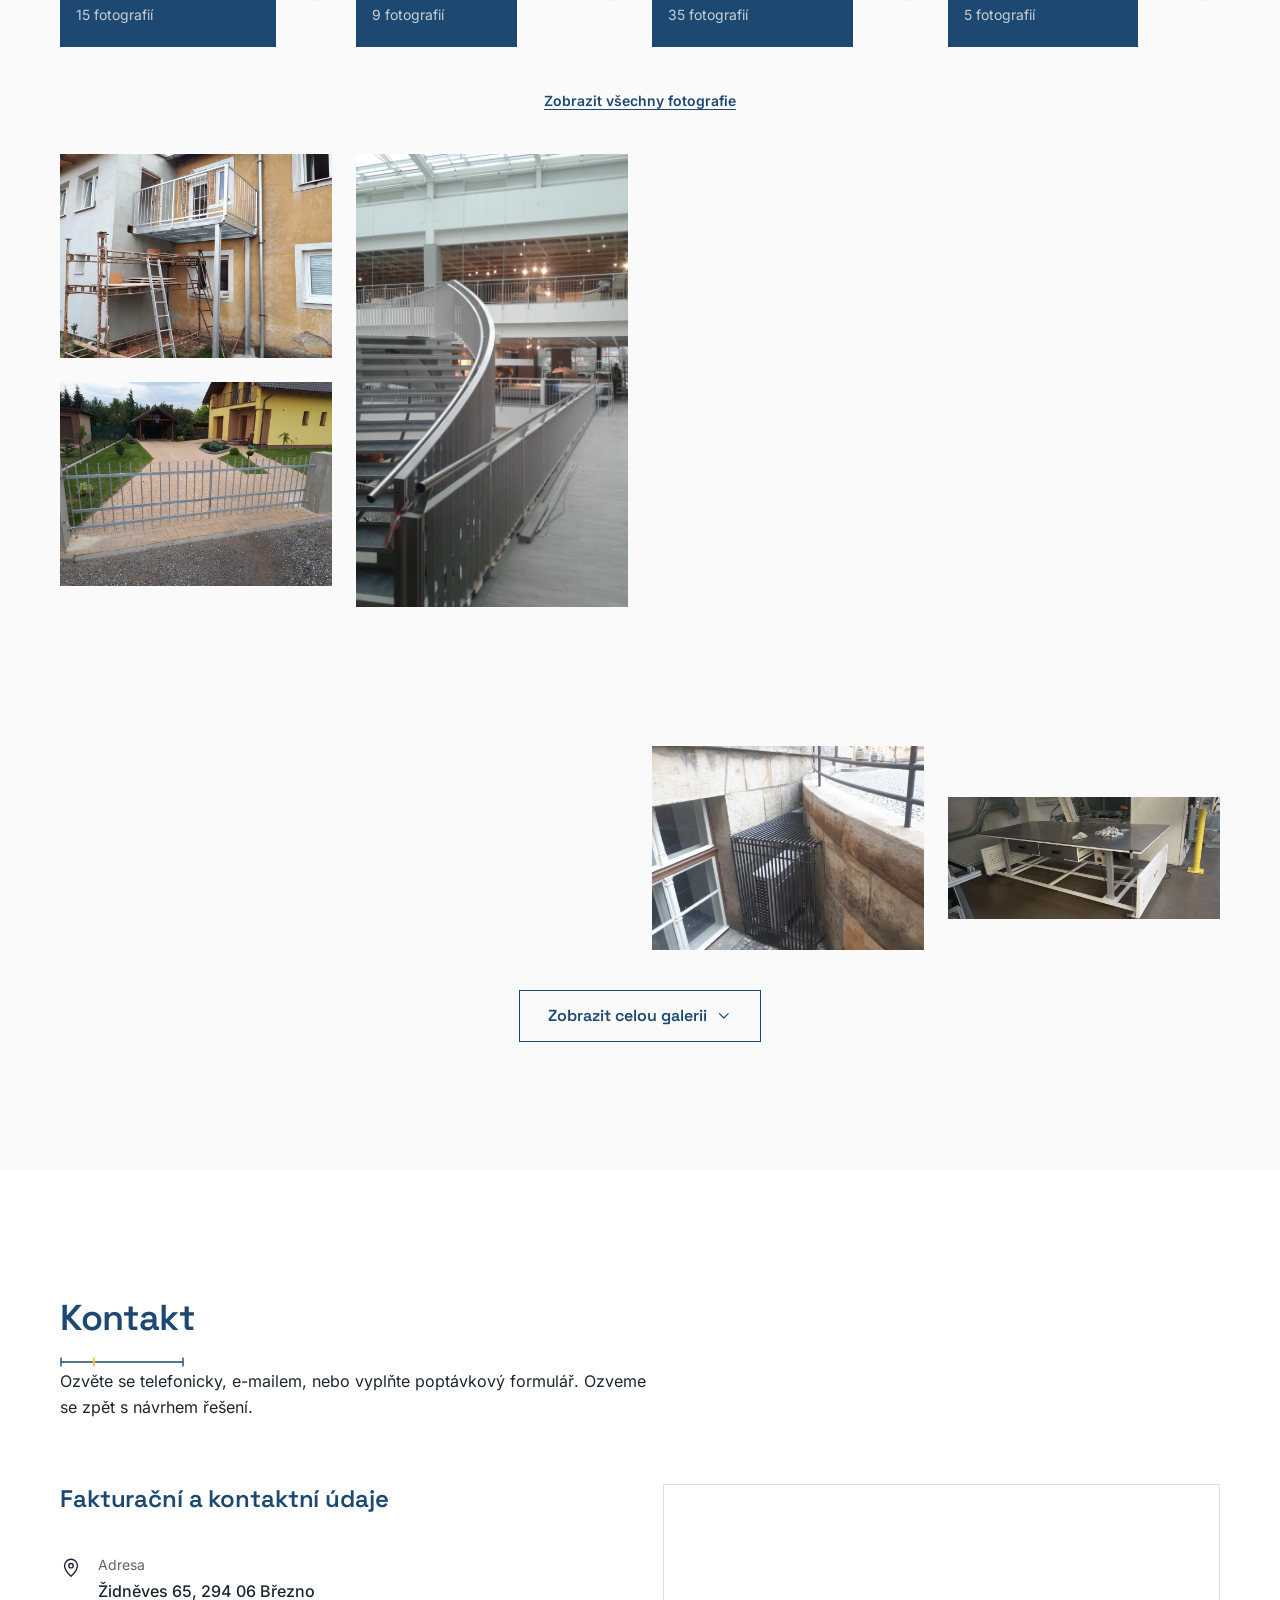
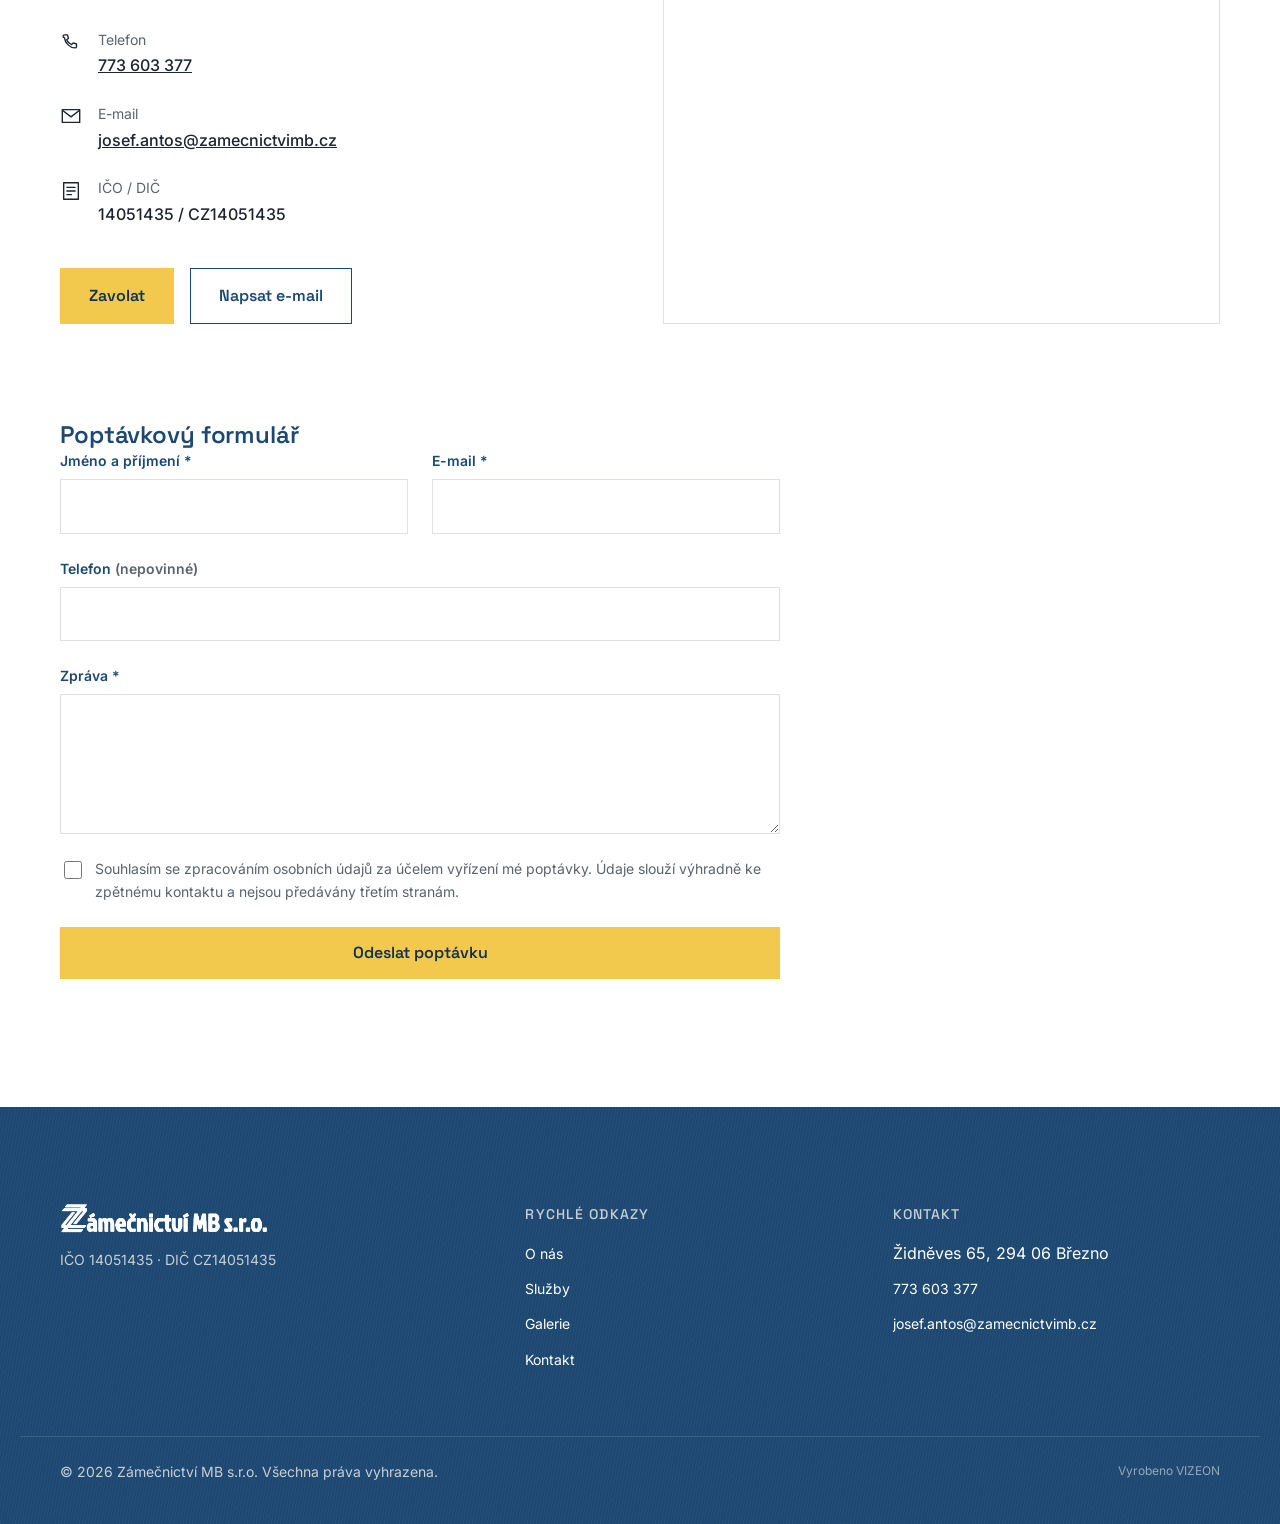
==== commit 5a512927: "Přidat drobný credit VIZEON do patičky s odkazem na vizeon.cz Co-Authored-By: Claude Sonnet 5 <norep" ====
--- a/index.html
+++ b/index.html
@@ -479,6 +479,7 @@
 
   <div class="container footer__bottom">
     <span>© <span id="footer-year">2026</span> Zámečnictví MB s.r.o. Všechna práva vyhrazena.</span>
+    <span class="footer__credit">Vyrobeno <a href="https://vizeon.cz" target="_blank" rel="noopener">VIZEON</a></span>
   </div>
 </footer>
 
--- a/css/layout.css
+++ b/css/layout.css
@@ -298,3 +298,18 @@
   font-size: var(--text-small);
   color: var(--color-grey-light);
 }
+
+.footer__credit {
+  font-size: 0.75rem;
+  color: var(--color-grey-light);
+  opacity: 0.7;
+}
+
+.footer__credit a {
+  color: inherit;
+  text-decoration: none;
+}
+
+.footer__credit a:hover {
+  color: var(--color-yellow);
+}
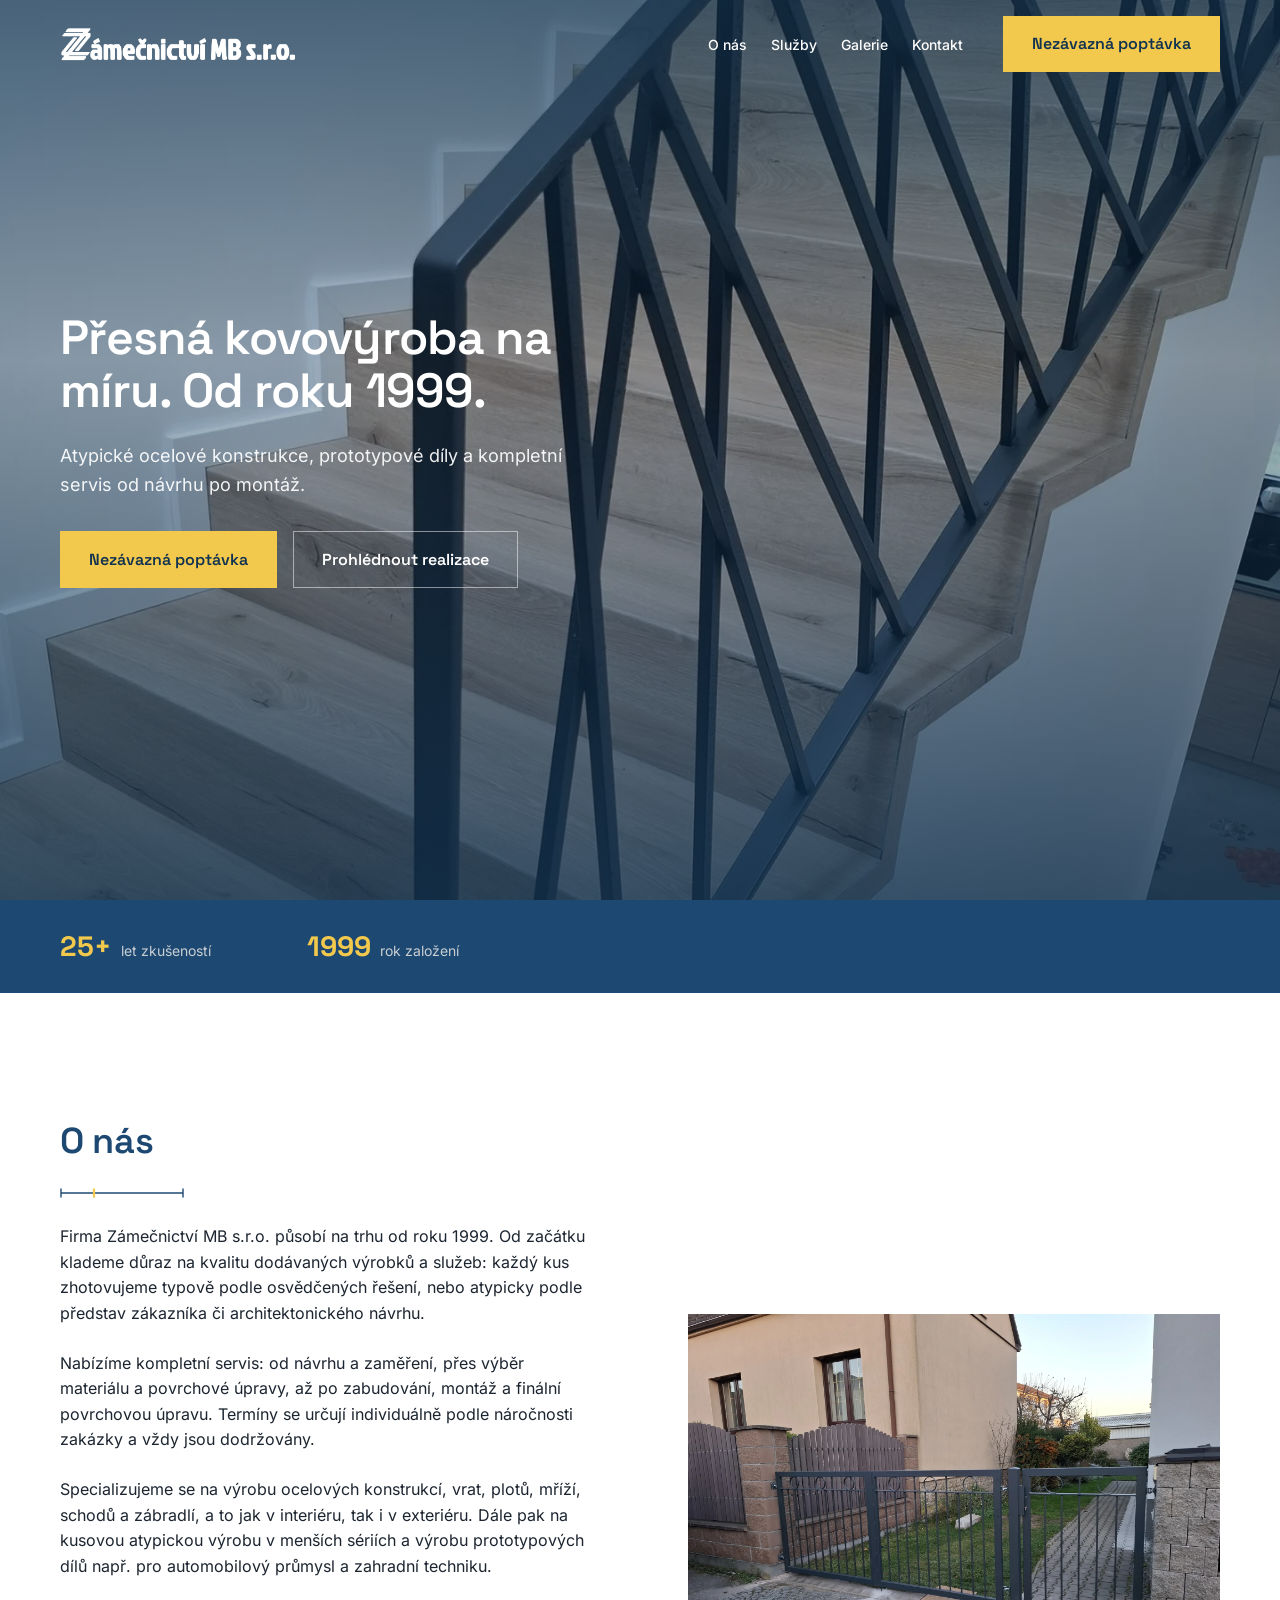
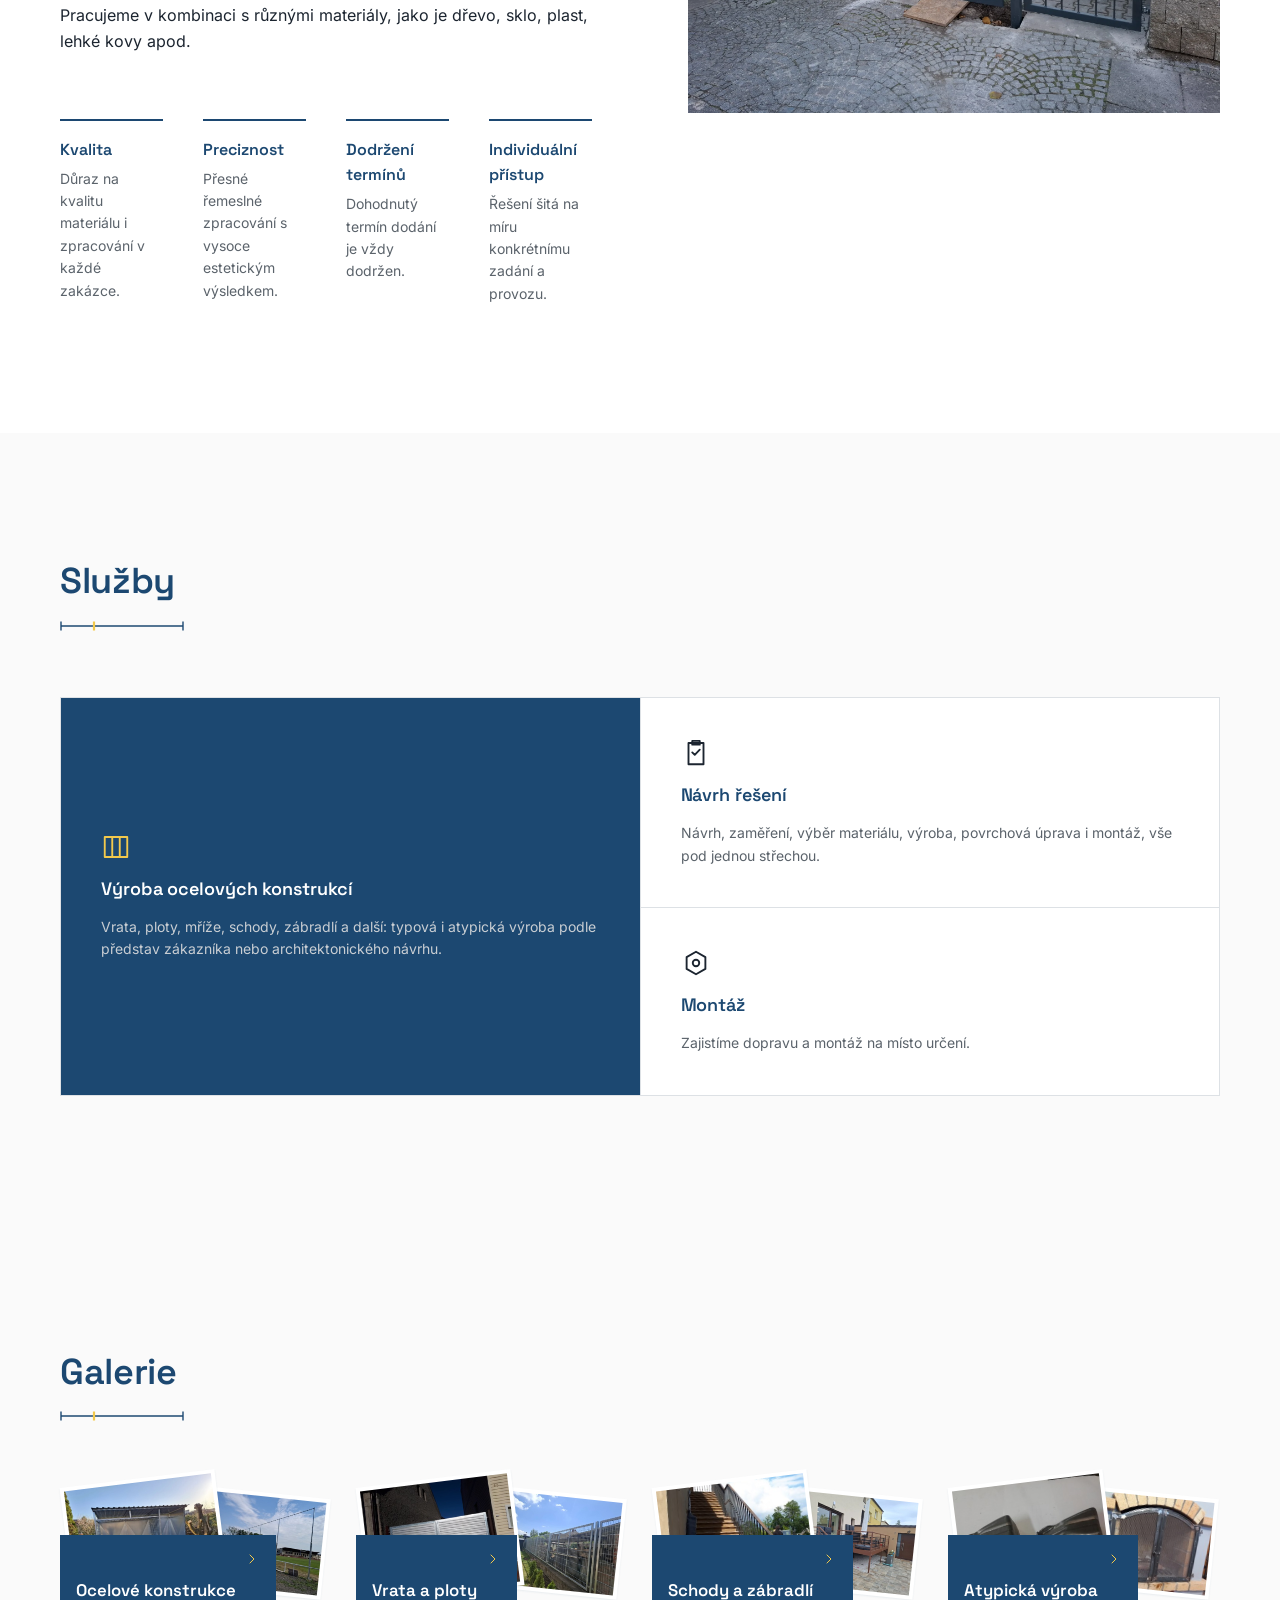
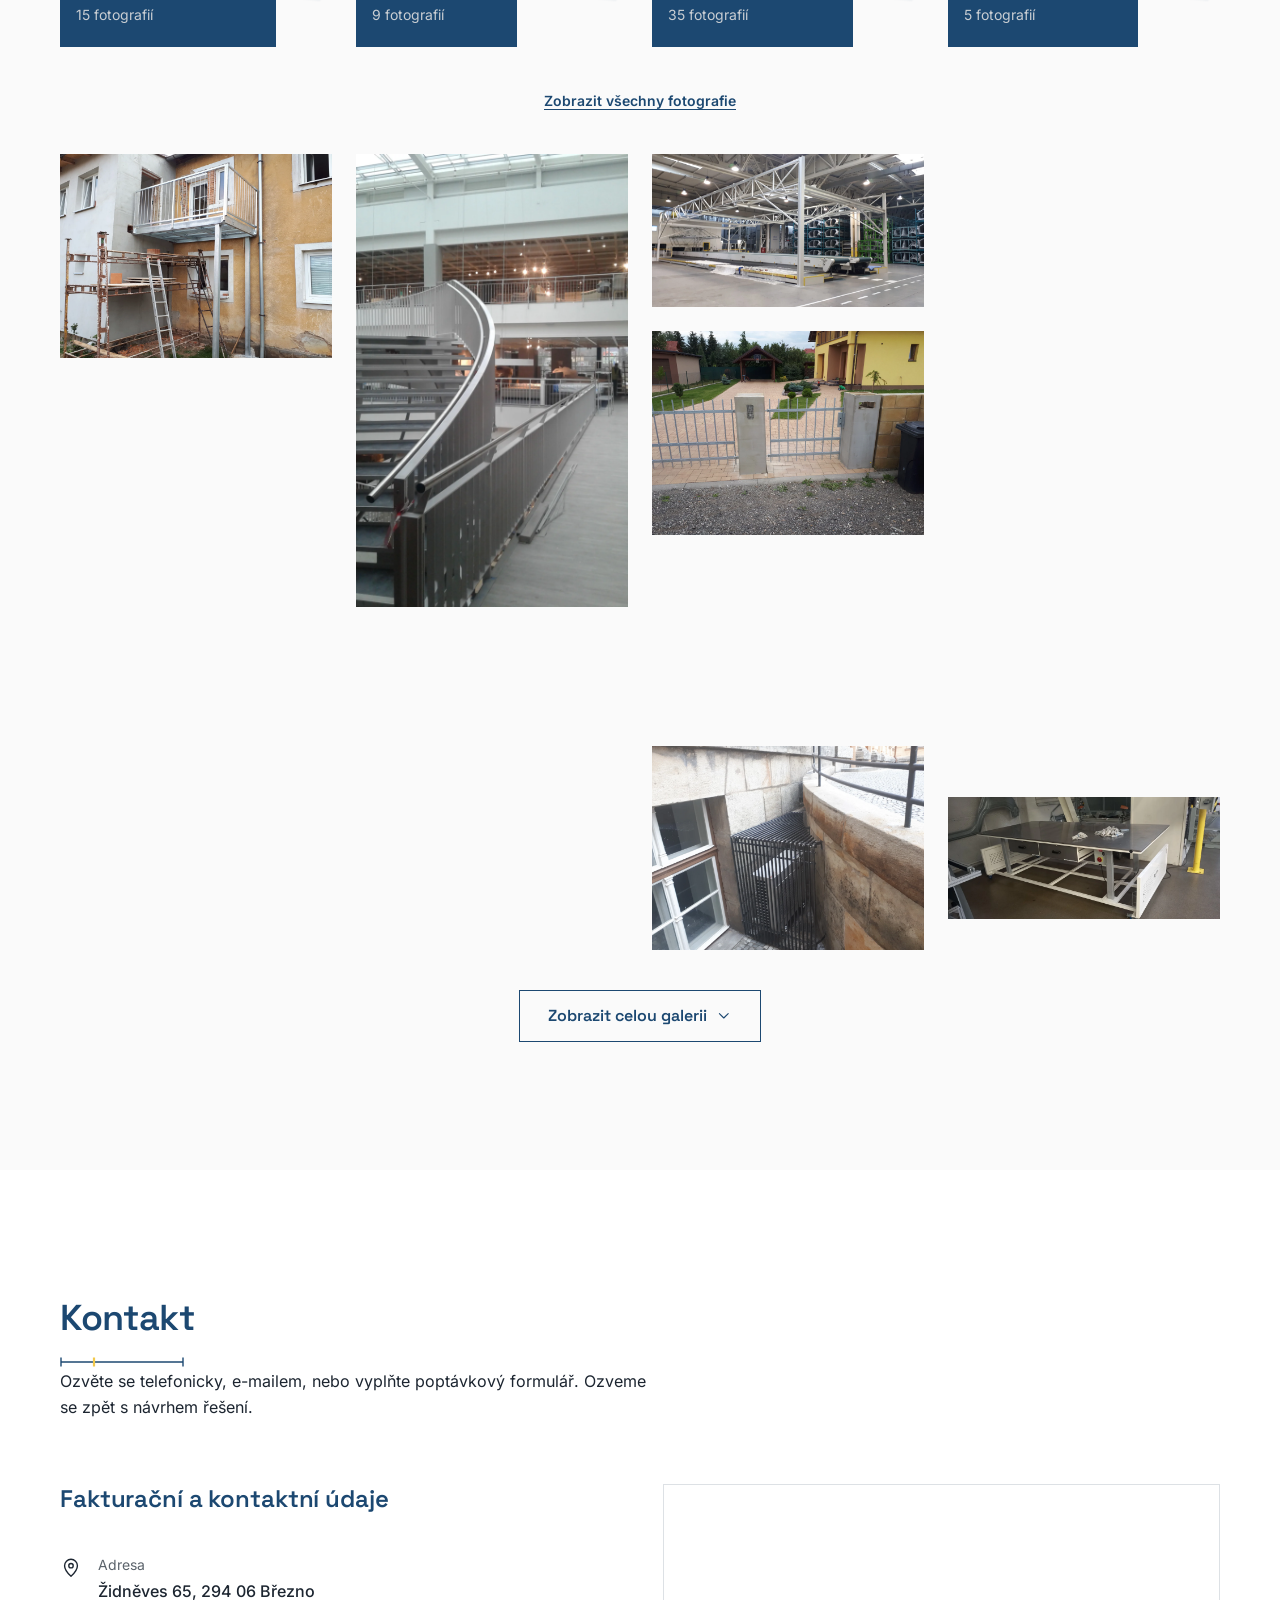
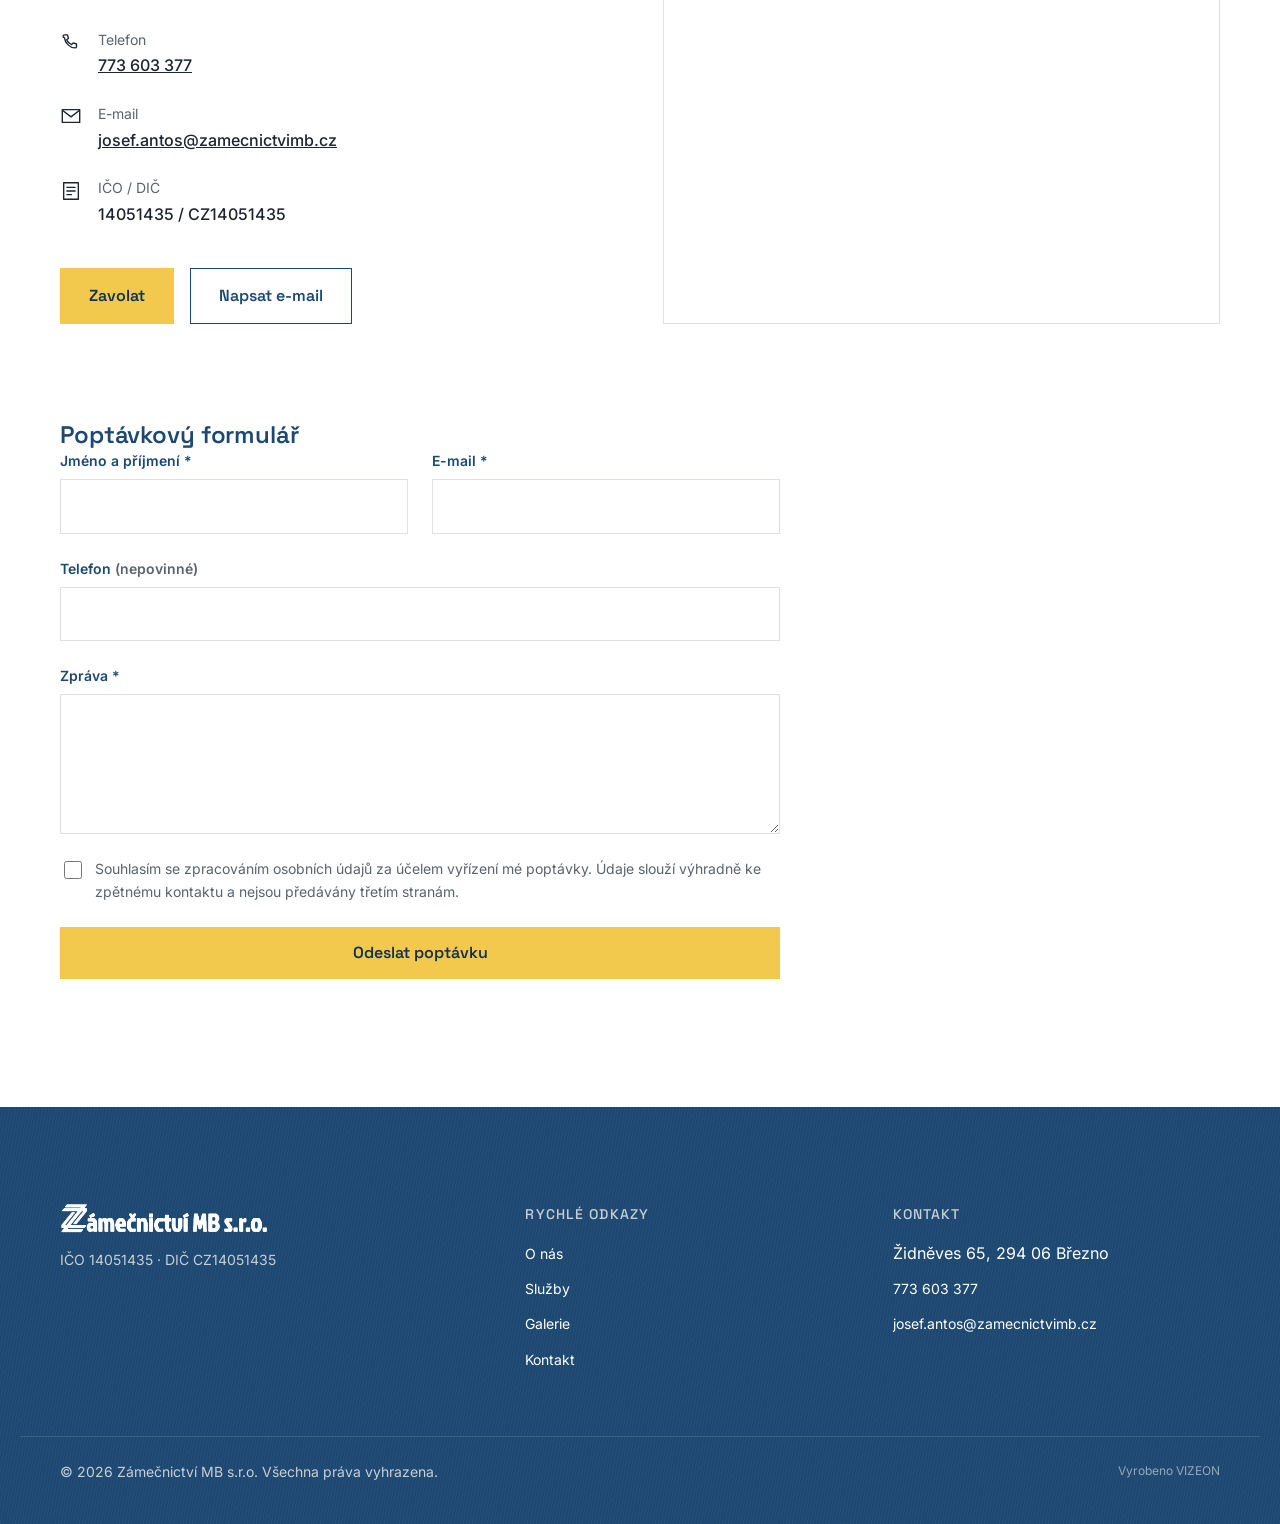
==== commit 5a48cf12: "Přidat navigaci šipkami, klávesnicí a swipe do lightboxu galerie Umožňuje přepínání mezi fotkami bez" ====
--- a/index.html
+++ b/index.html
@@ -486,9 +486,15 @@
 <!-- ============================== LIGHTBOX ============================== -->
 <dialog class="lightbox" id="lightbox" aria-label="Náhled fotografie">
   <div class="lightbox__frame">
+    <button class="lightbox__nav lightbox__nav--prev" id="lightbox-prev" type="button" aria-label="Předchozí fotografie">
+      <svg width="20" height="20"><use href="#icon-chevron-down"/></svg>
+    </button>
     <figure class="photo-frame photo-frame--filled reg-frame" id="lightbox-frame" style="--ar:4/3">
       <img id="lightbox-img" src="" alt="" />
     </figure>
+    <button class="lightbox__nav lightbox__nav--next" id="lightbox-next" type="button" aria-label="Další fotografie">
+      <svg width="20" height="20"><use href="#icon-chevron-down"/></svg>
+    </button>
   </div>
   <div class="lightbox__meta">
     <span id="lightbox-caption" class="form-hint"></span>
--- a/css/sections.css
+++ b/css/sections.css
@@ -477,6 +477,49 @@
   align-items: flex-start;
   overflow: auto;
   min-height: 0;
+  position: relative;
+}
+
+.lightbox__nav {
+  position: absolute;
+  top: 50%;
+  transform: translateY(-50%);
+  z-index: 5;
+  width: 40px;
+  height: 40px;
+  display: inline-flex;
+  align-items: center;
+  justify-content: center;
+  background: var(--color-white);
+  border: 1.5px solid var(--color-border);
+  border-radius: var(--radius);
+  color: var(--color-navy);
+}
+
+.lightbox__nav:hover {
+  border-color: var(--color-navy);
+}
+
+.lightbox__nav--prev {
+  left: var(--space-sm);
+}
+
+.lightbox__nav--prev svg {
+  transform: rotate(90deg);
+}
+
+.lightbox__nav--next {
+  right: var(--space-sm);
+}
+
+.lightbox__nav--next svg {
+  transform: rotate(-90deg);
+}
+
+/* Přiblížený režim slouží k posunu po fotce (drag/scroll) — šipky by
+   překážely a scrollovaly by se spolu s obsahem, proto se skrývají. */
+.lightbox__frame.is-zoomed .lightbox__nav {
+  display: none;
 }
 
 .lightbox__frame .photo-frame {
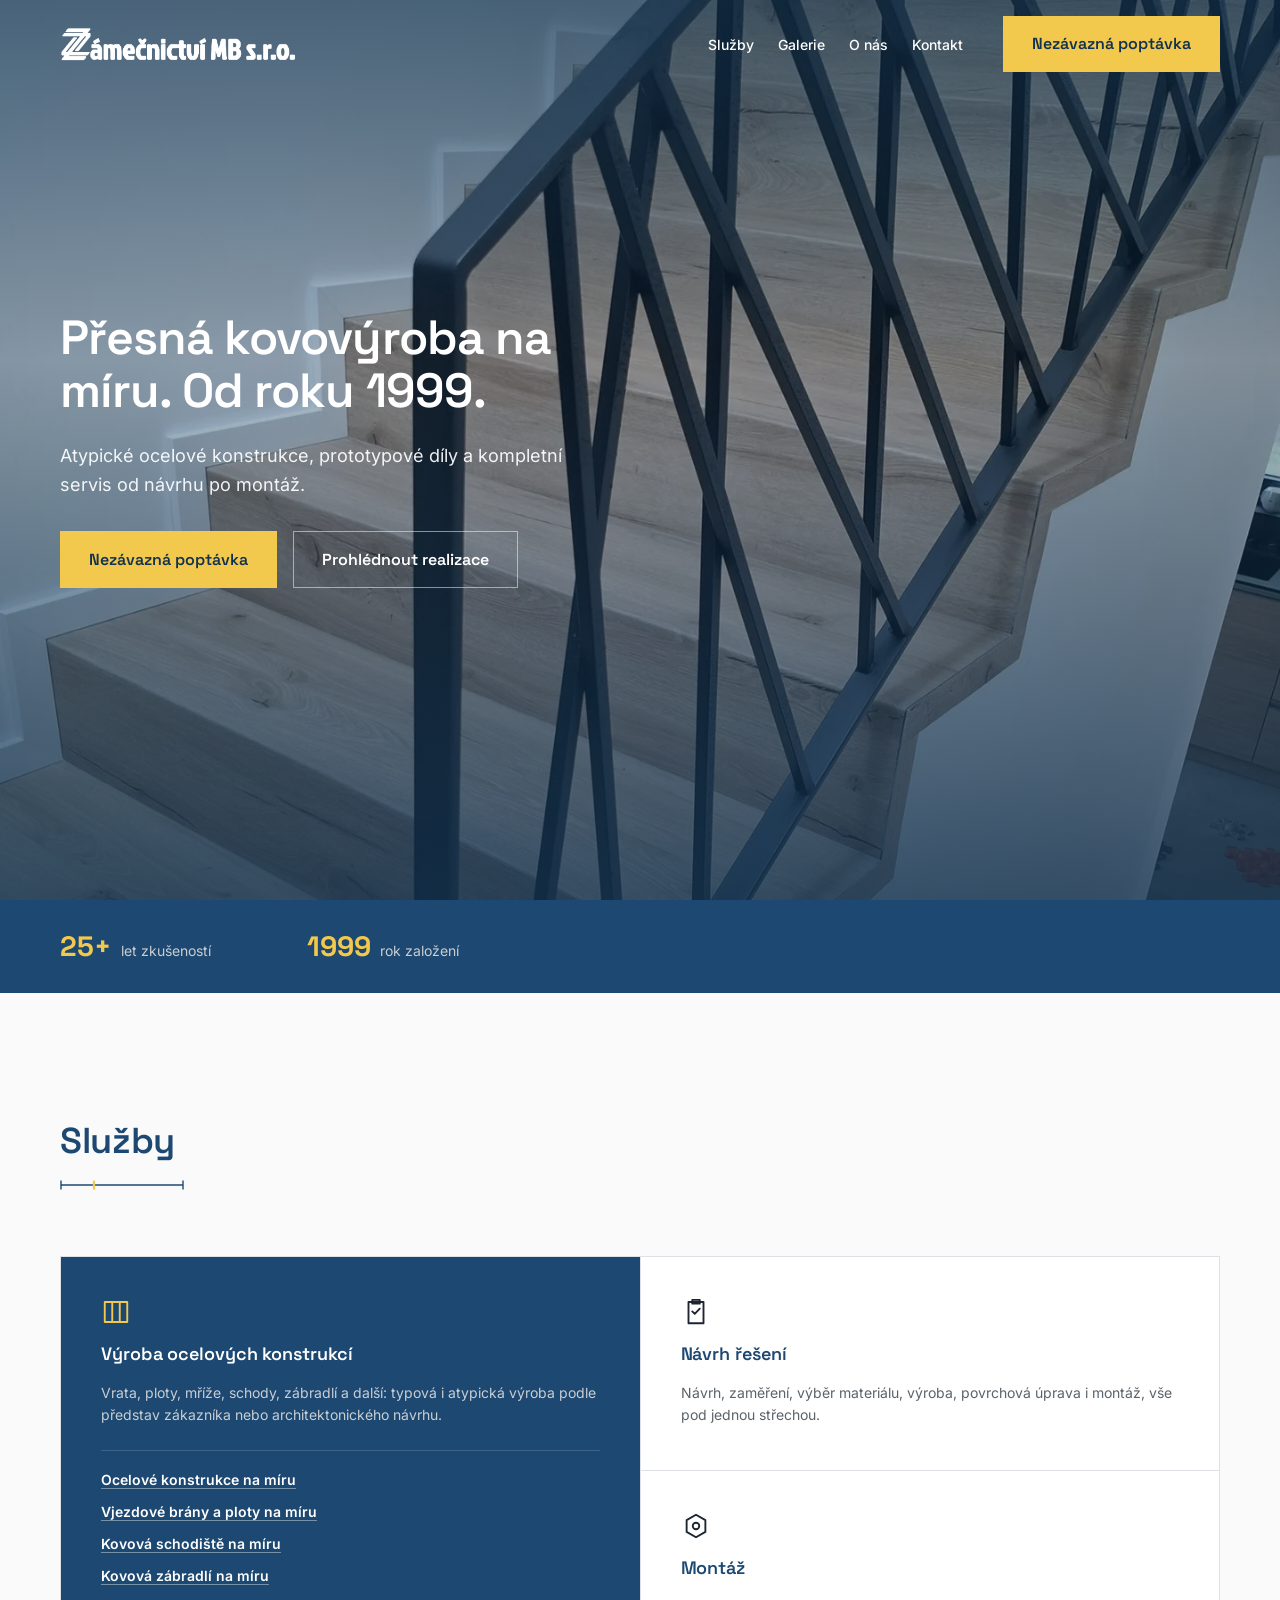
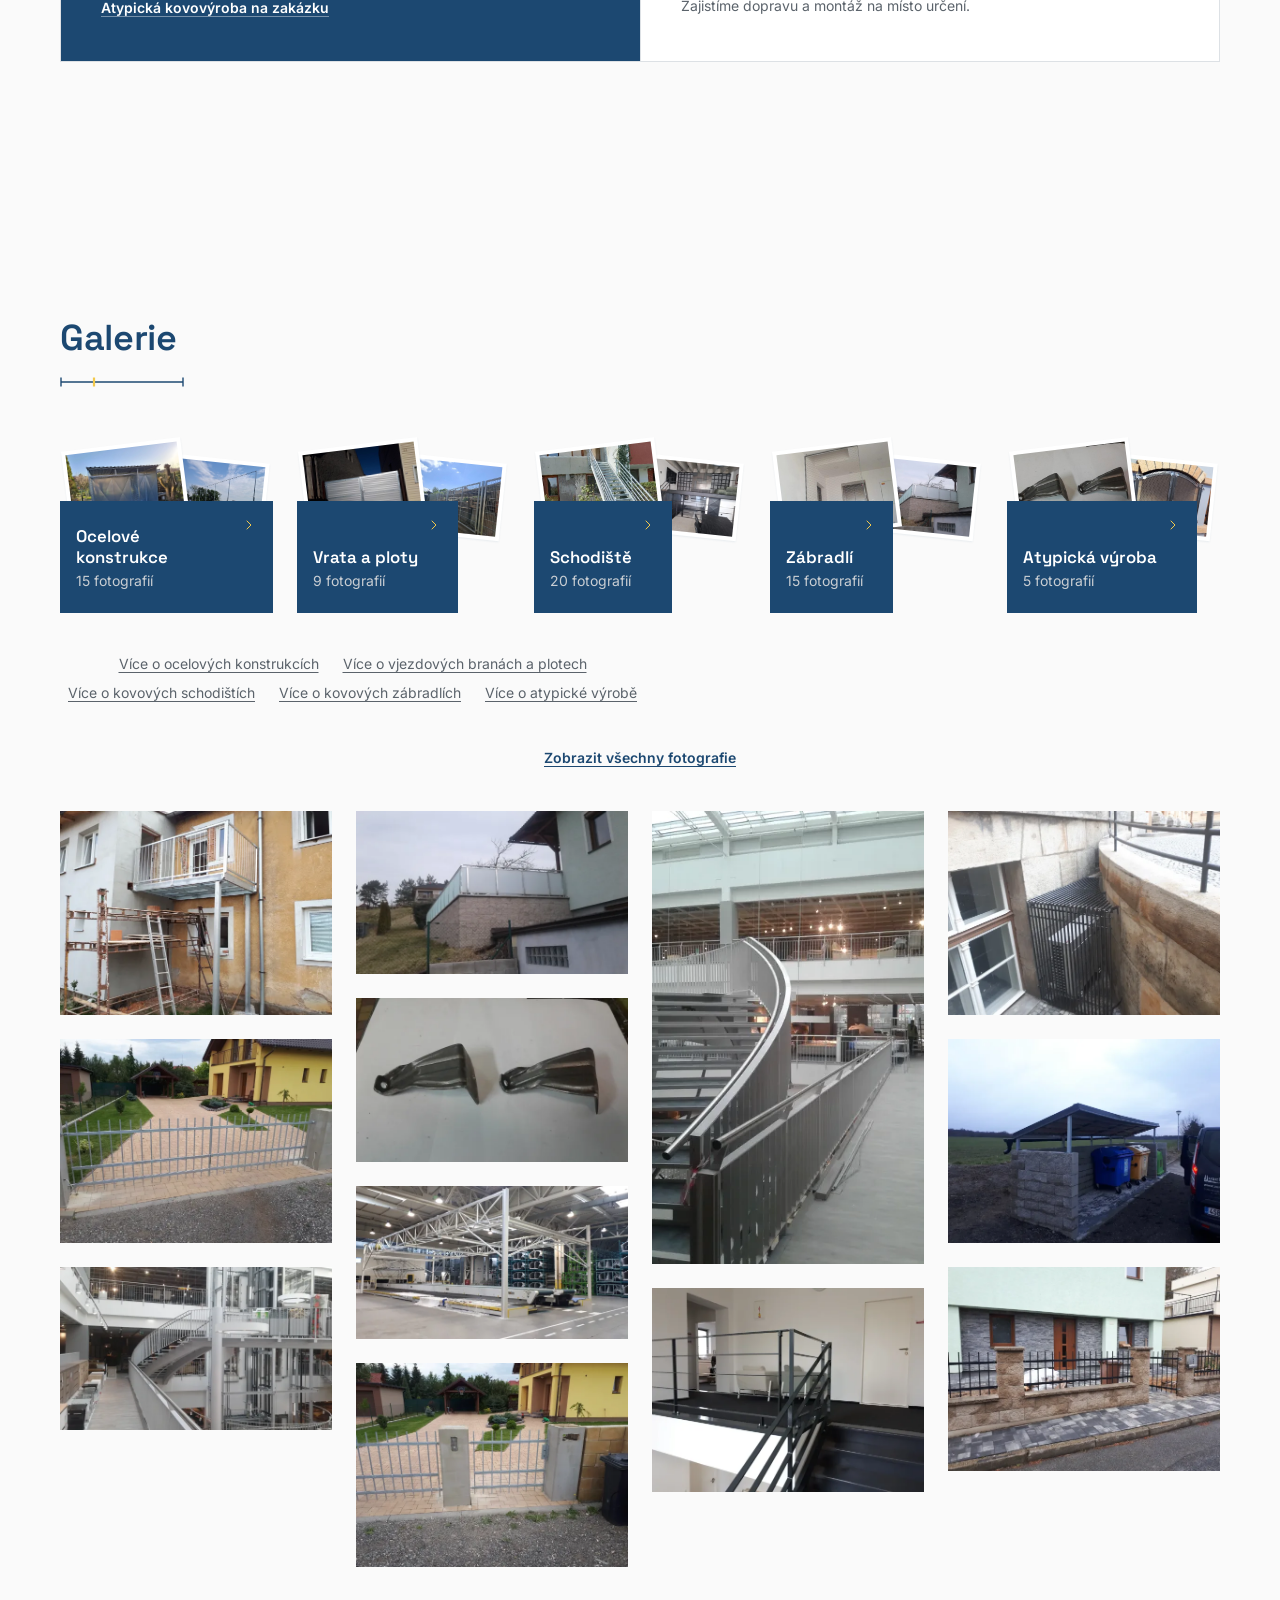
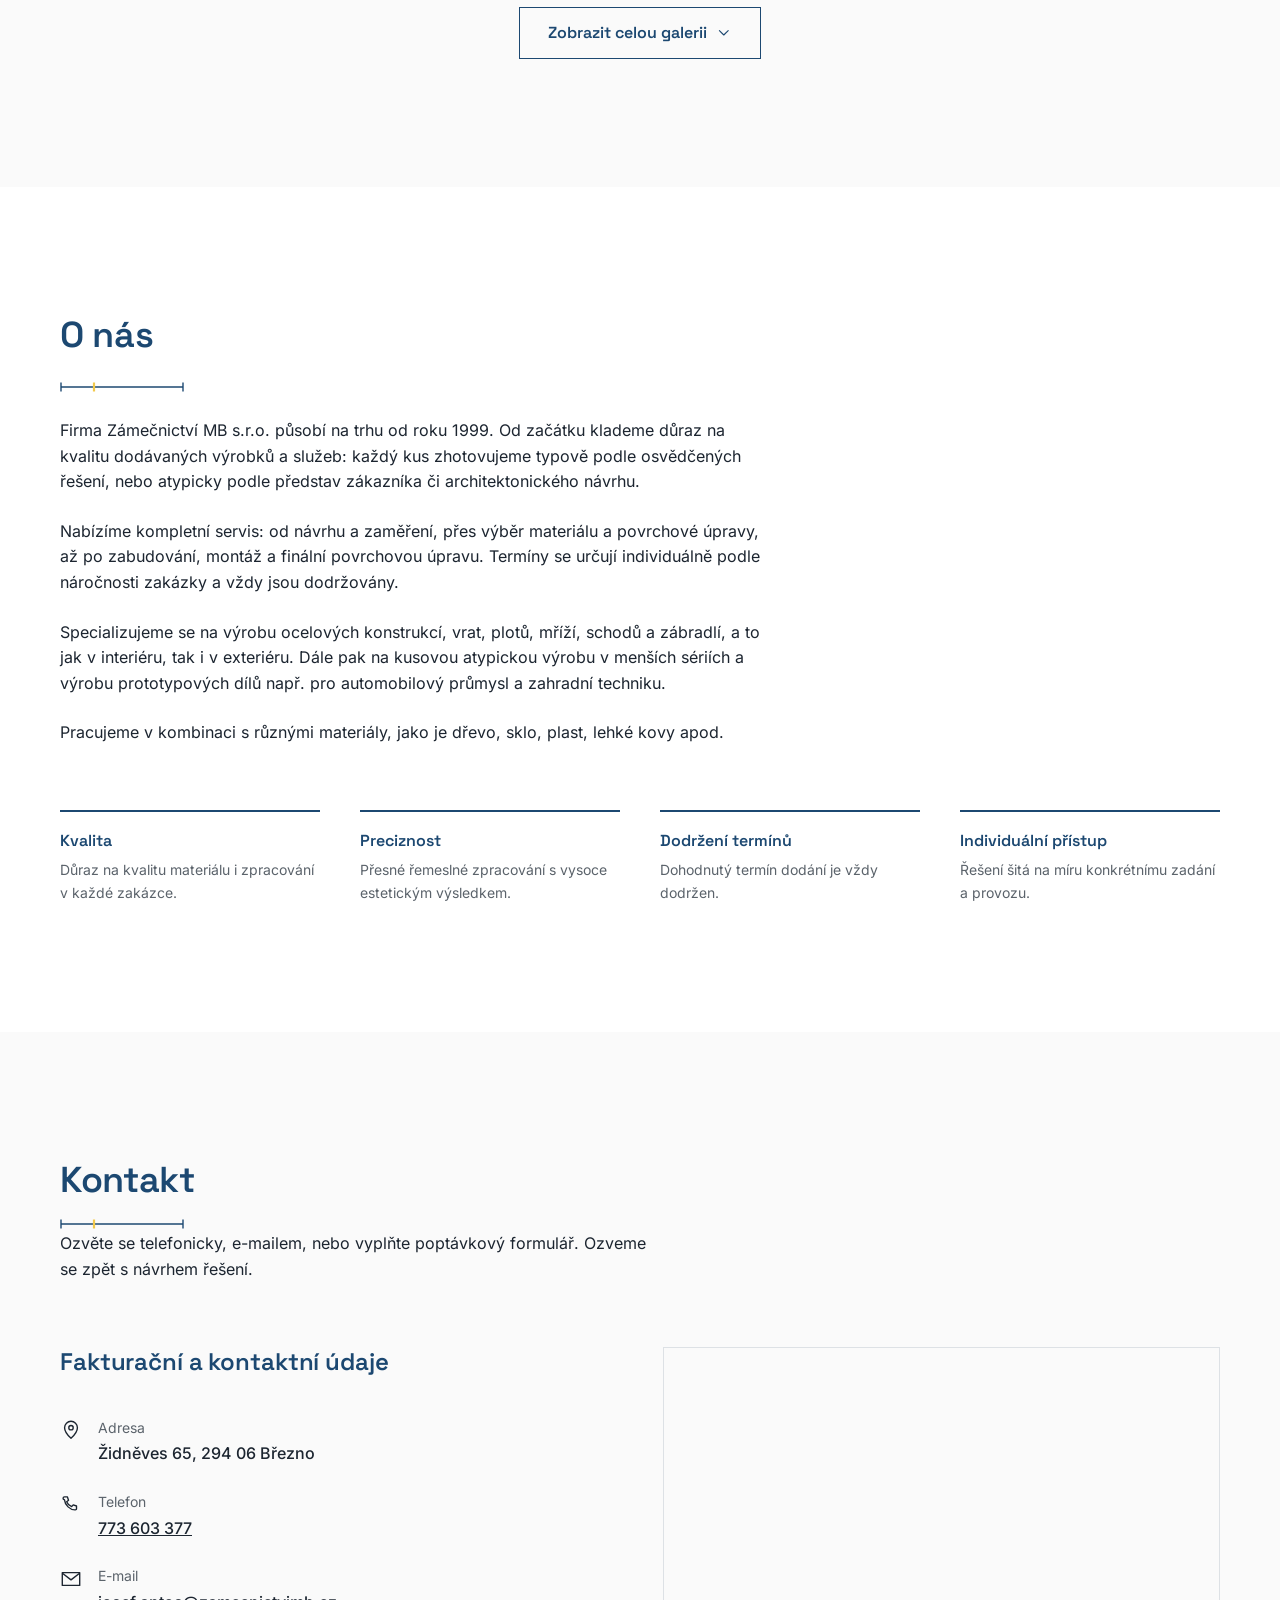
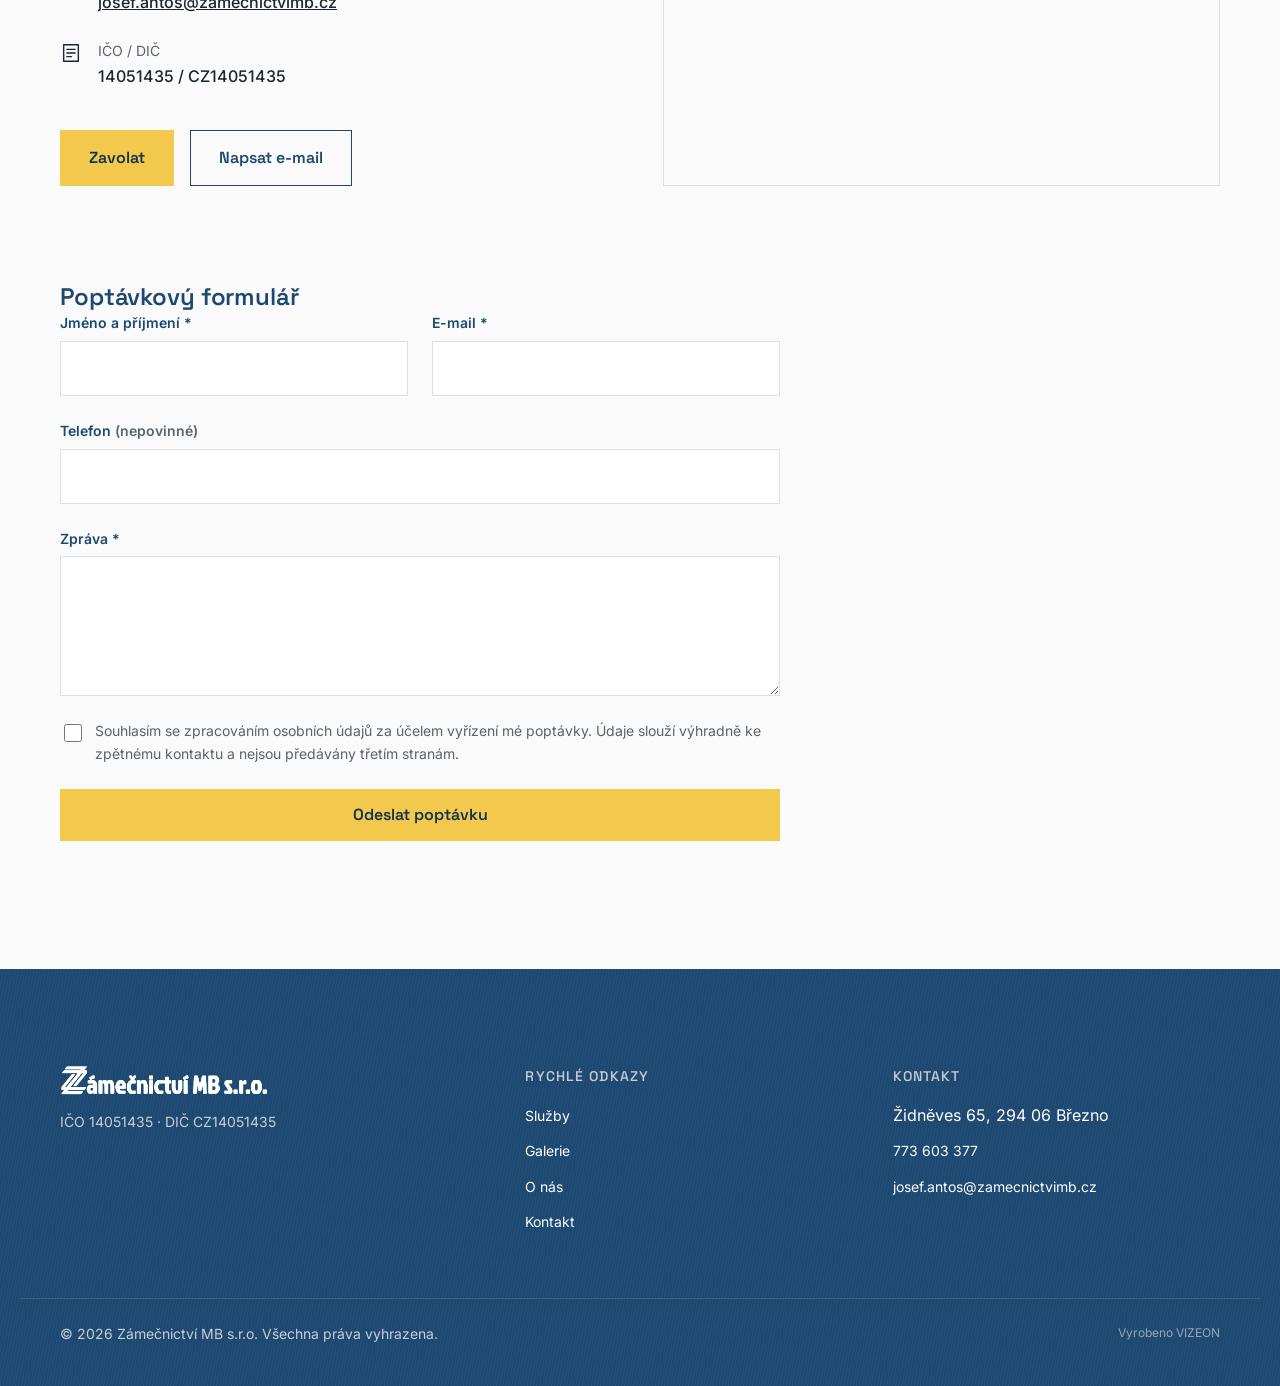
==== commit eba301cf: "Přejmenovat fotky galerie, rozdělit kategorie a přidat podstránky služeb Změny z předchozích session" ====
--- a/index.html
+++ b/index.html
@@ -4,13 +4,16 @@
 <meta charset="UTF-8" />
 <meta name="viewport" content="width=device-width, initial-scale=1" />
 <title>Zámečnictví MB s.r.o. - přesná kovovýroba na míru od roku 1999</title>
-<meta name="description" content="Zámečnictví MB s.r.o., atypická kovovýroba, prototypové díly, ocelové konstrukce, vrata, ploty, schody a zábradlí. Kompletní servis od návrhu po montáž. Na trhu od roku 1999, Březno u Mladé Boleslavi." />
+<meta name="description" content="Zámečnictví MB s.r.o., atypická kovovýroba, ocelové konstrukce, vrata, ploty, schody a zábradlí na míru. Na trhu od roku 1999, Březno u Mladé Boleslavi." />
 <link rel="canonical" href="https://www.zamecnictvimb.cz/" />
+
+<link rel="preload" as="font" type="font/woff2" href="/fonts/space-grotesk/space-grotesk-latin.woff2" crossorigin />
+<link rel="preload" as="font" type="font/woff2" href="/fonts/space-grotesk/space-grotesk-latin-ext.woff2" crossorigin />
 
 <meta property="og:type" content="website" />
 <meta property="og:site_name" content="Zámečnictví MB s.r.o." />
 <meta property="og:title" content="Zámečnictví MB s.r.o. - přesná kovovýroba na míru od roku 1999" />
-<meta property="og:description" content="Atypická kovovýroba, prototypové díly a ocelové konstrukce. Kompletní servis od návrhu po montáž. Na trhu od roku 1999." />
+<meta property="og:description" content="Zámečnictví MB s.r.o., atypická kovovýroba, ocelové konstrukce, vrata, ploty, schody a zábradlí na míru. Na trhu od roku 1999, Březno u Mladé Boleslavi." />
 <meta property="og:url" content="https://www.zamecnictvimb.cz/" />
 <meta property="og:locale" content="cs_CZ" />
 <meta name="twitter:card" content="summary" />
@@ -113,9 +116,9 @@
 
     <nav class="header__nav" aria-label="Hlavní navigace">
       <ul class="header__nav-list">
-        <li><a class="header__nav-link" data-nav-link href="#o-nas">O nás</a></li>
         <li><a class="header__nav-link" data-nav-link href="#sluzby">Služby</a></li>
         <li><a class="header__nav-link" data-nav-link href="#galerie">Galerie</a></li>
+        <li><a class="header__nav-link" data-nav-link href="#o-nas">O nás</a></li>
         <li><a class="header__nav-link" data-nav-link href="#kontakt">Kontakt</a></li>
       </ul>
       <a class="btn btn--primary header__cta" href="#kontakt">Nezávazná poptávka</a>
@@ -129,9 +132,9 @@
 
 <div class="mobile-nav" id="mobile-nav">
   <ul class="mobile-nav__list">
-    <li><a class="mobile-nav__link" data-nav-link href="#o-nas">O nás</a></li>
     <li><a class="mobile-nav__link" data-nav-link href="#sluzby">Služby</a></li>
     <li><a class="mobile-nav__link" data-nav-link href="#galerie">Galerie</a></li>
+    <li><a class="mobile-nav__link" data-nav-link href="#o-nas">O nás</a></li>
     <li><a class="mobile-nav__link" data-nav-link href="#kontakt">Kontakt</a></li>
   </ul>
   <a class="btn btn--primary mobile-nav__cta" href="#kontakt">Nezávazná poptávka</a>
@@ -151,7 +154,7 @@
      ============================================================== -->
 <section class="hero" id="hero">
   <figure class="hero__bg">
-    <img src="/images/galerie/schody-a-zabradli/20250710_081203.webp" alt="Ocelové zábradlí se zkříženou výplní u dřevěného schodiště – realizace Zámečnictví MB" width="1437" height="1920" loading="eager" fetchpriority="high" />
+    <img src="/images/galerie/zabradli/cerne-zabradli-diagonalni-vzor-02.webp" alt="Ocelové zábradlí se zkříženou výplní u dřevěného schodiště – realizace Zámečnictví MB" width="1437" height="1920" loading="eager" fetchpriority="high" />
   </figure>
   <div class="container hero__inner">
     <div class="hero__content">
@@ -177,6 +180,160 @@
     </div>
   </div>
 </div>
+
+<!-- ============================== SLUŽBY ============================== -->
+<section class="section section--offwhite" id="sluzby">
+  <div class="container">
+    <div class="section__head" data-reveal>
+      <h2>Služby</h2>
+      <svg class="dim-rule"><use href="#motif-dim-rule"/></svg>
+    </div>
+
+    <div class="services__grid">
+      <article class="service-tile service-tile--anchor" data-reveal>
+        <svg class="service-tile__icon"><use href="#icon-gate"/></svg>
+        <h3 class="service-tile__title">Výroba ocelových konstrukcí</h3>
+        <p class="service-tile__text">Vrata, ploty, mříže, schody, zábradlí a další: typová i atypická výroba podle představ zákazníka nebo architektonického návrhu.</p>
+        <ul class="service-tile__links">
+          <li><a href="/sluzby/ocelove-konstrukce.html">Ocelové konstrukce na míru</a></li>
+          <li><a href="/sluzby/vrata-a-ploty.html">Vjezdové brány a ploty na míru</a></li>
+          <li><a href="/sluzby/schodiste.html">Kovová schodiště na míru</a></li>
+          <li><a href="/sluzby/zabradli.html">Kovová zábradlí na míru</a></li>
+          <li><a href="/sluzby/atypicka-vyroba.html">Atypická kovovýroba na zakázku</a></li>
+        </ul>
+      </article>
+
+      <article class="service-tile" data-reveal>
+        <svg class="service-tile__icon"><use href="#icon-clipboard"/></svg>
+        <h3 class="service-tile__title">Návrh řešení</h3>
+        <p class="service-tile__text">Návrh, zaměření, výběr materiálu, výroba, povrchová úprava i montáž, vše pod jednou střechou.</p>
+      </article>
+
+      <article class="service-tile" data-reveal>
+        <svg class="service-tile__icon"><use href="#icon-hex"/></svg>
+        <h3 class="service-tile__title">Montáž</h3>
+        <p class="service-tile__text">Zajistíme dopravu a montáž na místo určení.</p>
+      </article>
+    </div>
+  </div>
+</section>
+
+<!-- ============================== GALERIE ============================== -->
+<section class="section section--offwhite" id="galerie">
+  <div class="container">
+    <div class="section__head section__head--wide">
+      <h2>Galerie</h2>
+      <svg class="dim-rule"><use href="#motif-dim-rule"/></svg>
+    </div>
+
+    <!-- 4 oblasti podle reálných složek klienta na Drive – vstupní brána do filtru,
+         fotky vzadu jsou reálné ukázky z dané kategorie. -->
+    <div class="gallery__areas" id="gallery-areas" role="group" aria-label="Oblasti galerie podle kategorie">
+      <button type="button" class="gallery__area gallery__filter-trigger" data-filter="ocelove-konstrukce" data-reveal>
+        <span class="gallery__area-peek" aria-hidden="true">
+          <span class="gallery__area-peek-photo gallery__area-peek-photo--a">
+            <img src="/images/galerie/peek/peek-ocelove-konstrukce-a.jpg" alt="" loading="lazy" />
+          </span>
+          <span class="gallery__area-peek-photo gallery__area-peek-photo--b">
+            <img src="/images/galerie/peek/peek-ocelove-konstrukce-b.jpg" alt="" loading="lazy" />
+          </span>
+        </span>
+        <span class="gallery__area-panel reg-frame--hover">
+          <span class="gallery__area-title">Ocelové konstrukce</span>
+          <span class="gallery__area-count" data-count-for="ocelove-konstrukce"></span>
+          <svg class="gallery__area-arrow"><use href="#icon-chevron-down"/></svg>
+        </span>
+      </button>
+
+      <button type="button" class="gallery__area gallery__filter-trigger" data-filter="vrata-a-ploty" data-reveal>
+        <span class="gallery__area-peek" aria-hidden="true">
+          <span class="gallery__area-peek-photo gallery__area-peek-photo--a">
+            <img src="/images/galerie/peek/peek-vrata-a-ploty-a.jpg" alt="" loading="lazy" />
+          </span>
+          <span class="gallery__area-peek-photo gallery__area-peek-photo--b">
+            <img src="/images/galerie/peek/peek-vrata-a-ploty-b.jpg" alt="" loading="lazy" />
+          </span>
+        </span>
+        <span class="gallery__area-panel reg-frame--hover">
+          <span class="gallery__area-title">Vrata a ploty</span>
+          <span class="gallery__area-count" data-count-for="vrata-a-ploty"></span>
+          <svg class="gallery__area-arrow"><use href="#icon-chevron-down"/></svg>
+        </span>
+      </button>
+
+      <button type="button" class="gallery__area gallery__filter-trigger" data-filter="schodiste" data-reveal>
+        <span class="gallery__area-peek" aria-hidden="true">
+          <span class="gallery__area-peek-photo gallery__area-peek-photo--a">
+            <img src="/images/galerie/peek/peek-schodiste-a.jpg" alt="" loading="lazy" />
+          </span>
+          <span class="gallery__area-peek-photo gallery__area-peek-photo--b">
+            <img src="/images/galerie/peek/peek-schodiste-b.jpg" alt="" loading="lazy" />
+          </span>
+        </span>
+        <span class="gallery__area-panel reg-frame--hover">
+          <span class="gallery__area-title">Schodiště</span>
+          <span class="gallery__area-count" data-count-for="schodiste"></span>
+          <svg class="gallery__area-arrow"><use href="#icon-chevron-down"/></svg>
+        </span>
+      </button>
+
+      <button type="button" class="gallery__area gallery__filter-trigger" data-filter="zabradli" data-reveal>
+        <span class="gallery__area-peek" aria-hidden="true">
+          <span class="gallery__area-peek-photo gallery__area-peek-photo--a">
+            <img src="/images/galerie/peek/peek-zabradli-a.jpg" alt="" loading="lazy" />
+          </span>
+          <span class="gallery__area-peek-photo gallery__area-peek-photo--b">
+            <img src="/images/galerie/peek/peek-zabradli-b.jpg" alt="" loading="lazy" />
+          </span>
+        </span>
+        <span class="gallery__area-panel reg-frame--hover">
+          <span class="gallery__area-title">Zábradlí</span>
+          <span class="gallery__area-count" data-count-for="zabradli"></span>
+          <svg class="gallery__area-arrow"><use href="#icon-chevron-down"/></svg>
+        </span>
+      </button>
+
+      <button type="button" class="gallery__area gallery__filter-trigger" data-filter="atypicka-vyroba" data-reveal>
+        <span class="gallery__area-peek" aria-hidden="true">
+          <span class="gallery__area-peek-photo gallery__area-peek-photo--a">
+            <img src="/images/galerie/peek/peek-atypicka-vyroba-a.jpg" alt="" loading="lazy" />
+          </span>
+          <span class="gallery__area-peek-photo gallery__area-peek-photo--b">
+            <img src="/images/galerie/peek/peek-atypicka-vyroba-b.jpg" alt="" loading="lazy" />
+          </span>
+        </span>
+        <span class="gallery__area-panel reg-frame--hover">
+          <span class="gallery__area-title">Atypická výroba</span>
+          <span class="gallery__area-count" data-count-for="atypicka-vyroba"></span>
+          <svg class="gallery__area-arrow"><use href="#icon-chevron-down"/></svg>
+        </span>
+      </button>
+    </div>
+
+    <p class="gallery__spoke-links">
+      <a href="/sluzby/ocelove-konstrukce.html">Více o ocelových konstrukcích</a>
+      <a href="/sluzby/vrata-a-ploty.html">Více o vjezdových branách a plotech</a>
+      <a href="/sluzby/schodiste.html">Více o kovových schodištích</a>
+      <a href="/sluzby/zabradli.html">Více o kovových zábradlích</a>
+      <a href="/sluzby/atypicka-vyroba.html">Více o atypické výrobě</a>
+    </p>
+
+    <div class="gallery__areas-reset">
+      <button type="button" class="gallery__reset gallery__filter-trigger is-active" data-filter="vse">Zobrazit všechny fotografie</button>
+    </div>
+
+    <div class="gallery__grid" id="gallery-grid">
+      <!-- 20 očíslovaných placeholderů, rozdělených do 4 kategorií, smíšené poměry stran pro masonry rytmus -->
+    </div>
+
+    <div class="gallery__toggle-wrap">
+      <button type="button" class="btn btn--secondary gallery__toggle" id="gallery-toggle" aria-expanded="false" aria-controls="gallery-grid">
+        <span class="gallery__toggle-label">Zobrazit celou galerii</span>
+        <svg class="gallery__toggle-icon"><use href="#icon-chevron-down"/></svg>
+      </button>
+    </div>
+  </div>
+</section>
 
 <!-- ============================== O NÁS ============================== -->
 <section class="section" id="o-nas">
@@ -208,140 +365,11 @@
         </div>
       </div>
     </div>
-
-    <div class="about__visual">
-      <figure class="photo-frame photo-frame--filled" style="--ar:4/3">
-        <img src="/images/about/o-nas.webp" alt="Kovaná vrata a plot – ukázka realizace Zámečnictví MB" width="1920" height="1440" loading="lazy" />
-      </figure>
-    </div>
   </div>
 </section>
 
-<!-- ============================== SLUŽBY ============================== -->
-<section class="section section--offwhite" id="sluzby">
-  <div class="container">
-    <div class="section__head" data-reveal>
-      <h2>Služby</h2>
-      <svg class="dim-rule"><use href="#motif-dim-rule"/></svg>
-    </div>
-
-    <div class="services__grid">
-      <article class="service-tile service-tile--anchor" data-reveal>
-        <svg class="service-tile__icon"><use href="#icon-gate"/></svg>
-        <h3 class="service-tile__title">Výroba ocelových konstrukcí</h3>
-        <p class="service-tile__text">Vrata, ploty, mříže, schody, zábradlí a další: typová i atypická výroba podle představ zákazníka nebo architektonického návrhu.</p>
-      </article>
-
-      <article class="service-tile" data-reveal>
-        <svg class="service-tile__icon"><use href="#icon-clipboard"/></svg>
-        <h3 class="service-tile__title">Návrh řešení</h3>
-        <p class="service-tile__text">Návrh, zaměření, výběr materiálu, výroba, povrchová úprava i montáž, vše pod jednou střechou.</p>
-      </article>
-
-      <article class="service-tile" data-reveal>
-        <svg class="service-tile__icon"><use href="#icon-hex"/></svg>
-        <h3 class="service-tile__title">Montáž</h3>
-        <p class="service-tile__text">Zajistíme dopravu a montáž na místo určení.</p>
-      </article>
-    </div>
-  </div>
-</section>
-
-<!-- ============================== GALERIE ============================== -->
-<section class="section section--offwhite" id="galerie">
-  <div class="container">
-    <div class="section__head section__head--wide">
-      <h2>Galerie</h2>
-      <svg class="dim-rule"><use href="#motif-dim-rule"/></svg>
-    </div>
-
-    <!-- 4 oblasti podle reálných složek klienta na Drive – vstupní brána do filtru,
-         fotky vzadu jsou reálné ukázky z dané kategorie. -->
-    <div class="gallery__areas" id="gallery-areas" role="group" aria-label="Oblasti galerie podle kategorie">
-      <button type="button" class="gallery__area gallery__filter-trigger" data-filter="ocelove-konstrukce" data-reveal>
-        <span class="gallery__area-peek" aria-hidden="true">
-          <span class="gallery__area-peek-photo gallery__area-peek-photo--a">
-            <img src="/images/galerie/peek/peek-ocelove-konstrukce-a.jpg" alt="" loading="lazy" />
-          </span>
-          <span class="gallery__area-peek-photo gallery__area-peek-photo--b">
-            <img src="/images/galerie/peek/peek-ocelove-konstrukce-b.jpg" alt="" loading="lazy" />
-          </span>
-        </span>
-        <span class="gallery__area-panel reg-frame--hover">
-          <span class="gallery__area-title">Ocelové konstrukce</span>
-          <span class="gallery__area-count" data-count-for="ocelove-konstrukce"></span>
-          <svg class="gallery__area-arrow"><use href="#icon-chevron-down"/></svg>
-        </span>
-      </button>
-
-      <button type="button" class="gallery__area gallery__filter-trigger" data-filter="vrata-a-ploty" data-reveal>
-        <span class="gallery__area-peek" aria-hidden="true">
-          <span class="gallery__area-peek-photo gallery__area-peek-photo--a">
-            <img src="/images/galerie/peek/peek-vrata-a-ploty-a.jpg" alt="" loading="lazy" />
-          </span>
-          <span class="gallery__area-peek-photo gallery__area-peek-photo--b">
-            <img src="/images/galerie/peek/peek-vrata-a-ploty-b.jpg" alt="" loading="lazy" />
-          </span>
-        </span>
-        <span class="gallery__area-panel reg-frame--hover">
-          <span class="gallery__area-title">Vrata a ploty</span>
-          <span class="gallery__area-count" data-count-for="vrata-a-ploty"></span>
-          <svg class="gallery__area-arrow"><use href="#icon-chevron-down"/></svg>
-        </span>
-      </button>
-
-      <button type="button" class="gallery__area gallery__filter-trigger" data-filter="schody-a-zabradli" data-reveal>
-        <span class="gallery__area-peek" aria-hidden="true">
-          <span class="gallery__area-peek-photo gallery__area-peek-photo--a">
-            <img src="/images/galerie/peek/peek-schody-a-zabradli-a.jpg" alt="" loading="lazy" />
-          </span>
-          <span class="gallery__area-peek-photo gallery__area-peek-photo--b">
-            <img src="/images/galerie/peek/peek-schody-a-zabradli-b.jpg" alt="" loading="lazy" />
-          </span>
-        </span>
-        <span class="gallery__area-panel reg-frame--hover">
-          <span class="gallery__area-title">Schody a zábradlí</span>
-          <span class="gallery__area-count" data-count-for="schody-a-zabradli"></span>
-          <svg class="gallery__area-arrow"><use href="#icon-chevron-down"/></svg>
-        </span>
-      </button>
-
-      <button type="button" class="gallery__area gallery__filter-trigger" data-filter="atypicka-vyroba" data-reveal>
-        <span class="gallery__area-peek" aria-hidden="true">
-          <span class="gallery__area-peek-photo gallery__area-peek-photo--a">
-            <img src="/images/galerie/peek/peek-atypicka-vyroba-a.jpg" alt="" loading="lazy" />
-          </span>
-          <span class="gallery__area-peek-photo gallery__area-peek-photo--b">
-            <img src="/images/galerie/peek/peek-atypicka-vyroba-b.jpg" alt="" loading="lazy" />
-          </span>
-        </span>
-        <span class="gallery__area-panel reg-frame--hover">
-          <span class="gallery__area-title">Atypická výroba</span>
-          <span class="gallery__area-count" data-count-for="atypicka-vyroba"></span>
-          <svg class="gallery__area-arrow"><use href="#icon-chevron-down"/></svg>
-        </span>
-      </button>
-    </div>
-
-    <div class="gallery__areas-reset">
-      <button type="button" class="gallery__reset gallery__filter-trigger is-active" data-filter="vse">Zobrazit všechny fotografie</button>
-    </div>
-
-    <div class="gallery__grid" id="gallery-grid">
-      <!-- 20 očíslovaných placeholderů, rozdělených do 4 kategorií, smíšené poměry stran pro masonry rytmus -->
-    </div>
-
-    <div class="gallery__toggle-wrap">
-      <button type="button" class="btn btn--secondary gallery__toggle" id="gallery-toggle" aria-expanded="false" aria-controls="gallery-grid">
-        <span class="gallery__toggle-label">Zobrazit celou galerii</span>
-        <svg class="gallery__toggle-icon"><use href="#icon-chevron-down"/></svg>
-      </button>
-    </div>
-  </div>
-</section>
-
 <!-- ============================== KONTAKT ============================== -->
-<section class="section" id="kontakt">
+<section class="section section--offwhite" id="kontakt">
   <div class="container">
     <div class="section__head">
       <h2>Kontakt</h2>
@@ -460,9 +488,9 @@
     <div>
       <p class="footer__heading">Rychlé odkazy</p>
       <ul class="footer__list">
-        <li><a href="#o-nas">O nás</a></li>
         <li><a href="#sluzby">Služby</a></li>
         <li><a href="#galerie">Galerie</a></li>
+        <li><a href="#o-nas">O nás</a></li>
         <li><a href="#kontakt">Kontakt</a></li>
       </ul>
     </div>
--- a/css/sections.css
+++ b/css/sections.css
@@ -114,23 +114,21 @@
   color: var(--color-grey-light);
 }
 
-/* ---- O nás: zigzag (jediné použití tohoto layoutu) ---- */
+/* ---- O nás: jeden sloupec textu, hodnoty na plnou šířku ---- */
 .about__grid {
   display: grid;
   gap: var(--space-xl);
-  align-items: center;
   grid-template-columns: 1fr;
-}
-
-@media (min-width: 860px) {
-  .about__grid {
-    grid-template-columns: 1fr 1fr;
-    gap: var(--space-2xl);
-  }
 }
 
 .about__text > * + * {
   margin-top: var(--space-md);
+}
+
+/* Odstavce drží čitelnou délku řádku, hodnoty pod nimi zůstávají široké. */
+.about__text > p,
+.about__text > h2 {
+  max-width: 70ch;
 }
 
 .about__values {
@@ -229,6 +227,30 @@
 .service-tile__text {
   font-size: var(--text-small);
   color: var(--color-grey-dark);
+}
+
+.service-tile__links {
+  display: flex;
+  flex-direction: column;
+  gap: 0.4rem;
+  margin-top: var(--space-xs);
+  padding-top: var(--space-sm);
+  border-top: 1px solid rgba(255, 255, 255, 0.15);
+}
+
+.service-tile__links a {
+  font-size: var(--text-small);
+  font-weight: 600;
+  color: var(--color-white);
+  text-decoration: underline;
+  text-decoration-color: rgba(255, 255, 255, 0.4);
+  text-underline-offset: 3px;
+  transition: text-decoration-color var(--duration-fast) var(--ease-standard);
+}
+
+.service-tile__links a:hover,
+.service-tile__links a:focus-visible {
+  text-decoration-color: var(--color-yellow);
 }
 
 /* ---- Galerie: 4 oblasti (vstupní brána) ----
@@ -243,8 +265,14 @@
 
 @media (min-width: 640px) {
   .gallery__areas {
-    grid-template-columns: repeat(4, 1fr);
+    grid-template-columns: repeat(3, 1fr);
     gap: var(--space-lg) var(--space-md);
+  }
+}
+
+@media (min-width: 1000px) {
+  .gallery__areas {
+    grid-template-columns: repeat(5, 1fr);
   }
 }
 
@@ -361,6 +389,27 @@
 .gallery__area:hover .gallery__area-arrow,
 .gallery__area:focus-visible .gallery__area-arrow {
   transform: rotate(-90deg) translateX(3px);
+}
+
+.gallery__spoke-links {
+  display: flex;
+  flex-wrap: wrap;
+  justify-content: center;
+  gap: 0.4rem var(--space-md);
+  margin-top: var(--space-lg);
+  font-size: var(--text-small);
+}
+
+.gallery__spoke-links a {
+  color: var(--color-grey-dark);
+  text-decoration: underline;
+  text-underline-offset: 3px;
+  transition: color var(--duration-fast) var(--ease-standard);
+}
+
+.gallery__spoke-links a:hover,
+.gallery__spoke-links a:focus-visible {
+  color: var(--color-navy);
 }
 
 .gallery__areas-reset {
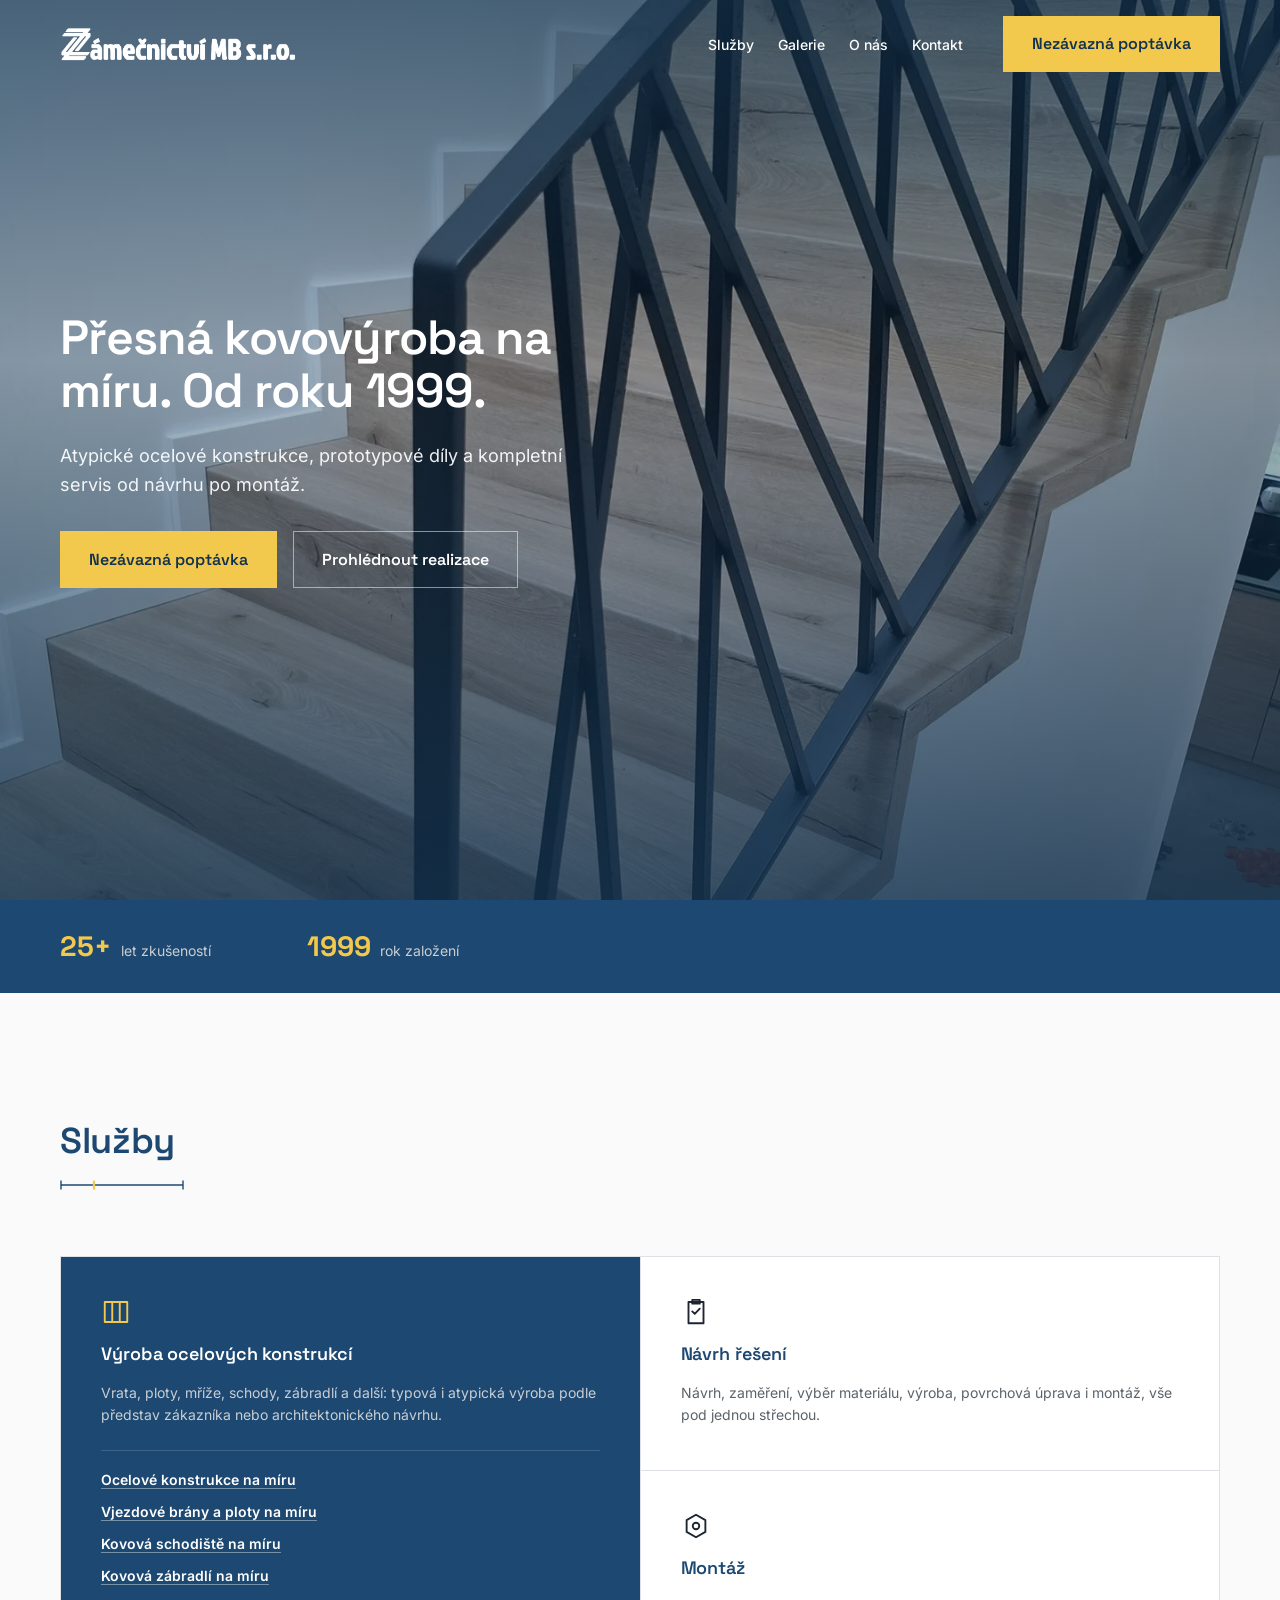
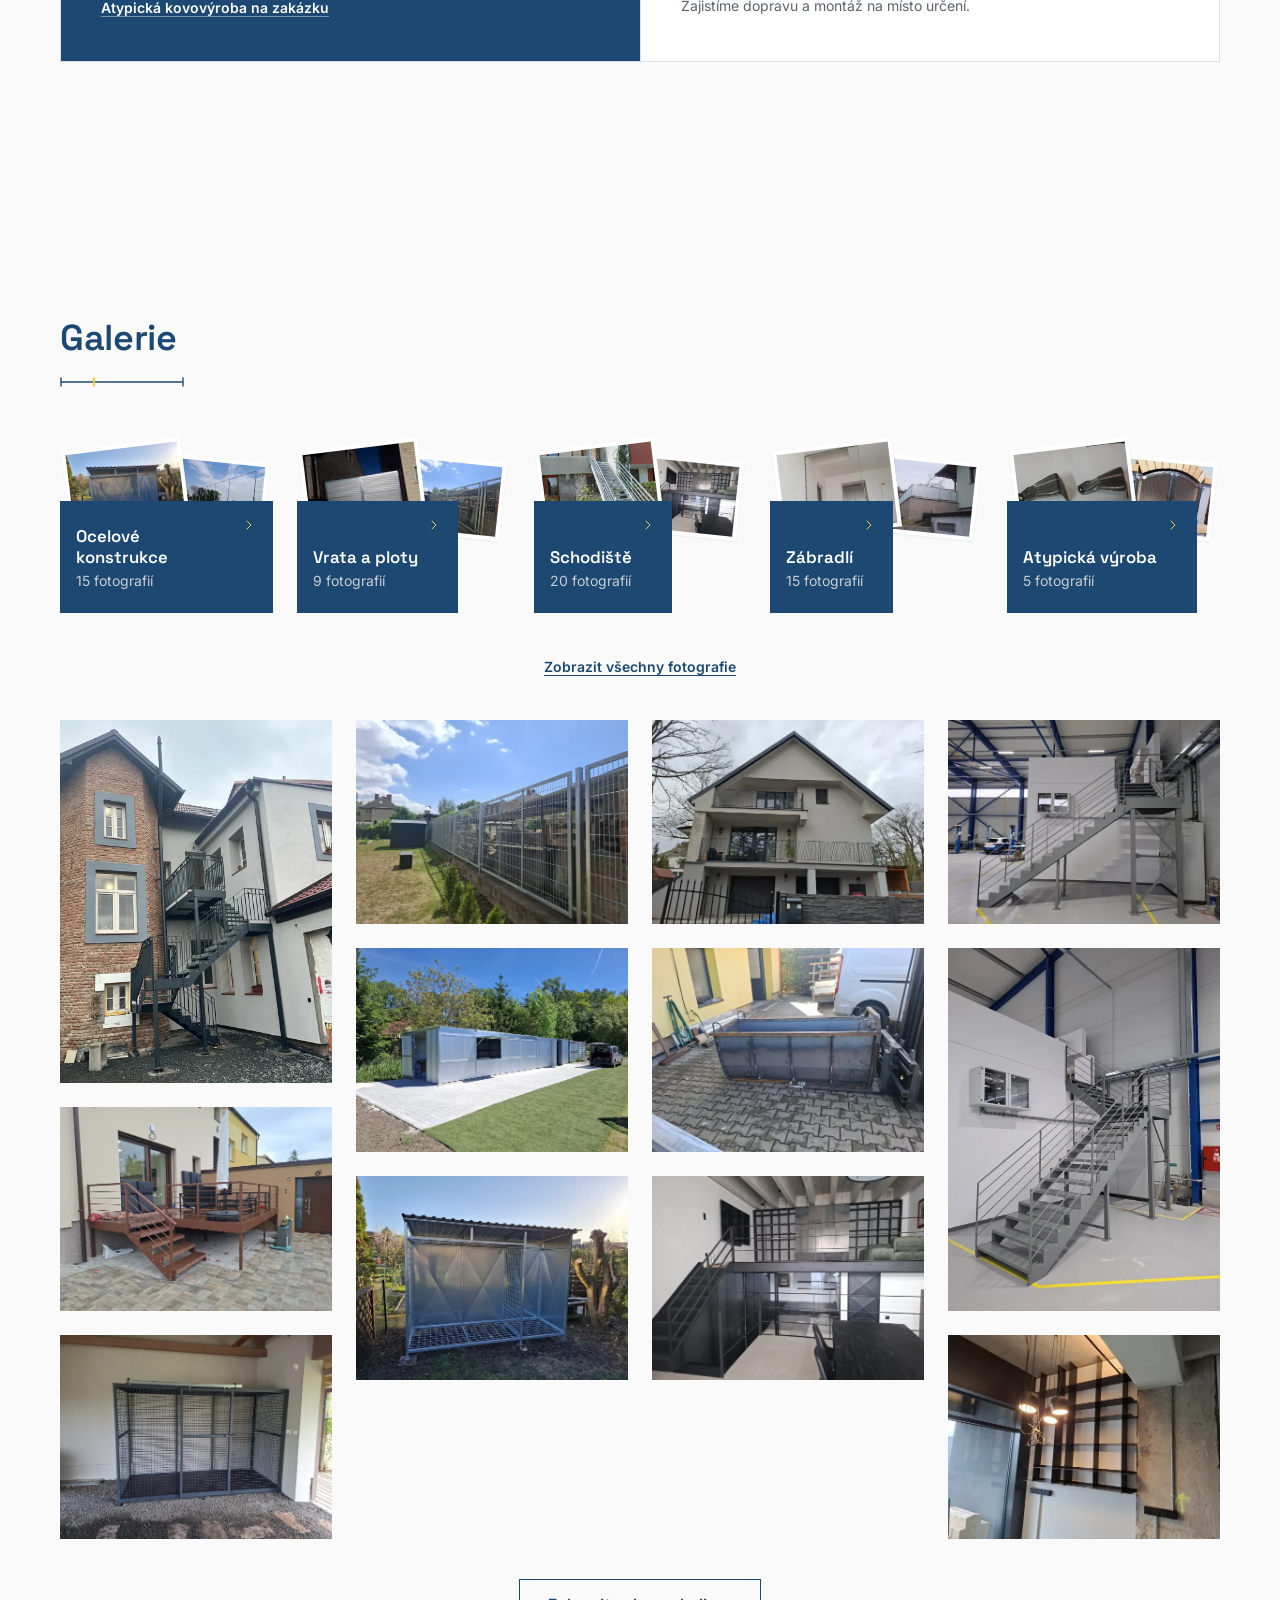
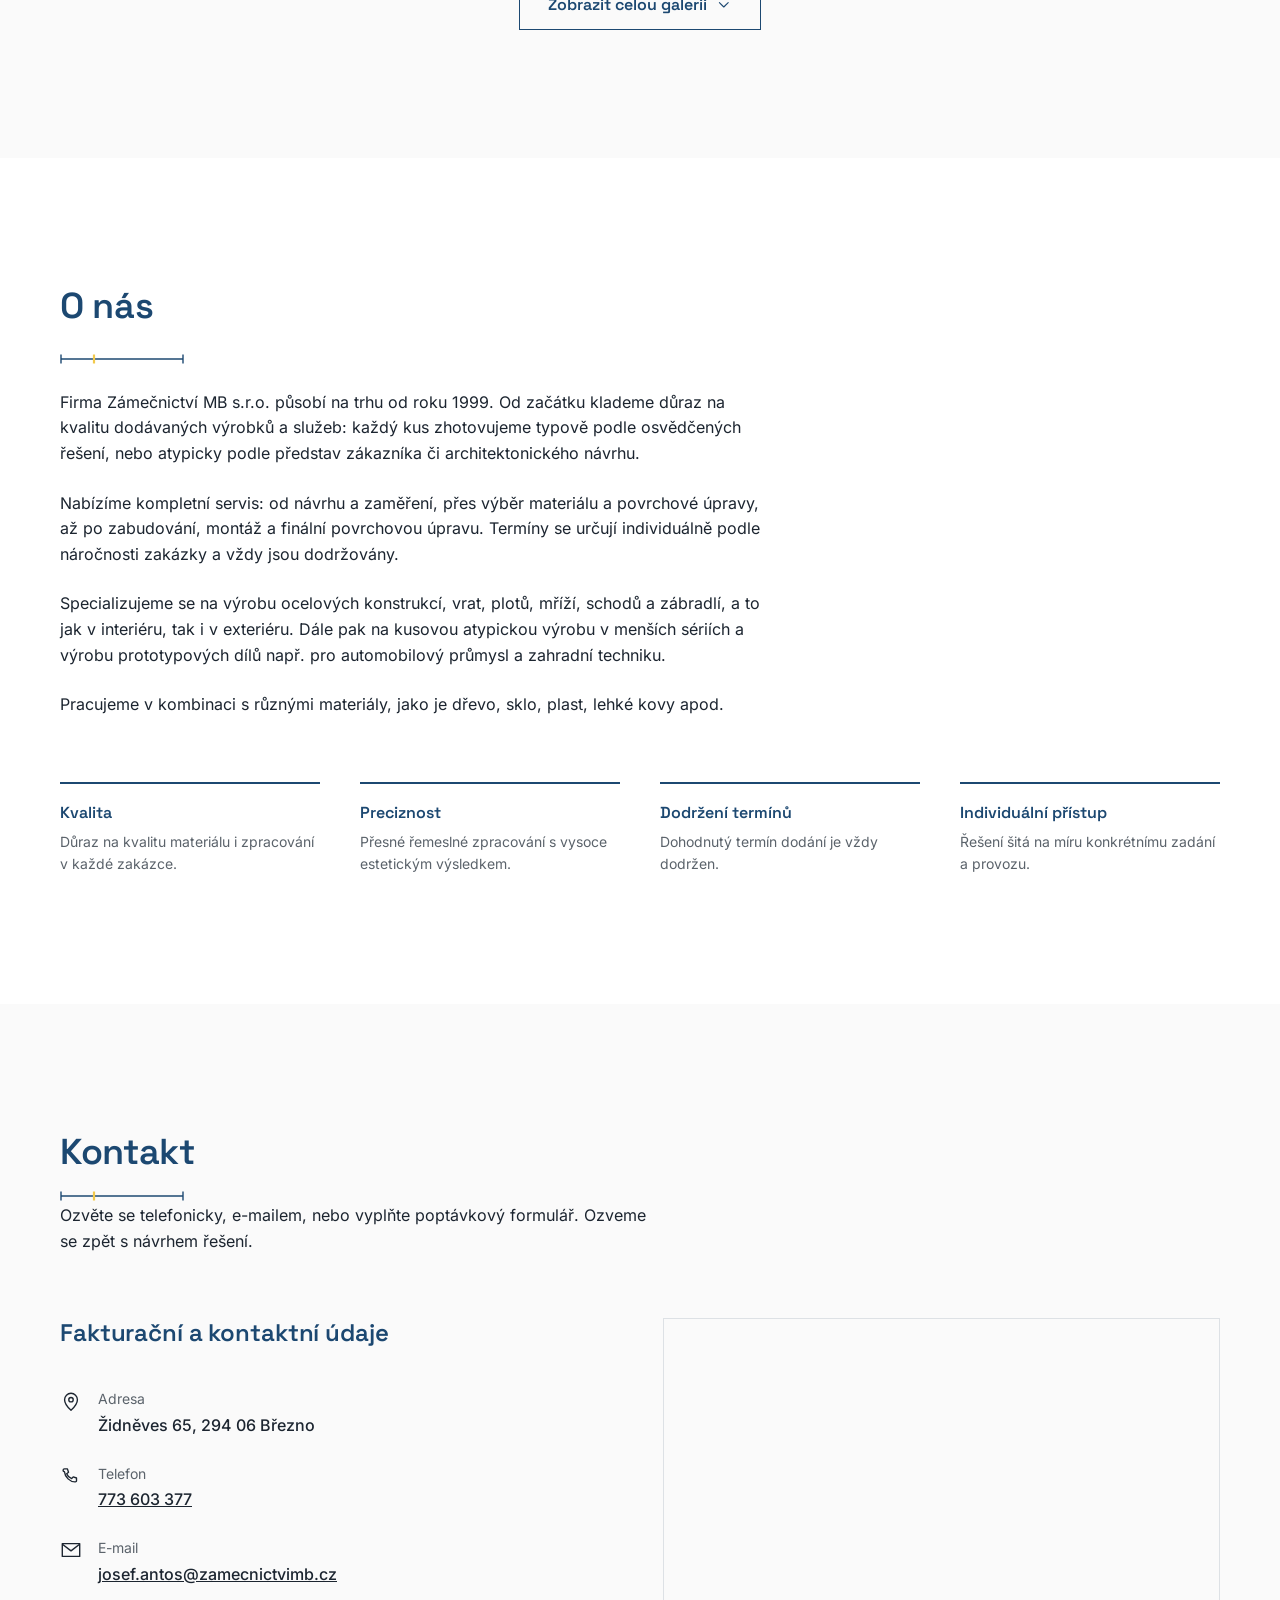
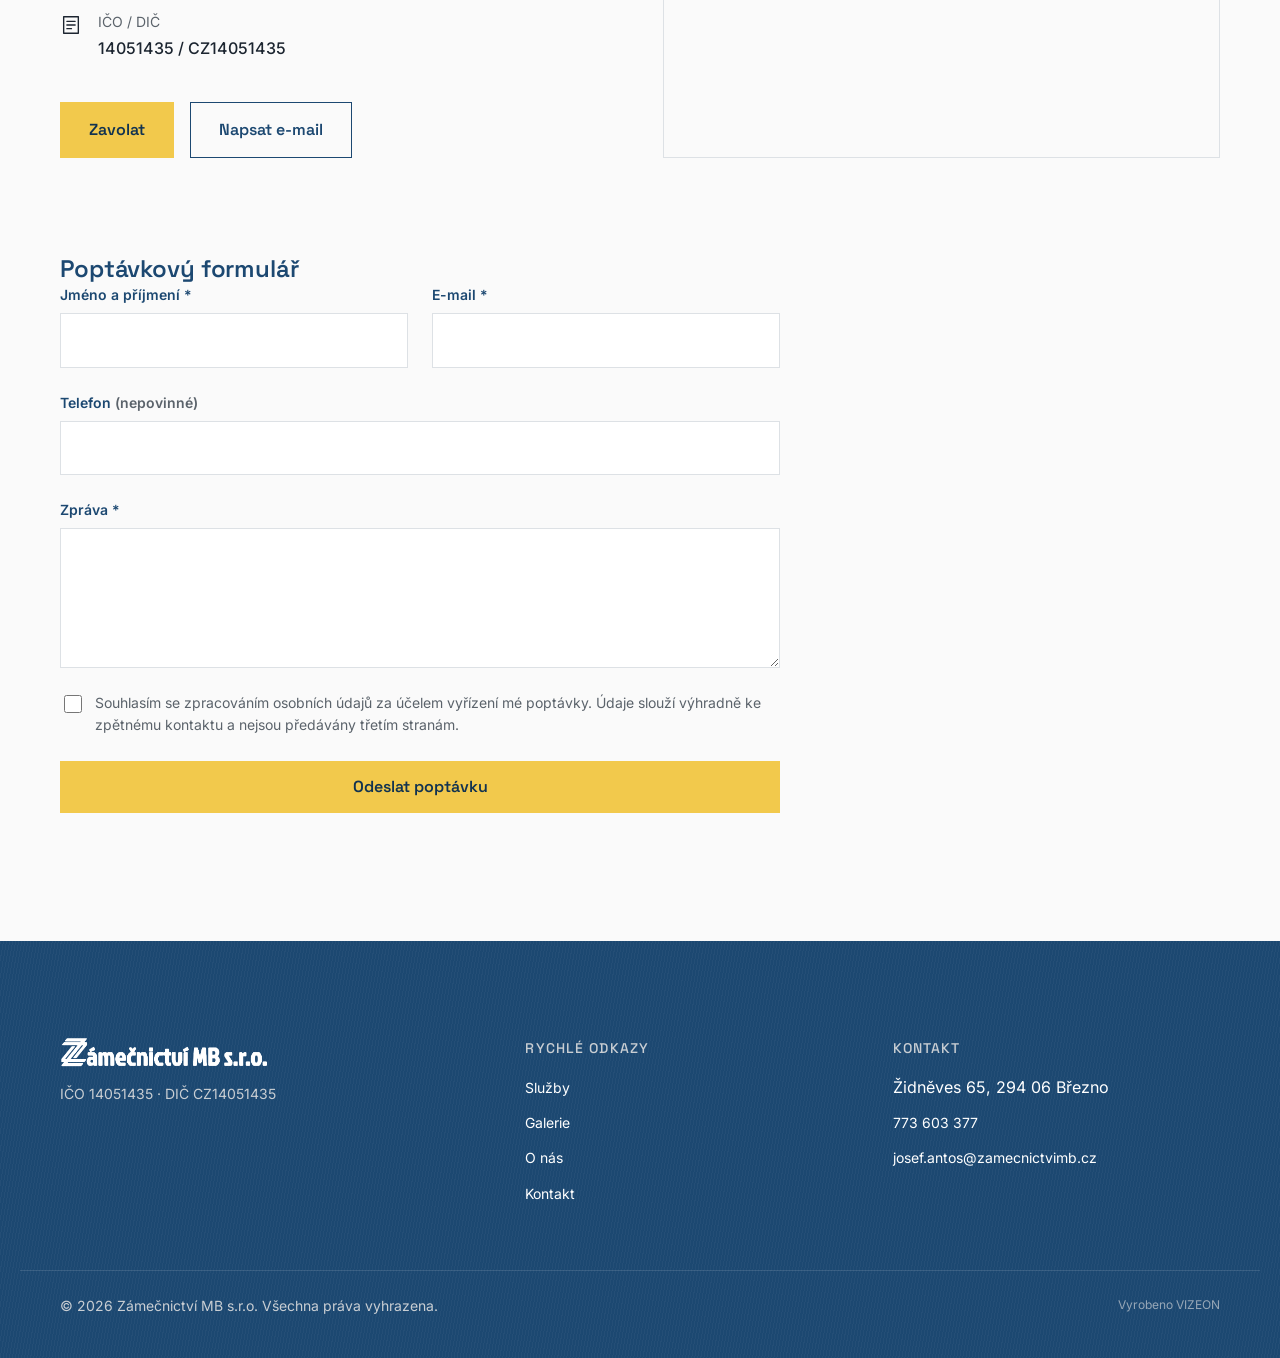
==== commit f1613729: "Odstranit odkazy Více o... ze sekce galerie" ====
--- a/index.html
+++ b/index.html
@@ -309,14 +309,6 @@
         </span>
       </button>
     </div>
-
-    <p class="gallery__spoke-links">
-      <a href="/sluzby/ocelove-konstrukce.html">Více o ocelových konstrukcích</a>
-      <a href="/sluzby/vrata-a-ploty.html">Více o vjezdových branách a plotech</a>
-      <a href="/sluzby/schodiste.html">Více o kovových schodištích</a>
-      <a href="/sluzby/zabradli.html">Více o kovových zábradlích</a>
-      <a href="/sluzby/atypicka-vyroba.html">Více o atypické výrobě</a>
-    </p>
 
     <div class="gallery__areas-reset">
       <button type="button" class="gallery__reset gallery__filter-trigger is-active" data-filter="vse">Zobrazit všechny fotografie</button>
--- a/css/sections.css
+++ b/css/sections.css
@@ -389,27 +389,6 @@
 .gallery__area:hover .gallery__area-arrow,
 .gallery__area:focus-visible .gallery__area-arrow {
   transform: rotate(-90deg) translateX(3px);
-}
-
-.gallery__spoke-links {
-  display: flex;
-  flex-wrap: wrap;
-  justify-content: center;
-  gap: 0.4rem var(--space-md);
-  margin-top: var(--space-lg);
-  font-size: var(--text-small);
-}
-
-.gallery__spoke-links a {
-  color: var(--color-grey-dark);
-  text-decoration: underline;
-  text-underline-offset: 3px;
-  transition: color var(--duration-fast) var(--ease-standard);
-}
-
-.gallery__spoke-links a:hover,
-.gallery__spoke-links a:focus-visible {
-  color: var(--color-navy);
 }
 
 .gallery__areas-reset {
